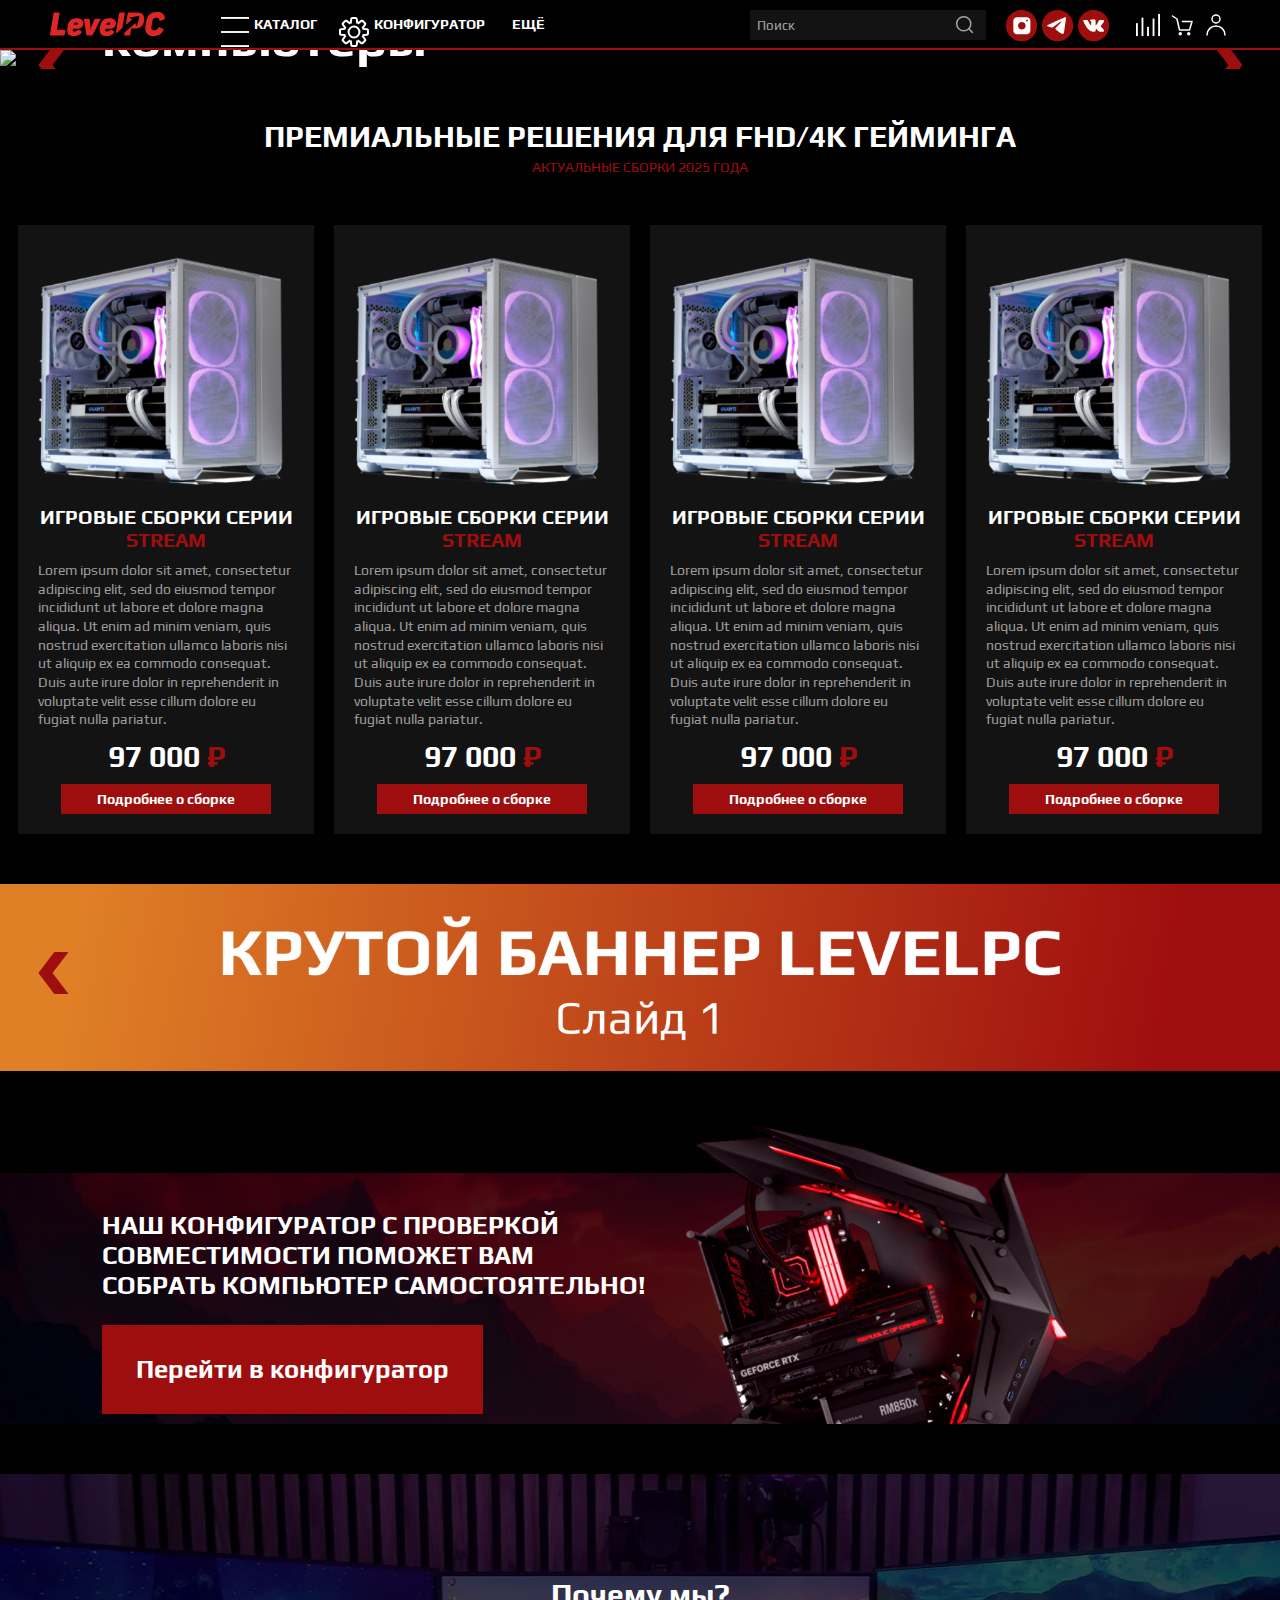
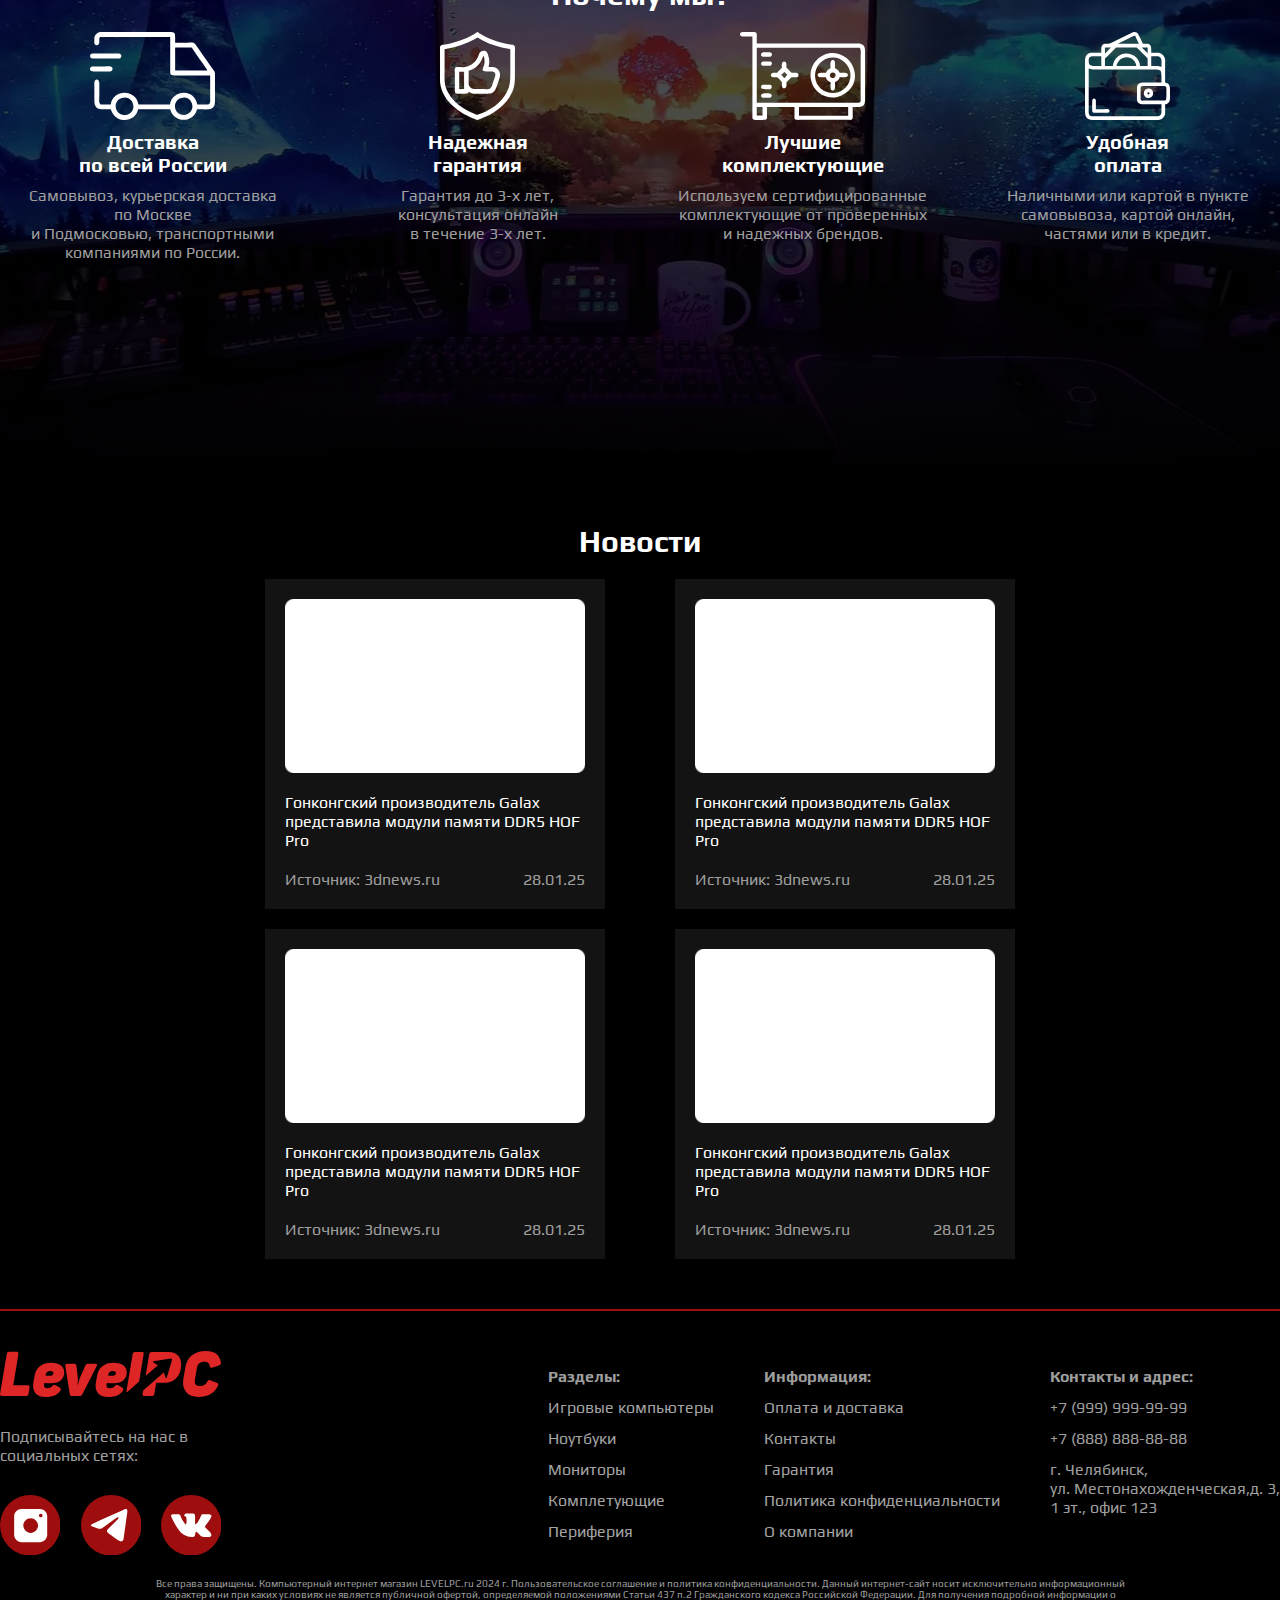
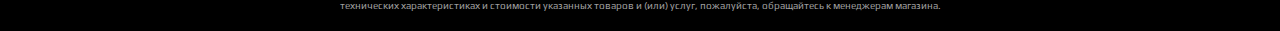
==== index.html @ 7a98ab6e "Initial commit" ====
<!DOCTYPE html>
<html lang="en">
<head>
    <meta charset="UTF-8">
    <title>Главная | LevelPC</title>
    <!-- <link rel="icon" href="/assets/icons/favicon.svg" type="image/x-icon"> -->
    <link rel="preconnect" href="https://fonts.googleapis.com">
    <link rel="preconnect" href="https://fonts.gstatic.com" crossorigin>
    <link href="https://fonts.googleapis.com/css2?family=Play:wght@400;700&display=swap" rel="stylesheet">
    <link rel="stylesheet" href="styles.css">
    <script src="https://code.jquery.com/jquery-3.7.1.js"></script>
</head>
<body>
    <header class="header-wrapper">
        <div class="header-body">
            <div class="header-left-part">
                <img class="header-logo" src="/assets/icons/main-logo.svg"></img>
                <button class="burger-menu-button">
                    <img src="assets/icons/catalogue-header-icon.svg" alt="">
                    <p class="header-nav-button-label">МЕНЮ</p>
                </button>
                
                <div class="burger-menu-overlay"></div> 
                
                <div class="burger-menu-wrapper">
                    <div class="burger-menu-container">
                        <img class="header-logo" src="/assets/icons/main-logo.svg"></img>
                        <button class="header-nav-button header-catalogue-button burger-catalogue-button">
                            <img src="assets/icons/catalogue-header-icon.svg" alt="" class="header-button-icon">
                            <p class="header-nav-button-label">КАТАЛОГ</p>
                        </button>
                        <button class="header-nav-button header-configurator-button">
                            <img src="assets/icons/configurator-icon.svg" alt="" class="header-button-icon">
                            <p class="header-nav-button-label">КОНФИГУРАТОР</p>
                        </button>
                        <button class="header-nav-button header-about-button">
                            <img src="assets/icons/about-icon.svg" alt="" class="header-button-icon">
                            <p class="header-nav-button-label">О КОМПАНИИ</p>
                        </button>
                        <button class="header-nav-button header-contacts-button">
                            <img src="assets/icons/contacts-icon.svg" alt="" class="header-button-icon">
                            <p class="header-nav-button-label">КОНТАКТЫ</p>
                        </button>
                        <button class="header-nav-button header-guarantee-button">
                            <img src="assets/icons/guarantee-icon.svg" alt="" class="header-button-icon">
                            <p class="header-nav-button-label">ГАРАНТИЯ</p>
                        </button>
                    </div>
                </div>
                
                <nav class="header-nav-wrapper">
                    <button class="header-nav-button header-catalogue-button main-catalogue-button">
                        <img src="assets/icons/catalogue-header-icon.svg" alt="" class="header-button-icon">
                        <p class="header-nav-button-label">КАТАЛОГ</p>
                    </button>
                    <button class="header-nav-button header-configurator-button">
                        <img src="assets/icons/configurator-icon.svg" alt="" class="header-button-icon">
                        <p class="header-nav-button-label">КОНФИГУРАТОР</p>
                    </button>
                    <!-- <button class="header-nav-button header-pcparts-button">
                        <img src="assets/icons/pc-parts-icon.svg" alt="" class="header-button-icon">
                        <p class="header-nav-button-label">КОМПЛЕКТУЮЩИЕ</p>
                    </button> -->
                    <button class="header-nav-button header-about-button first-about-button">
                        <img src="assets/icons/about-icon.svg" alt="" class="header-button-icon">
                        <p class="header-nav-button-label">О КОМПАНИИ</p>
                    </button>
                    <button class="header-nav-button header-contacts-button first-contacts-button">
                        <img src="assets/icons/contacts-icon.svg" alt="" class="header-button-icon">
                        <p class="header-nav-button-label">КОНТАКТЫ</p>
                    </button>
                    <button class="header-nav-button header-guarantee-button first-guarantee-button">
                        <img src="assets/icons/guarantee-icon.svg" alt="" class="header-button-icon">
                        <p class="header-nav-button-label">ГАРАНТИЯ</p>
                    </button>
                    <button class="header-nav-button header-more-button">
                        <p class="header-nav-button-label">ЕЩЁ</p>
                    </button>
                        <div class="header-more-menu">
                            <button class="header-nav-button header-about-button more-menu-button">
                                <img src="assets/icons/about-icon.svg" alt="" class="header-button-icon">
                                <p class="header-nav-button-label">О КОМПАНИИ</p>
                            </button>
                            <button class="header-nav-button header-contacts-button more-menu-button">
                                <img src="assets/icons/contacts-icon.svg" alt="" class="header-button-icon">
                                <p class="header-nav-button-label">КОНТАКТЫ</p>
                            </button>
                            <button class="header-nav-button header-guarantee-button more-menu-button">
                                <img src="assets/icons/guarantee-icon.svg" alt="" class="header-button-icon">
                                <p class="header-nav-button-label">ГАРАНТИЯ</p>
                            </button>
                        </div>
                    
                </nav>
            </div>
            <div class="header-right-part">
                <input type="search" class="header-search" placeholder="Поиск">
                <div class="header-connect-buttons">
                    <button class="header-connect-button">
                        <svg class="header-connect-icon" width="31" height="31" viewBox="0 0 31 31" fill="none" xmlns="http://www.w3.org/2000/svg">
                            <ellipse cx="15.64" cy="15.64" rx="15.64" ry="15.64" fill="#9F0E0E"/>
                            <path d="M11.11 7.29H20.6C22.69 7.29 24.39 8.98 24.39 11.08V20.56C24.39 22.65 22.69 24.35 20.6 24.35H11.11C9.02 24.35 7.32 22.65 7.32 20.56V11.08C7.32 8.98 9.02 7.29 11.11 7.29ZM22 10.6C22 11.13 21.58 11.55 21.05 11.55C20.53 11.55 20.11 11.13 20.11 10.6C20.11 10.08 20.53 9.66 21.05 9.66C21.58 9.66 22 10.08 22 10.6ZM19.65 15.82C19.65 17.91 17.95 19.61 15.85 19.61C13.76 19.61 12.06 17.91 12.06 15.82C12.06 13.72 13.76 12.03 15.85 12.03C17.95 12.03 19.65 13.72 19.65 15.82Z" fill="white" fill-rule="evenodd"/>
                          </svg>
                    </button>
                    <button class="header-connect-button">
                        <svg class="header-connect-icon" width="31" height="31" viewBox="0 0 31 31" fill="none" xmlns="http://www.w3.org/2000/svg">
                          <ellipse cx="15.64" cy="15.64" rx="15.64" ry="15.64" fill="#9F0E0E"/>
                          <path d="M22.38 7.44S24.12 6.72 23.97 8.47C23.93 9.2 23.49 11.72 23.15 14.46L22 22.56S21.9 23.75 21.03 23.95C20.16 24.16 18.86 23.23 18.62 23.02C18.43 22.87 15 20.55 13.8 19.41C13.46 19.1 13.07 18.48 13.84 17.76L18.91 12.6C19.49 11.98 20.07 10.54 17.65 12.29L10.9 17.19S10.13 17.71 8.68 17.25L5.55 16.21S4.39 15.44 6.37 14.67C11.19 12.24 17.12 9.76 22.38 7.44Z" fill="white"/>
                        </svg>
                    </button>
                    <button class="header-connect-button">
                        <svg class="header-connect-icon" width="31" height="31" viewBox="0 0 31 31" fill="none" xmlns="http://www.w3.org/2000/svg">
                            <ellipse cx="15.64" cy="15.64" rx="15.64" ry="15.64" fill="#9F0E0E"/>
                            <path d="M25.16 19.01C24.71 18.47 24.19 17.98 23.69 17.51C23.51 17.34 23.33 17.17 23.15 16.99C22.65 16.5 22.63 16.31 23.03 15.75C23.31 15.36 23.6 14.97 23.89 14.59C24.15 14.25 24.41 13.9 24.67 13.54L24.72 13.47C25.21 12.79 25.72 12.09 25.99 11.24C26.06 11.02 26.13 10.69 25.96 10.42C25.8 10.14 25.47 10.06 25.24 10.02C25.13 10 25.01 10 24.91 10L21.7 10L21.67 10C21.19 10 20.86 10.23 20.67 10.7C20.49 11.15 20.3 11.62 20.07 12.08C19.63 12.99 19.06 14.03 18.24 14.9L18.2 14.94C18.11 15.04 18 15.16 17.92 15.16C17.91 15.16 17.89 15.16 17.88 15.15C17.71 15.09 17.59 14.68 17.6 14.48C17.6 14.48 17.6 14.48 17.6 14.48L17.6 10.77C17.6 10.75 17.59 10.74 17.59 10.73C17.51 10.12 17.33 9.75 16.65 9.62C16.63 9.61 16.61 9.61 16.59 9.61L13.25 9.61C12.71 9.61 12.41 9.83 12.13 10.16C12.05 10.25 11.9 10.43 11.97 10.66C12.05 10.88 12.31 10.93 12.4 10.95C12.81 11.03 13.05 11.28 13.12 11.73C13.23 12.5 13.25 13.33 13.16 14.33C13.14 14.61 13.09 14.83 13.01 15.01C12.99 15.05 12.93 15.19 12.86 15.19C12.84 15.19 12.78 15.18 12.67 15.11C12.41 14.93 12.23 14.68 12 14.37C11.25 13.3 10.62 12.13 10.08 10.79C9.87 10.29 9.5 10.02 9.01 10.01C8.48 10 8 10 7.54 10C7.03 10 6.57 10 6.11 10.01C5.72 10.02 5.45 10.13 5.31 10.36C5.17 10.58 5.18 10.88 5.34 11.23C6.62 14.09 7.79 16.16 9.11 17.96C10.04 19.22 10.97 20.09 12.05 20.71C13.18 21.35 14.44 21.67 15.92 21.67C16.08 21.67 16.26 21.66 16.43 21.66C17.29 21.61 17.6 21.3 17.64 20.47C17.66 20.04 17.71 19.6 17.92 19.21C18.05 18.97 18.18 18.97 18.22 18.97C18.29 18.97 18.39 19.01 18.5 19.08C18.68 19.2 18.84 19.36 18.97 19.5C19.1 19.64 19.22 19.78 19.34 19.91C19.6 20.21 19.88 20.51 20.16 20.8C20.78 21.44 21.47 21.72 22.26 21.66L25.2 21.66C25.21 21.66 25.21 21.66 25.22 21.65C25.51 21.64 25.77 21.47 25.92 21.21C26.1 20.88 26.1 20.46 25.91 20.09C25.69 19.67 25.41 19.31 25.16 19.01Z" fill="white"/>
                          </svg>
                    </button>
                </div>
                <div class="header-functional-buttons">
                    <img src="assets/icons/compare-icon.svg" alt="" class="header-funcbutton-icon">
                    <img src="assets/icons/cart-icon.svg" alt="" class="header-funcbutton-icon">
                    <img src="assets/icons/user-icon.svg" alt="" class="header-funcbutton-icon">
                </div>
                </div>
            </div>
        </div>
    </header>
    <div class="catalogue-menu">
        <div class="catalogue-menu-left">
            <ul>
                <li data-category="computers">Компьютеры
                    <img src="assets/icons/catalogue-arrow-icon.svg" alt="">
                </li>
                <li data-category="components">Комплектующие
                    <img src="assets/icons/catalogue-arrow-icon.svg" alt="">
                </li>
                <li data-category="laptops">Ноутбуки
                    <img src="assets/icons/catalogue-arrow-icon.svg" alt="">
                </li>
                <li data-category="monitors">Мониторы
                    <img src="assets/icons/catalogue-arrow-icon.svg" alt="">
                </li>
                <li data-category="peripherals">Периферия
                    <img src="assets/icons/catalogue-arrow-icon.svg" alt="">
                </li>
            </ul>
        </div>
        <div class="catalogue-divider"></div>
        <div class="catalogue-menu-right">
            <div class="category-content active" id="computers">
                <p class="catalogue-category-title">Игровые компьютеры</p>
                <div class="category-list">
                    <ul class="computers-list-titles">
                        <li class="computers-list-title"><a href="">Серии игровых компьютеров</a></li>
                        <li><a href="">Сборки на процессорах Ryzen 5</a></li>
                        <li><a href="">Сборки на процессорах Ryzen 7</a></li>
                        <li><a href="">Сборки на процессорах Ryzen 9</a></li>
                    </ul>
                    <ul class="computers-list-titles">
                        <li><a href="">Сборки на процессорах Intel Core-i3</a></li>
                        <li><a href="">Сборки на процессорах Intel Core-i5</a></li>
                        <li><a href="">Сборки на процессорах Intel Core-i7</a></li>
                        <li><a href="">Сборки на процессорах Intel Core-i9</a></li>
                    </ul>
                </div>
            </div>
            <div class="category-content" id="components">
                <p class="catalogue-category-title">Комплектующие</p>
                <div class="category-list">
                    <ul class="computers-list-titles">
                        <li class="computers-list-title"><a href=""></a>Процессоры</li>
                        <li><a href="">Видеокарты</a></li>
                        <li><a href="">Материнские платы</a></li>
                        <li><a href="">Оперативная память</a></li>
                    </ul>
                    <ul class="computers-list-titles">
                        <li><a href="">Диски SSD</a></li>
                        <li><a href="">Жесткие диски</a></li>
                        <li><a href="">Блоки питания</a></li>
                        <li><a href="">Корпуса</a></li>
                    </ul>
                </div>
            </div>
            <div class="category-content" id="monitors">
                <p class="catalogue-category-title">Мониторы</p>
                <div class="category-list">
                    <ul class="computers-list-titles">
                        <li class="computers-list-title"><a href="">Мониторы диагональю до 22 дюймов</a></li>
                        <li><a href="">Мониторы диагональю до 24 дюймов</a></li>
                        <li><a href="">Мониторы диагональю до 27 дюймов</a></li>
                        <li><a href="">Мониторы диагональю до 32 дюймов</a></li>
                    </ul>
                    <ul class="computers-list-titles">
                        <li><a href="">Мониторы диагональю от 32 дюймов</a></li>
                        <li><a href="">Мониторы с частотой кадров от 75 Гц</a></li>
                        <li><a href="">Мониторы с частотой кадров от 120 Г</a></li>
                        <li><a href="">Мониторы с частотой кадров от 144 Г</a></li>
                    </ul>
                </div>
            </div>
            <div class="category-content" id="laptops">
                <!-- Содержимое для мониторов -->
                <p class="catalogue-category-title">Ноутбуки</p>
                <div class="category-list">
                    <ul class="computers-list-titles">
                        <li class="computers-list-title">Здесь что-то будет...</li>
                        <li>Здесь что-то будет...</li>
                        <li>Здесь что-то будет...</li>
                        <li>Здесь что-то будет...</li>
                    </ul>
                    <ul class="computers-list-titles">
                        <li>Здесь что-то будет...</li>
                        <li>Здесь что-то будет...</li>
                        <li>Здесь что-то будет...</li>
                        <li>Здесь что-то будет...</li>
                    </ul>
                </div>
            </div>
            <div class="category-content" id="peripherals">
                <!-- Содержимое для периферии -->
                <p class="catalogue-category-title">Периферия</p>
                <div class="category-list">
                    <ul class="computers-list-titles">
                        <li class="computers-list-title"><a href="">Клавиатуры</a></li>
                        <li><a href="">Мыши</a></li>
                        <li><a href="">Наушники</a></li>
                        <li><a href="">Web-камеры</a></li>
                    </ul>
                    <ul class="computers-list-titles">
                        <li><a href="">Коврики</a></li>
                        <!-- <li> </li>
                        <li> </li>
                        <li> </li> -->
                    </ul>
                </div>
            </div>
        </div>
    </div>
    <section class="slider-wrapper"  id="slide1">
        <div class="slider-content">
            <!-- Слайды с изображениями и текстом -->
            <div class="slider-images" >
                <div class="slide active">
                    <img src="assets/images/banners/mainpage_slider-1.png" alt="Slide 1">
                    <div class="slider-title">
                        <h1>Настольные компьютеры</h1>
                        <p>Мощные игровые компьютеры на процессорах последнего поколения от Intel и AMD с видеокартами серии GTX и RTX. Превосходная производительность для любых игр.</p>
                    </div>
                </div>
                <div class="slide">
                    <img src="assets/images/banners/mainpage_slider-2.png" alt="Slide 2">
                    <div class="slider-title">
                        <h1>Ноутбуки</h1>
                        <p>Современные ноутбуки для работы и игр с процессорами Ryzen 5 и Intel Core-i5. Легкость и мобильность в сочетании с мощностью.</p>
                    </div>
                </div>
                <div class="slide">
                    <img src="assets/images/banners/mainpage_slider-3.png" alt="Slide 3">
                    <div class="slider-title">
                        <h1>Мониторы</h1>
                        <p>Игровые мониторы с высокой частотой обновления и минимальным временем отклика. Идеально для профессиональных геймеров.</p>
                    </div>
                </div>
            </div>
        </div>
    
        <!-- Кнопки навигации -->
        <button class="slider-nav prev"><img src="assets/icons/slider-left.svg" alt=""></button>
        <button class="slider-nav next"><img src="assets/icons/slider-right.svg" alt=""></button>
    
        <!-- Индикаторы -->
        <div class="slider-indicators">
            <span class="indicator active"></span>
            <span class="indicator"></span>
            <span class="indicator"></span>
        </div>
    </section>
    <section class="computer-series-title-wrapper">
        <div class="series-title-wrapper">
            <p>ПРЕМИАЛЬНЫЕ РЕШЕНИЯ ДЛЯ FHD/4K ГЕЙМИНГА</p>
            <p class="series-title-caption">АКТУАЛЬНЫЕ СБОРКИ 2025 ГОДА</p>
        </div>
    </section>
    <section class="computer-series-wrapper">
        <div class="series-part">
            <img src="assets/Images/goods/pc-1.png" alt="" class="series-part-image">
            <div class="series-part-title">
                <p>ИГРОВЫЕ СБОРКИ СЕРИИ <span style="color:#9f0e0e;">STREAM</span></p>
            </div>
            <div class="series-part-caption">
                Lorem ipsum dolor sit amet, consectetur adipiscing elit, 
                sed do eiusmod tempor incididunt ut labore et dolore magna aliqua. 
                Ut enim ad minim veniam, quis nostrud exercitation ullamco laboris 
                nisi ut aliquip ex ea commodo consequat. Duis aute irure dolor in 
                reprehenderit in voluptate velit esse cillum dolore eu fugiat nulla 
                pariatur. 
            </div>
            <p class="series-part-price">97 000<span style="color:#9f0e0e;"> ₽</span></p>
            <div class="button-container">
                <button class="computer-series-part-button">
                    Подробнее о сборке
                </button>
            </div>
        </div>
        <div class="series-part">
            <img src="assets/Images/goods/pc-1.png" alt="" class="series-part-image">
            <div class="series-part-title">
                <p>ИГРОВЫЕ СБОРКИ СЕРИИ <span style="color:#9f0e0e;">STREAM</span></p>
            </div>
            <div class="series-part-caption">
                Lorem ipsum dolor sit amet, consectetur adipiscing elit, 
                sed do eiusmod tempor incididunt ut labore et dolore magna aliqua. 
                Ut enim ad minim veniam, quis nostrud exercitation ullamco laboris 
                nisi ut aliquip ex ea commodo consequat. Duis aute irure dolor in 
                reprehenderit in voluptate velit esse cillum dolore eu fugiat nulla 
                pariatur. 
            </div>
            <p class="series-part-price">97 000<span style="color:#9f0e0e;"> ₽</span></p>
            <div class="button-container">
                <button class="computer-series-part-button">
                    Подробнее о сборке
                </button>
            </div>
        </div>
        <div class="series-part">
            <img src="assets/Images/goods/pc-1.png" alt="" class="series-part-image">
            <div class="series-part-title">
                <p>ИГРОВЫЕ СБОРКИ СЕРИИ <span style="color:#9f0e0e;">STREAM</span></p>
            </div>
            <div class="series-part-caption">
                Lorem ipsum dolor sit amet, consectetur adipiscing elit, 
                sed do eiusmod tempor incididunt ut labore et dolore magna aliqua. 
                Ut enim ad minim veniam, quis nostrud exercitation ullamco laboris 
                nisi ut aliquip ex ea commodo consequat. Duis aute irure dolor in 
                reprehenderit in voluptate velit esse cillum dolore eu fugiat nulla 
                pariatur. 
            </div>
            <p class="series-part-price">97 000<span style="color:#9f0e0e;"> ₽</span></p>
            <div class="button-container">
                <button class="computer-series-part-button">
                    Подробнее о сборке
                </button>
            </div>
        </div>
        <div class="series-part">
            <img src="assets/Images/goods/pc-1.png" alt="" class="series-part-image">
            <div class="series-part-title">
                <p>ИГРОВЫЕ СБОРКИ СЕРИИ <span style="color:#9f0e0e;">STREAM</span></p>
            </div>
            <div class="series-part-caption">
                Lorem ipsum dolor sit amet, consectetur adipiscing elit, 
                sed do eiusmod tempor incididunt ut labore et dolore magna aliqua. 
                Ut enim ad minim veniam, quis nostrud exercitation ullamco laboris 
                nisi ut aliquip ex ea commodo consequat. Duis aute irure dolor in 
                reprehenderit in voluptate velit esse cillum dolore eu fugiat nulla 
                pariatur. 
            </div>
            <p class="series-part-price">97 000<span style="color:#9f0e0e;"> ₽</span></p>
            <div class="button-container">
                <button class="computer-series-part-button">
                    Подробнее о сборке
                </button>
            </div>
        </div>
    </section>
    <section class="second-slider-wrapper">
        <div class="slider-content">
            <div class="slider-images">
                <div class="slide active">
                    <img src="assets/Images/banners/secon-slider-1.png" alt="Slide 1">
                </div>
                <div class="slide">
                    <img src="assets/Images/banners/secon-slider-2.png" alt="Slide 2">
                </div>
                <div class="slide">
                    <img src="assets/Images/banners/secon-slider-3.png" alt="Slide 3">
                </div>
            </div>
        </div>
        <button class="slider-nav prev"><img src="assets/icons/slider-left.svg" alt=""></button>
        <button class="slider-nav next"><img src="assets/icons/slider-right.svg" alt=""></button>

    </section>
    <section class="configurator-banner-wrapper">
        <img src="assets/Images/banners/configurator-banner-back.png" alt="" class="configurator-banner-back">
        <div class="configurator-banner-container">
            <div class="configurator-banner-left-part">
                <h1 class="configurator-banner-title">
                    НАШ КОНФИГУРАТОР С ПРОВЕРКОЙ <br>СОВМЕСТИМОСТИ ПОМОЖЕТ ВАМ <br>СОБРАТЬ КОМПЬЮТЕР САМОСТОЯТЕЛЬНО!
                </h1>
                <button class="configurator-banner-button">
                    Перейти в конфигуратор
                </button>
            </div>
            <img src="assets/Images/banners/configurator-banner-pc.png" alt="" class="configurator-banner-pc">
        </div>
    </section>
    <section class="advantages-banner-wrapper">
        <!-- <img src="assets/Images/banners/why-we-banner.png" alt="" class="advantages-banner-image"> -->
        <div class="advantages-container">
            <h2 class="advantages-title">Почему мы?</h2>
            <div class="advantages-flex">
                <div class="advantage-item">
                    <img src="assets/icons/advantage-shipping-icon.svg" alt="" class="advantage-image">
                    <p class="advantage-title">Доставка<br>по всей России</p>
                    <p class="advantage-caption">Самовывоз, курьерская доставка по Москве<br>
                        и Подмосковью, транспортными компаниями по России.</p>
                </div>
                <div class="advantage-item">
                    <img src="assets/icons/advantage-guarantee-icon.svg" alt="" class="advantage-image">
                    <p class="advantage-title">Надежная<br>гарантия</p>
                    <p class="advantage-caption">Гарантия до 3-х лет, консультация онлайн <br>в течение 3-х лет.</p>
                </div>
                <div class="advantage-item">
                    <img src="assets/icons/advantage-parts-icon.svg" alt="" class="advantage-image">
                    <p class="advantage-title">Лучшие<br>комплектующие</p>
                    <p class="advantage-caption">Используем сертифицированные комплектующие от проверенных и надежных брендов.</p>
                </div>
                <div class="advantage-item">
                    <img src="assets/icons/advantage-money-icon.svg" alt="" class="advantage-image">
                    <p class="advantage-title">Удобная<br>оплата</p>
                    <p class="advantage-caption">Наличными или картой в пункте самовывоза, картой онлайн, частями или в кредит.</p>
                </div>
            </div>
        </div>
    </section>
    <section class="news-wrapper">
        <h2 class="news-title">Новости</h2>
        <div class="news-container">
            <div class="news-item">
                <img src="assets/Images/news-preview.png" alt="" class="news-image">
                <p class="news-caption">Гонконгский производитель Galax представила модули памяти DDR5 HOF Pro</p>
                <div class="news-info">
                    <p class="news-source">Источник: 3dnews.ru</p>
                    <p class="news-date">28.01.25</p>
                </div>
            </div>
            <div class="news-item">
                <img src="assets/Images/news-preview.png" alt="" class="news-image">
                <p class="news-caption">Гонконгский производитель Galax представила модули памяти DDR5 HOF Pro</p>
                <div class="news-info">
                    <p class="news-source">Источник: 3dnews.ru</p>
                    <p class="news-date">28.01.25</p>
                </div>
            </div>
            <div class="news-item">
                <img src="assets/Images/news-preview.png" alt="" class="news-image">
                <p class="news-caption">Гонконгский производитель Galax представила модули памяти DDR5 HOF Pro</p>
                <div class="news-info">
                    <p class="news-source">Источник: 3dnews.ru</p>
                    <p class="news-date">28.01.25</p>
                </div>
            </div>
            <div class="news-item">
                <img src="assets/Images/news-preview.png" alt="" class="news-image">
                <p class="news-caption">Гонконгский производитель Galax представила модули памяти DDR5 HOF Pro</p>
                <div class="news-info">
                    <p class="news-source">Источник: 3dnews.ru</p>
                    <p class="news-date">28.01.25</p>
                </div>
            </div>
        </div>
    </section>
    <footer class="footer-wrapper">
        <div class="footer-content">
            <div class="footer-left-part">
                <img src="assets/icons/main-logo.svg" alt="" class="footer-logo">
                <p class="subscribe">Подписывайтесь на нас в социальных сетях:</p>
                <div class="footer-icons">
                    <button class="header-connect-button footer-button">
                        <svg class="header-connect-icon" width="31" height="31" viewBox="0 0 31 31" fill="none" xmlns="http://www.w3.org/2000/svg">
                            <ellipse cx="15.64" cy="15.64" rx="15.64" ry="15.64" fill="#9F0E0E"/>
                            <path d="M11.11 7.29H20.6C22.69 7.29 24.39 8.98 24.39 11.08V20.56C24.39 22.65 22.69 24.35 20.6 24.35H11.11C9.02 24.35 7.32 22.65 7.32 20.56V11.08C7.32 8.98 9.02 7.29 11.11 7.29ZM22 10.6C22 11.13 21.58 11.55 21.05 11.55C20.53 11.55 20.11 11.13 20.11 10.6C20.11 10.08 20.53 9.66 21.05 9.66C21.58 9.66 22 10.08 22 10.6ZM19.65 15.82C19.65 17.91 17.95 19.61 15.85 19.61C13.76 19.61 12.06 17.91 12.06 15.82C12.06 13.72 13.76 12.03 15.85 12.03C17.95 12.03 19.65 13.72 19.65 15.82Z" fill="white" fill-rule="evenodd"/>
                          </svg>
                    </button>
                    <button class="header-connect-button footer-button">
                        <svg class="header-connect-icon" width="31" height="31" viewBox="0 0 31 31" fill="none" xmlns="http://www.w3.org/2000/svg">
                          <ellipse cx="15.64" cy="15.64" rx="15.64" ry="15.64" fill="#9F0E0E"/>
                          <path d="M22.38 7.44S24.12 6.72 23.97 8.47C23.93 9.2 23.49 11.72 23.15 14.46L22 22.56S21.9 23.75 21.03 23.95C20.16 24.16 18.86 23.23 18.62 23.02C18.43 22.87 15 20.55 13.8 19.41C13.46 19.1 13.07 18.48 13.84 17.76L18.91 12.6C19.49 11.98 20.07 10.54 17.65 12.29L10.9 17.19S10.13 17.71 8.68 17.25L5.55 16.21S4.39 15.44 6.37 14.67C11.19 12.24 17.12 9.76 22.38 7.44Z" fill="white"/>
                        </svg>
                    </button>
                    <button class="header-connect-button footer-button">
                        <svg class="header-connect-icon" width="31" height="31" viewBox="0 0 31 31" fill="none" xmlns="http://www.w3.org/2000/svg">
                            <ellipse cx="15.64" cy="15.64" rx="15.64" ry="15.64" fill="#9F0E0E"/>
                            <path d="M25.16 19.01C24.71 18.47 24.19 17.98 23.69 17.51C23.51 17.34 23.33 17.17 23.15 16.99C22.65 16.5 22.63 16.31 23.03 15.75C23.31 15.36 23.6 14.97 23.89 14.59C24.15 14.25 24.41 13.9 24.67 13.54L24.72 13.47C25.21 12.79 25.72 12.09 25.99 11.24C26.06 11.02 26.13 10.69 25.96 10.42C25.8 10.14 25.47 10.06 25.24 10.02C25.13 10 25.01 10 24.91 10L21.7 10L21.67 10C21.19 10 20.86 10.23 20.67 10.7C20.49 11.15 20.3 11.62 20.07 12.08C19.63 12.99 19.06 14.03 18.24 14.9L18.2 14.94C18.11 15.04 18 15.16 17.92 15.16C17.91 15.16 17.89 15.16 17.88 15.15C17.71 15.09 17.59 14.68 17.6 14.48C17.6 14.48 17.6 14.48 17.6 14.48L17.6 10.77C17.6 10.75 17.59 10.74 17.59 10.73C17.51 10.12 17.33 9.75 16.65 9.62C16.63 9.61 16.61 9.61 16.59 9.61L13.25 9.61C12.71 9.61 12.41 9.83 12.13 10.16C12.05 10.25 11.9 10.43 11.97 10.66C12.05 10.88 12.31 10.93 12.4 10.95C12.81 11.03 13.05 11.28 13.12 11.73C13.23 12.5 13.25 13.33 13.16 14.33C13.14 14.61 13.09 14.83 13.01 15.01C12.99 15.05 12.93 15.19 12.86 15.19C12.84 15.19 12.78 15.18 12.67 15.11C12.41 14.93 12.23 14.68 12 14.37C11.25 13.3 10.62 12.13 10.08 10.79C9.87 10.29 9.5 10.02 9.01 10.01C8.48 10 8 10 7.54 10C7.03 10 6.57 10 6.11 10.01C5.72 10.02 5.45 10.13 5.31 10.36C5.17 10.58 5.18 10.88 5.34 11.23C6.62 14.09 7.79 16.16 9.11 17.96C10.04 19.22 10.97 20.09 12.05 20.71C13.18 21.35 14.44 21.67 15.92 21.67C16.08 21.67 16.26 21.66 16.43 21.66C17.29 21.61 17.6 21.3 17.64 20.47C17.66 20.04 17.71 19.6 17.92 19.21C18.05 18.97 18.18 18.97 18.22 18.97C18.29 18.97 18.39 19.01 18.5 19.08C18.68 19.2 18.84 19.36 18.97 19.5C19.1 19.64 19.22 19.78 19.34 19.91C19.6 20.21 19.88 20.51 20.16 20.8C20.78 21.44 21.47 21.72 22.26 21.66L25.2 21.66C25.21 21.66 25.21 21.66 25.22 21.65C25.51 21.64 25.77 21.47 25.92 21.21C26.1 20.88 26.1 20.46 25.91 20.09C25.69 19.67 25.41 19.31 25.16 19.01Z" fill="white"/>
                          </svg>
                    </button>
                </div>
            </div>
            <div class="footer-right-part">
                <ul class="footer-info">Разделы:
                    <li class="info-row"><a href="">Игровые компьютеры</a></li>
                    <li class="info-row"><a href="">Ноутбуки</a></li>
                    <li class="info-row"><a href="">Мониторы</a></li>
                    <li class="info-row"><a href="">Комплетующие</a></li>
                    <li class="info-row"><a href="">Периферия</a></li>
                </ul>
                <ul class="footer-info">Информация:
                    <li class="info-row"><a href="">Оплата и доставка</a></li>
                    <li class="info-row"><a href="">Контакты</a></li>
                    <li class="info-row"><a href="">Гарантия</a></li>
                    <li class="info-row"><a href="">Политика конфиденциальности</a></li>
                    <li class="info-row"><a href="">О компании</a></li>
                </ul>
                <ul class="footer-info">Контакты и адрес:
                    <li class="info-row info-3">+7 (999) 999-99-99</li>
                    <li class="info-row info-3">+7 (888) 888-88-88</li>
                    <li class="info-row info-3">г. Челябинск, <br>ул. Местонахожденческая,д. 3, <br>1 эт., офис 123 </li>
                </ul>
            </div>
        </div>
        <p class="footer-warning">Все права защищены. Компьютерный интернет магазин LEVELPC.ru 2024 г. Пользовательское соглашение и политика конфиденциальности. Данный интернет-сайт носит исключительно информационный характер и ни при каких условиях не является публичной офертой, определяемой положениями Статьи 437 п.2 Гражданского кодекса Российской Федерации. Для получения подробной информации о технических характеристиках и стоимости указанных товаров и (или) услуг, пожалуйста, обращайтесь к менеджерам магазина.</p>
    </footer>
    <script src="script.js"></script>
</body>
</html>
---- styles.css ----
@import url('https://fonts.googleapis.com/css2?family=Play:wght@400;700&display=swap');


input[type="search"]::-webkit-search-cancel-button
{
  -webkit-appearance:none;
}

html{
    margin: 0;
    padding: 0;
}
body{
    font-family: 'Play', serif;
    width: 100%;
    margin: 0;
    background-color: #000;
}

h1{
    font-size: 30pt;
}
h2{
    color: #fff;
    font-size: 30px;
    width: auto;
    margin: 0;
    margin-bottom: 20px;
}
p{
    font-family: 'Play', serif;
    margin: 0;
}
li{
    list-style: none;
}
a{
    text-decoration: none;
    color: #a3a3a3;
}
.header-wrapper{
    border-bottom: 2px solid #9f0e0e;
    height: 48px;
    width: 100%;
    position: fixed;
    z-index: 4;
    background-color: #000000;
}
.burger-menu-button{
    display: none;
    color: #fff;
    border: 0;
    background-color: #000;
    border-radius: 0;
    height: 48px;
    padding-top: 17px;
    justify-content: space-evenly;
    width: fit-content;
    cursor: pointer;
}
.burger-menu-button:hover{
    background-color: #9f0e0e;
    transition: 0.3s;
}
.burger-menu-wrapper {
    position: fixed;
    top: 0;
    left: -300px; /* Прячем за левый край */
    width: 250px;
    height: 100vh;
    background-color: #000;
    z-index: 4;
    display: flex;
    flex-direction: column;
    padding-top: 50px;
    padding-bottom: 50px;
    transition: left 0.3s ease-in-out;
}
.burger-menu-container{
    padding-left: 50px;
}
.burger-menu-container button{
    width: 200px;
    justify-content: flex-start;
}
.burger-menu-container .header-logo{
    margin-bottom: 20px;
}
.burger-menu-overlay {
    position: fixed;
    top: 0;
    left: 0;
    width: 100%;
    height: 100%;
    background: rgba(0, 0, 0, 0.5); /* Затемнение */
    backdrop-filter: blur(5px); /* Размытие */
    opacity: 0;
    visibility: hidden;
    transition: opacity 0.3s ease, visibility 0.3s ease;
}
.burger-menu-wrapper.active {
    left: 0;
}

.burger-menu-overlay.active {
    opacity: 1;
    visibility: visible;
}
.header-logo{
    margin-right: 50px;
    cursor: pointer;
}
.header-body{
    max-width: 1600px;
    padding-left: 50px;
    padding-right: 50px;
    margin-left: auto;
    margin-right: auto;
    display: flex;
    justify-content: space-between;
}
.header-left-part{
    max-width: 963px;
    width: 100%;
    display: flex;
    justify-content: flex-start;
}
.header-nav-wrapper {
    display: flex;
    justify-content: space-between;
    gap: 10px;
    height: 48px;
    position: relative;
}
.header-nav-button{
    background-color: #000;
    width: fit-content;
    height: 48px;
    padding-top: 17px;
    border: 0;
    color: #fff;
    display: flex;
    justify-content: space-evenly;
    width: fit-content;
    cursor: pointer;
}
.header-nav-button:hover{
    transition: 0.3s;
    background-color: #9f0e0e;
}
.header-nav-button-label{
    margin-top: 0;
    margin-bottom: 0;
    margin-left: 5px;
    font-size: 14px;
    font-weight: bold;
    line-height: 14px;
    white-space: nowrap;
}
.header-right-part{
    max-width: 480px;
    margin-left: 20px;
    width: 100%;
    height: 30px;
    margin-top: 10px;
    display: flex;
    justify-content: flex-end;
    gap: 20px;
}
.header-search{
    background-color: #131313;
    border: 0;
    font-family: Play;
    max-width: 400px;
    min-width: 150px;
    width: 100%;
    color: #fff;
    background-image: url('assets/icons/search-icon.svg');
    background-position: 95%; 
    background-repeat: no-repeat;
    text-indent: 5px;
    color: #a3a3a3;
}
.header-search::placeholder{
    font-family: Play;
    text-indent: 5px;
    color: #a3a3a3;
}
.header-search:focus{
    outline: 2px solid #9f0e0e;
}
.header-connect-buttons{
    max-width: 110px;
    width: 100%;
    display: flex;
    gap: 5px;
}
.header-connect-button{
    background-color: #000;
    width: fit-content;
    height: fit-content;
    border: 0;
    padding: 0;
}
.header-connect-icon{
    cursor: pointer;
}
.header-connect-icon:hover ellipse{
    transition: 0.3s;
    fill: #E08026;
}
.header-functional-buttons{
    max-width: 94px;
    width: 100%;
    display: flex;
    gap: 10px;
    margin-top: 3px;
}
.header-funcbutton-icon{
    height: 24px;
    width: 24px;
    cursor: pointer;
}
.header-more-button{
    display: none;
    position: relative;
}
.header-more-menu {
    display: none;
    position: fixed;
    flex-direction: column;
    top: 48px;
    background:#131313;
    border: 2px solid #9f0e0e;
    z-index: 5;
    width: fit-content;
}

.header-more-menu button {
    width: 100%;
    padding-left: 10px;
    padding-right: 10px;
    justify-content: flex-start;

}

.header-more-menu button:hover {
    background-color: #9f0e0e;
}
.catalogue-menu {
    position: fixed;
    top: 50px;
    z-index: -1;
    left: 0;
    display: none;
    max-width: 1200px;
    min-width: 900px;
    min-height: 200px;
    font-size: 14px;
    background-color: #131313;
    border-bottom: 2px solid #9f0e0e;
    border-left: 2px solid #9f0e0e;
    border-right: 2px solid #9f0e0e;
    color: #fff;
    z-index: 6;
}
.catalogue-menu.burger-active {
    max-width: fit-content;
    border-top: 2px solid #9f0e0e;
    min-width: auto;
    margin-top: 45px;
    height: auto;
}
.catalogue-menu.burger-active .category-content{
    height: auto;
}
.catalogue-menu.burger-active .category-list{
    flex-direction: column;
    margin-bottom: 10px;
}
.catalogue-menu.burger-active .catalogue-divider{
    height: 22vh;
    margin-bottom: 0;
    margin-top: 10px;

}
.catalogue-menu-left ul {
    list-style: none;
    padding: 0;
    margin-top: 10px;
    margin-bottom: 10px;
}

.catalogue-menu-left ul li {
    padding: 10px;
    cursor: pointer;
}

.catalogue-menu-left ul li:hover {
    background-color: #9f0e0e;
}
.catalogue-menu-left li{
    width: 200px;
    text-indent: 10px;
    display: flex;
    justify-content: space-between;
}
.catalogue-divider{
    width: 1px;
    height: 170px;
    margin-left: 20px;
    margin-top: auto;
    margin-bottom: auto;
    background-color: #a3a3a3;
}
.catalogue-menu-right {
    width: 80%;
    min-height: 180px;
    margin-top: auto;
    margin-bottom: auto;
    padding-left: 20px;
}

.category-content {
    display: none; /* Скрываем все категории по умолчанию */
    height: 180px;
    padding-top: 20px;
}

.category-content.active {
    display: block; /* Показываем активную категорию */
}

/* Показываем меню при наведении на кнопку "КАТАЛОГ" */
.header-catalogue-button:hover + .catalogue-menu,
.catalogue-menu:hover {
    display: flex;
}
.catalogue-category-title{
    margin-top: 0;
    margin-bottom: 20px;
}
.category-list{
    max-width: 800px;
    height: auto;
    color: #a3a3a3;
    display: flex;
    justify-content: flex-start;
}
.computers-list-titles{
    margin: 0;
    padding: 0;
    margin-right: 20px;
}
.category-list li{
    height: fit-content;
    width: 260px;
    margin-bottom: 15px;
    height: 16px;
    cursor: pointer;
}
.category-list li:hover{
    text-decoration: underline;
}

.slider-wrapper {
    padding-top: 50px;
    position: relative;
    max-width: 1920px;
    overflow: hidden;
    margin-left: auto;
    margin-right: auto;
}

.slider-content {
    position: relative;
    max-height: 700px;
}

/* Слайды с изображениями и текстом */
.slider-images {
    max-width: 1920px;
    display: flex;
    transition: transform 0.5s ease-in-out; /* Анимация сдвига */
}

.slide {
    min-width: 100%; /* Каждый слайд занимает 100% ширины */
    height: 100%;
    position: relative; /* Для позиционирования текста внутри слайда */
}

.slide img {
    width: 100%;
    height: 100%;
    object-fit: cover; /* Изображение как фон */
    right: 0;
}

/* Текстовый блок внутри слайда */
.slider-title {
    position: absolute;
    top: 50%;
    left: 8%;
    transform: translateY(-50%);
    width: 30%;
    color: #fff;
    z-index: 2; /* Текст поверх изображения */
}

.slider-title h1 {
    font-size: 4vw;
    margin-bottom: 3vh;
}

.slider-title p {
    font-size: 1.5vw;
}

/* Кнопки навигации */
.slider-nav {
    position: absolute;
    top: 50%;
    background-color: transparent;
    border: none;
    color: #9f0e0e;
    font-size: 50px;
    cursor: pointer;
    z-index: 3; /* Кнопки поверх текста и изображения */
}

.slider-nav.prev {
    left: 2.5%;
    padding: 0;
}

.slider-nav.next {
    right: 2.5%;
    padding: 0;
}
.slider-nav img{
    transform: scale(0.7);
}
.slider-nav:hover img {
    transition: 0.3s;
    filter: brightness(150%);
}

/* Индикаторы */
.slider-indicators {
    position: absolute;
    max-width: 100px;
    bottom: 20px;
    left: 50%;
    display: flex;
    justify-content: space-between;
    gap: 20px;
    transform: translateX(-50%);
    z-index: 3; /* Индикаторы поверх текста и изображения */
}

.indicator {
    width: 20px;
    height: 20px;
    background-color: #9e9e9e;
    border-radius: 50%;
    cursor: pointer;
    opacity: 0.5;
    transition: opacity 0.3s ease;
}

.indicator.active {
    background-color: #9f0e0e;
    opacity: 1;
}
.computer-series-title-wrapper{
    max-width: 1600px;
    width: 100%;
    margin-top: 50px;
    margin-left: auto;
    margin-right: auto;
}
.series-title-wrapper{
    max-width: 752px;
    color: #fff;
    font-weight: bold;
    font-size: 30px;
    margin-left: auto;
    margin-right: auto;
    text-align: center;
}
.series-title-caption{
    margin-top: 5px;
    font-size: 14px;
    font-weight: normal;
    color: #9f0e0e;
}
.computer-series-wrapper{
    margin-top: 50px;
    max-width: 1600px;
    display: flex;
    justify-content: center;
    gap: 20px;
    height: auto;
    flex-wrap: wrap;
    align-items: center;
    margin-left: auto;
    margin-right: auto;
}
.series-part{
    max-width: 20%;
    background-color: #131313;
    padding: 20px;
}
.series-part img{
    max-width: 360px;
    width: 100%;
}
.series-part-title{
    max-width: 365px;
    font-size: 20px;
    width: 100%;
    text-align: center;
}
.series-part p{
    color: #fff;
    font-weight: bold;
}
.series-part-caption{
    color: #9e9e9e;
    font-size: 14px;
    max-width: 365px;
    line-height: 14pt;
    margin-top: 10px;
}
.series-part-price{
    font-size: 30px;
    width: fit-content;
    margin-top: 10px;
    margin-left: auto;
    margin-right: auto;
}
.button-container{
    width: 100%;
    display: flex;
    align-items: center;
    height: fit-content;
}
.computer-series-part-button{
    max-width: 210px;
    width: 100%;
    height: 30px;
    background-color: #9f0e0e;
    border: none;
    color: #fff;
    font-size: 14px;
    font-family: Play;
    font-weight: bold;
    padding: 0;
    margin-top: 10px;
    cursor: pointer;
    margin-left: auto;
    margin-right: auto;

}
.computer-series-part-button:hover{
    transition: 0.3s;
    background-color: #E08026;
}
/* Новый слайдер */
.second-slider-wrapper {
    position: relative;
    width: 100%; /* Занимает всю ширину окна */
    max-height: 280px; /* Минимальная высота */
    overflow: hidden;
    margin-top: 50px;
}

.second-slider-wrapper .slider-content {
    position: relative;
    max-height: 280px;
}

/* Слайды с изображениями и текстом */
.second-slider-wrapper .slider-images {
    width: 100%;
    display: flex;
    transition: transform 0.5s ease-in-out; /* Анимация сдвига */
}

.second-slider-wrapper .slide {
    position: relative; /* Для позиционирования текста внутри слайда */
}

.second-slider-wrapper .slide img {
    width: 100%;
    object-fit: cover; /* Изображение как фон */
}

/* Текстовый блок внутри слайда */
.second-slider-wrapper .slider-title {
    position: absolute;
    top: 50%;
    left: 8%;
    transform: translateY(-50%);
    width: 30%;
    color: #fff;
    z-index: 2; /* Текст поверх изображения */
}

/* Кнопки навигации */
.second-slider-wrapper .slider-nav {
    position: absolute;
    top: 50%;
    transform: translateY(-50%);
    background-color: transparent;
    border: none;
    color: #9f0e0e;
    font-size: 50px;
    cursor: pointer;
    z-index: 3; /* Кнопки поверх текста и изображения */
}

.second-slider-wrapper .slider-nav.prev {
    left: 2.5%;
    padding: 0;
}

.second-slider-wrapper .slider-nav.next {
    right: 2.5%;
    padding: 0;
}

.second-slider-wrapper .slider-nav:hover img {
    transition: 0.3s;
    filter: brightness(150%);
}

/* Индикаторы */
.second-slider-wrapper .slider-indicators {
    position: absolute;
    bottom: 20px;
    left: 50%;
    transform: translateX(-50%);
    display: flex;
    z-index: 3; /* Индикаторы поверх текста и изображения */
}

.second-slider-wrapper .indicator {
    width: 20px;
    height: 20px;
    background-color: #9e9e9e;
    border-radius: 50%;
    margin: 0 10px;
    cursor: pointer;
    opacity: 0.5;
    transition: opacity 0.3s ease;
}

.second-slider-wrapper .indicator.active {
    background-color: #9f0e0e;
    opacity: 1;
}

.configurator-banner-wrapper {
    margin-top: 50px;
    width: 100%;
    max-height: 450px;
    position: relative;
    overflow: hidden;
}
.configurator-banner-container{
    width: 100%;
    max-height: 500px;
    display: flex;
}
.configurator-banner-left-part {
    position: relative;
    display: flex;
    flex-direction: column;
    justify-content: flex-end;
    width: fit-content;
    max-height: 405px;
    margin-left: 8vw;
}

.configurator-banner-title {
    max-width: 851px;
    height: fit-content;
    font-size: 2vw; /* Размер текста зависит от ширины экрана */
    font-weight: bold;
    color: #fff;
    margin: 0;
}

.configurator-banner-back {
    position: absolute;
    bottom: 0;
    width: 100%; /* Изображение занимает всю ширину контейнера */
    object-fit: contain; /* Сохраняем пропорции изображения, не обрезая его */
    z-index: -2; /* Фоновое изображение */
}

.configurator-banner-pc {
    margin-left: 3%;
    margin-top: auto;
    width: 30%;
}

.configurator-banner-button {
    padding: 0;
    margin-top: 25px;
    width: 70%;
    height: 7vw;
    font-weight: bold;
    color: #fff;
    background-color: #9f0e0e;
    font-size: 2vw; /* Размер текста зависит от ширины экрана */
    font-family: Play;
    border: 0;
    cursor: pointer;
    margin-bottom: 10px;
}

.configurator-banner-button:hover {
    background-color: #E08026;
    transition: 0.3s;
}
.configurator-banner-button:hover {
    background-color: #E08026;
    transition: 0.3s;
}
.advantages-banner-wrapper{
    margin-top: 50px;
    width: 100%;
    height: 600px;
    background-image: url('assets/Images/banners/why-we-banner.png');
    background-position: center;
}
.advantages-banner-image{
    position: absolute;
    z-index: -1;
    width: 100%; /* Изображение занимает всю ширину контейнера */
    object-fit: cover; /* Сохраняем пропорции изображения, не обрезая его */
}
.advantages-container{
    max-width: 1600px;
    max-height: 311px;
    padding-top: 8vw;
    margin-left: auto;
    margin-right: auto;
}
.advantages-title{
    width: fit-content;
    margin-left: auto;
    margin-right: auto;
}

.advantages-flex {
    max-width: 1600px;
    height: auto;
    display: flex;
    gap: 20px; /* Расстояние между элементами */
    flex-wrap: wrap; /* Разрешаем перенос элементов на новую строку */
    justify-content: space-around; /* Элементы выравниваются по левому краю */
}

.advantage-item {
    height: auto;
    display: flex;
    flex-direction: column;
    align-items: center;
    flex: 1 1 auto; /* Элементы растягиваются, чтобы заполнить доступное пространство */
    max-width: 20%; /* Минимальная ширина элемента */
}
.advantage-image {
    max-height: 88px;
}

.advantage-title {
    font-size: 20px;
    color: #fff;
    font-weight: bold;
    text-align: center;
    margin-top: 10px;
    margin-bottom: 10px;
}

.advantage-caption {
    color: #9e9e9e;
    max-width: 344px;
    text-align: center;
}
.news-wrapper{
    margin-top: 50px;
    max-width: 1600px;
    width: 100%;
    height: auto;
    margin-left: auto;
    margin-right: auto;
}
.news-title{
    width: fit-content;
    margin-left: auto;
    margin-right: auto;
}
.news-container{
    width: 100%;
    height: auto;
    display: flex;
    justify-content: space-around;
    align-items: center;
    margin-left: auto;
    margin-right: auto;
    flex-wrap: wrap;
    row-gap: 20px;
    gap: 20px;
}
.news-item{
    max-width: 345px;
    padding-left: 20px;
    padding-right: 20px;
    height: auto;
    padding-top: 20px;
    padding-bottom: 20px;
    background-color: #131313;
    display: flex;
    flex-direction: column;
    justify-content: space-between;
    align-items: center;
    gap: 20px;
}
.news-image{
    max-width: 345px;
}
.news-caption{
    color: #ffffff;
    max-width: 345px;
}
.news-info{
    max-width: 345px;
    width: 100%;
    display: flex;
    justify-content: space-between;
}
.news-source, .news-date{
    color: #9e9e9e;
}
.footer-wrapper{
    border-top: 2px solid #9f0e0e;
    margin-top: 50px;
    width: 100%;
    height:auto;
    background-color: #000000;
    font-size: 16px;
    color: #9e9e9e;
}
.footer-content{
    max-width: 1600px;
    height: auto;
    margin-top: 40px;
    margin-left: auto;
    margin-right: auto;
    display: flex;
    justify-content: flex-start;
    flex-wrap: wrap;
}
.footer-left-part{
    max-width: 230px;
    display: flex;
    flex-direction: column;
    gap: 30px;
    margin-right: 100px;
}
.footer-icons{
    max-width: 221px;
    height: auto;
    display: flex;
    justify-content: space-between;
}
.footer-logo{
    max-width: 221px;
    width: 100%;
}
.subscribe{
    max-width: 230px;
}
.footer-button svg{
    width: 60px;
    height: 60px;
}
.footer-right-part{
    max-width: 1200px;
    display: flex;
    justify-content: flex-start;
    gap: 50px;
    flex-wrap: wrap;
}
.footer-info{
    font-weight: bold;
    display: flex;
    flex-direction: column;
    padding-left: 0;
    gap: 12px;
}
.info-row{
    font-weight: normal;
}
.info-row:hover{
    text-decoration: underline;
}
.info-3:hover{
    text-decoration: none;
}
.footer-warning{
    font-size: 10px;
    margin-top: 20px;
    max-width: 1000px;
    margin-left: auto;
    margin-right: auto;
    margin-bottom: 20px;
    text-align: center;
}
@media (max-width: 1616px) {
    .news-container{
        max-width: 1450px;
    }
    .news-item{
        max-width: 300px;
    }
    .news-image{
        max-width: 300px;
    }
    .footer-content{
        max-width: 1100px;
        justify-content: space-between;
    }
}
@media (max-width: 1436px) {
    .news-container{
        max-width: 800px;
    }
    .first-about-button, .first-contacts-button, .first-guarantee-button{
        display: none;
    }
    .header-more-button{
        display: flex;
    }
}
@media (max-width: 1600px) {
    
    .footer-content{
        max-width: 1500px;
        justify-content: space-between;
    }
}
@media (max-width: 1200px) {
    .header-nav-wrapper{
        justify-content: flex-start;
        gap: 5px;
    }
    .header-logo{
        margin-right: 20px;
    }
    
    .header-more-button p{
        margin-left: 5px;
        margin-right: 5px;
    }
    .computer-series-wrapper{
        max-width: 800px;
    }
    .series-part{
        max-width: 40%;
    }
    .configurator-banner-left-part{
        margin-left: 50px;
    }
    .advantages-flex{
        max-width: 800px;
        margin-left: auto;
        margin-right: auto;
    }
    .advantage-image{
        max-width: 90px;
    }
    .news-container{
        max-width: 800px;
        margin-left: auto;
        margin-right: auto;
    }
    .footer-content{
        flex-direction: column;
        align-items: center;
        row-gap: 20px;
    }
    .footer-left-part{
        max-width: 800px;
        width: 100%;
        flex-direction: row;
        margin-right: 0;
        justify-content: space-around;
    }
    .subscribe{
        max-width: 180px;
        width: 100%;
        padding-top: 15px;
    }
    .footer-icons{
        max-width: 200px;
        width: 100%;
    }
    
}
@media (max-width: 1120px) {
    .burger-menu-button{
        display: flex;
    }
    .header-nav-wrapper{
        display: none;
    }
}
@media (max-width: 380px) {
    .header-wrapper{
        display: none;
    }
}
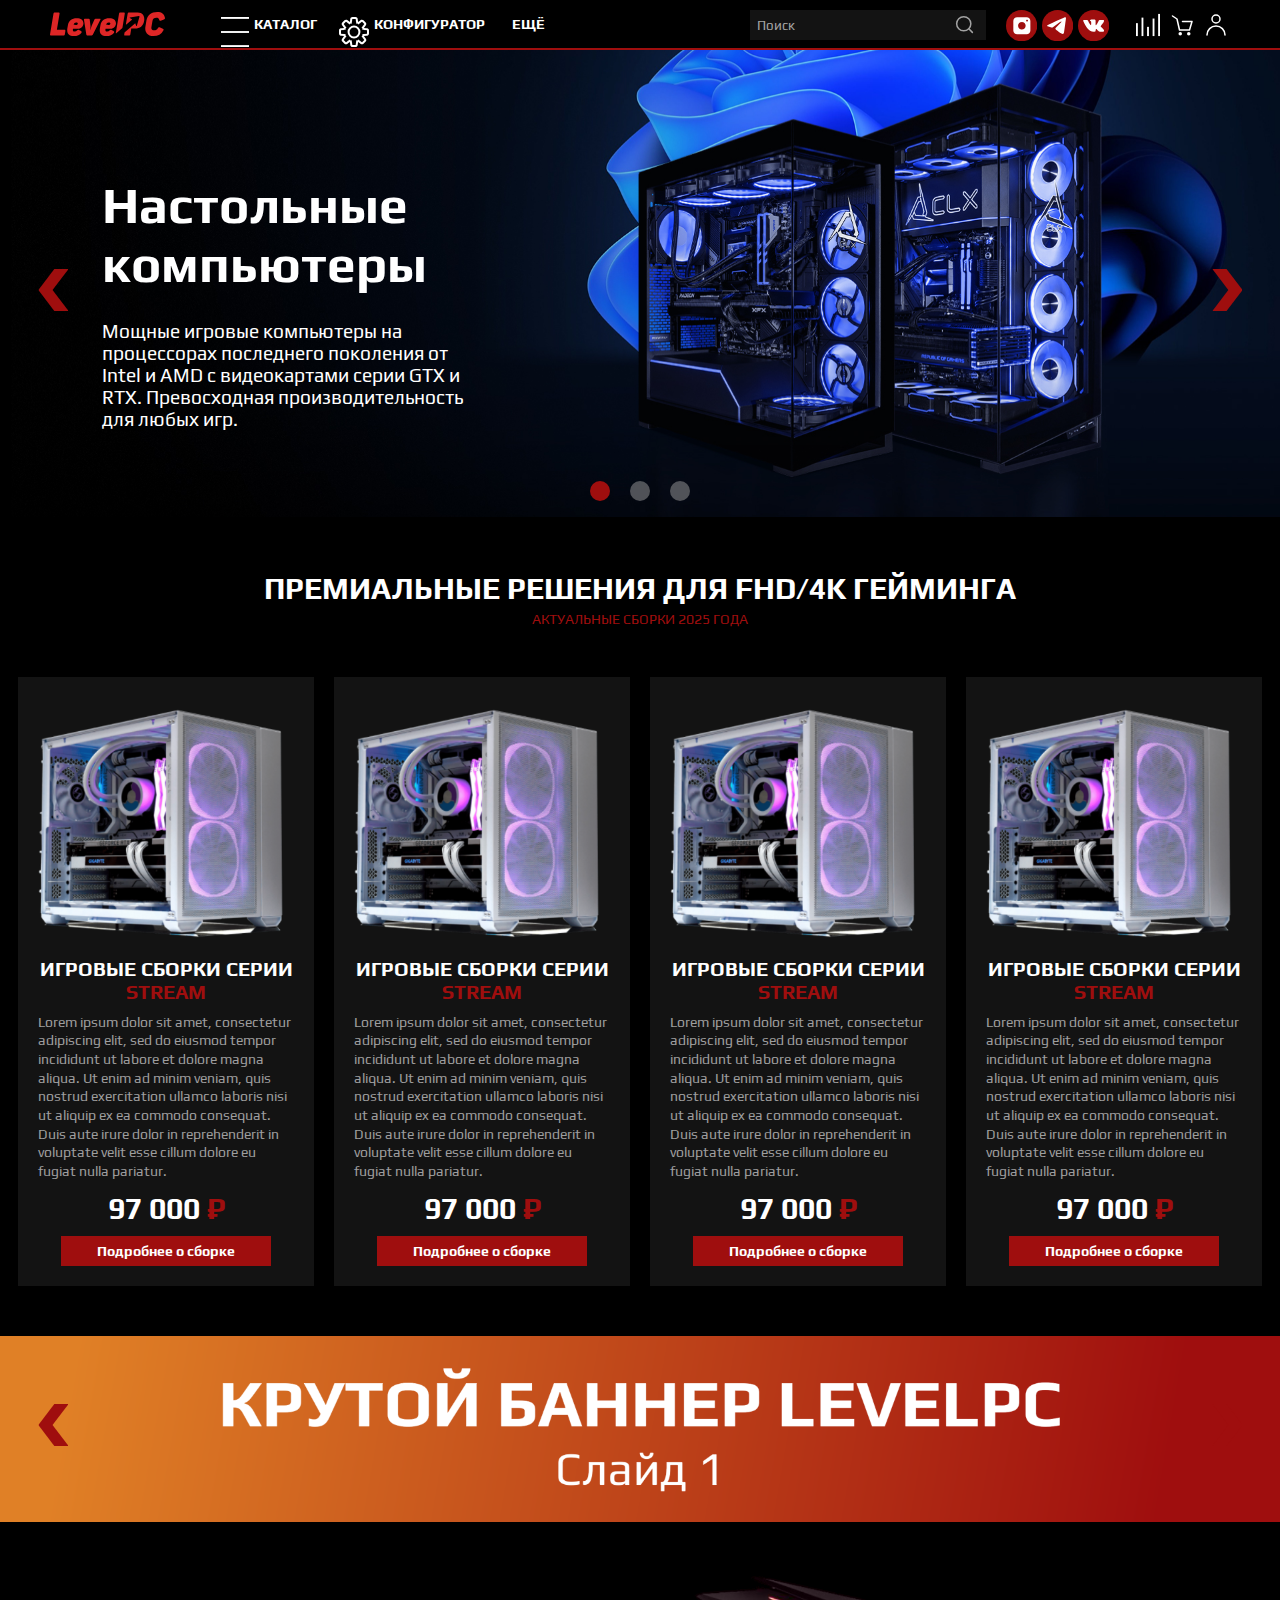
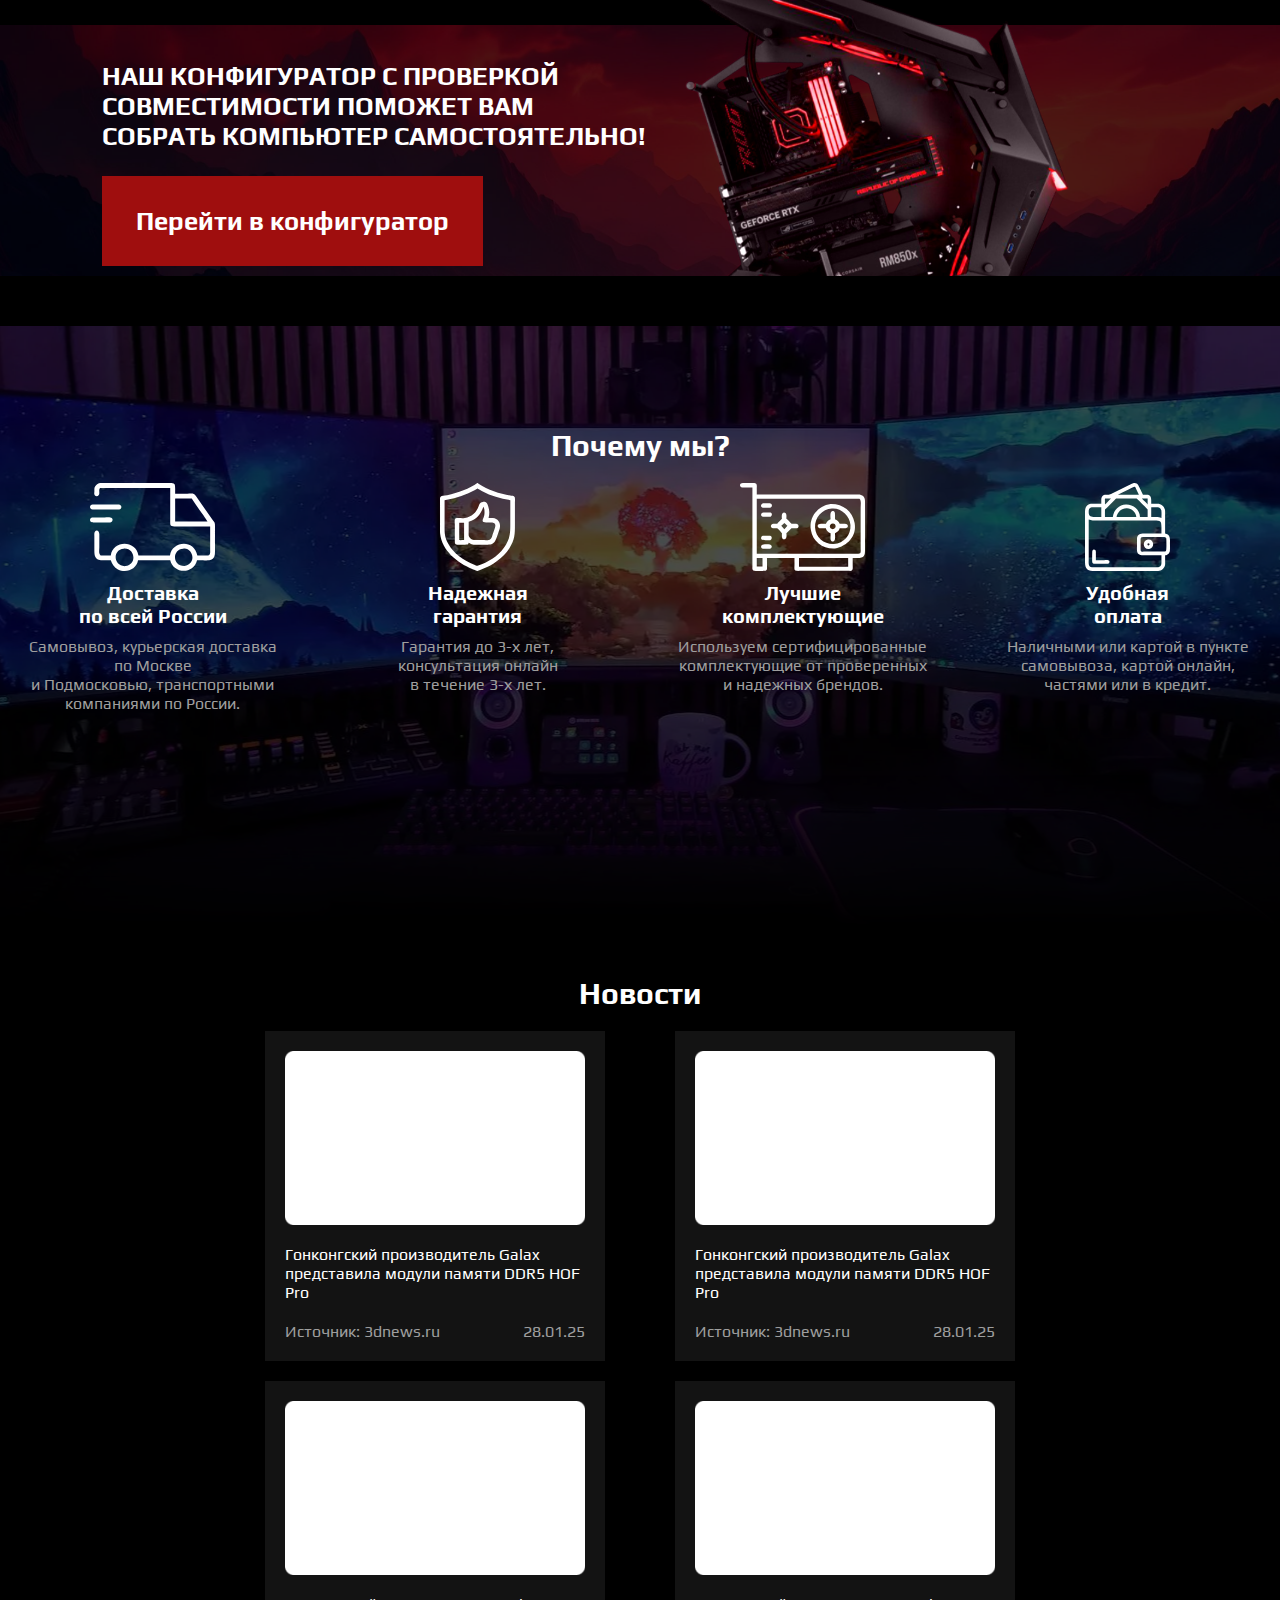
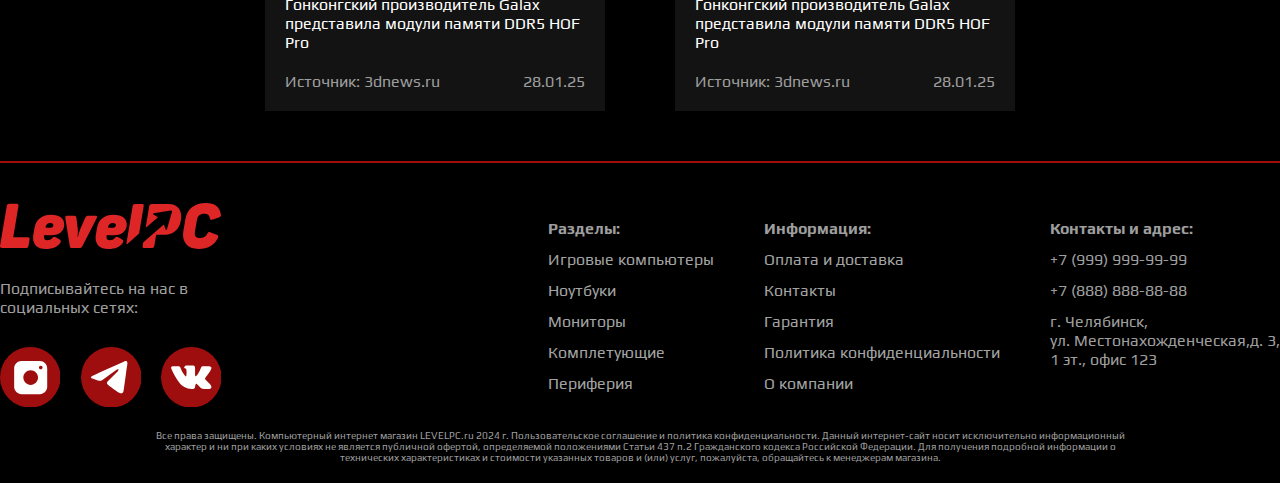
==== commit 39e513c0: "correcting images adress" ====
--- a/index.html
+++ b/index.html
@@ -240,21 +240,21 @@
             <!-- Слайды с изображениями и текстом -->
             <div class="slider-images" >
                 <div class="slide active">
-                    <img src="assets/images/banners/mainpage_slider-1.png" alt="Slide 1">
+                    <img src="assets/Images/banners/mainpage_slider-1.png" alt="Slide 1">
                     <div class="slider-title">
                         <h1>Настольные компьютеры</h1>
                         <p>Мощные игровые компьютеры на процессорах последнего поколения от Intel и AMD с видеокартами серии GTX и RTX. Превосходная производительность для любых игр.</p>
                     </div>
                 </div>
                 <div class="slide">
-                    <img src="assets/images/banners/mainpage_slider-2.png" alt="Slide 2">
+                    <img src="assets/Images/banners/mainpage_slider-2.png" alt="Slide 2">
                     <div class="slider-title">
                         <h1>Ноутбуки</h1>
                         <p>Современные ноутбуки для работы и игр с процессорами Ryzen 5 и Intel Core-i5. Легкость и мобильность в сочетании с мощностью.</p>
                     </div>
                 </div>
                 <div class="slide">
-                    <img src="assets/images/banners/mainpage_slider-3.png" alt="Slide 3">
+                    <img src="assets/Images/banners/mainpage_slider-3.png" alt="Slide 3">
                     <div class="slider-title">
                         <h1>Мониторы</h1>
                         <p>Игровые мониторы с высокой частотой обновления и минимальным временем отклика. Идеально для профессиональных геймеров.</p>
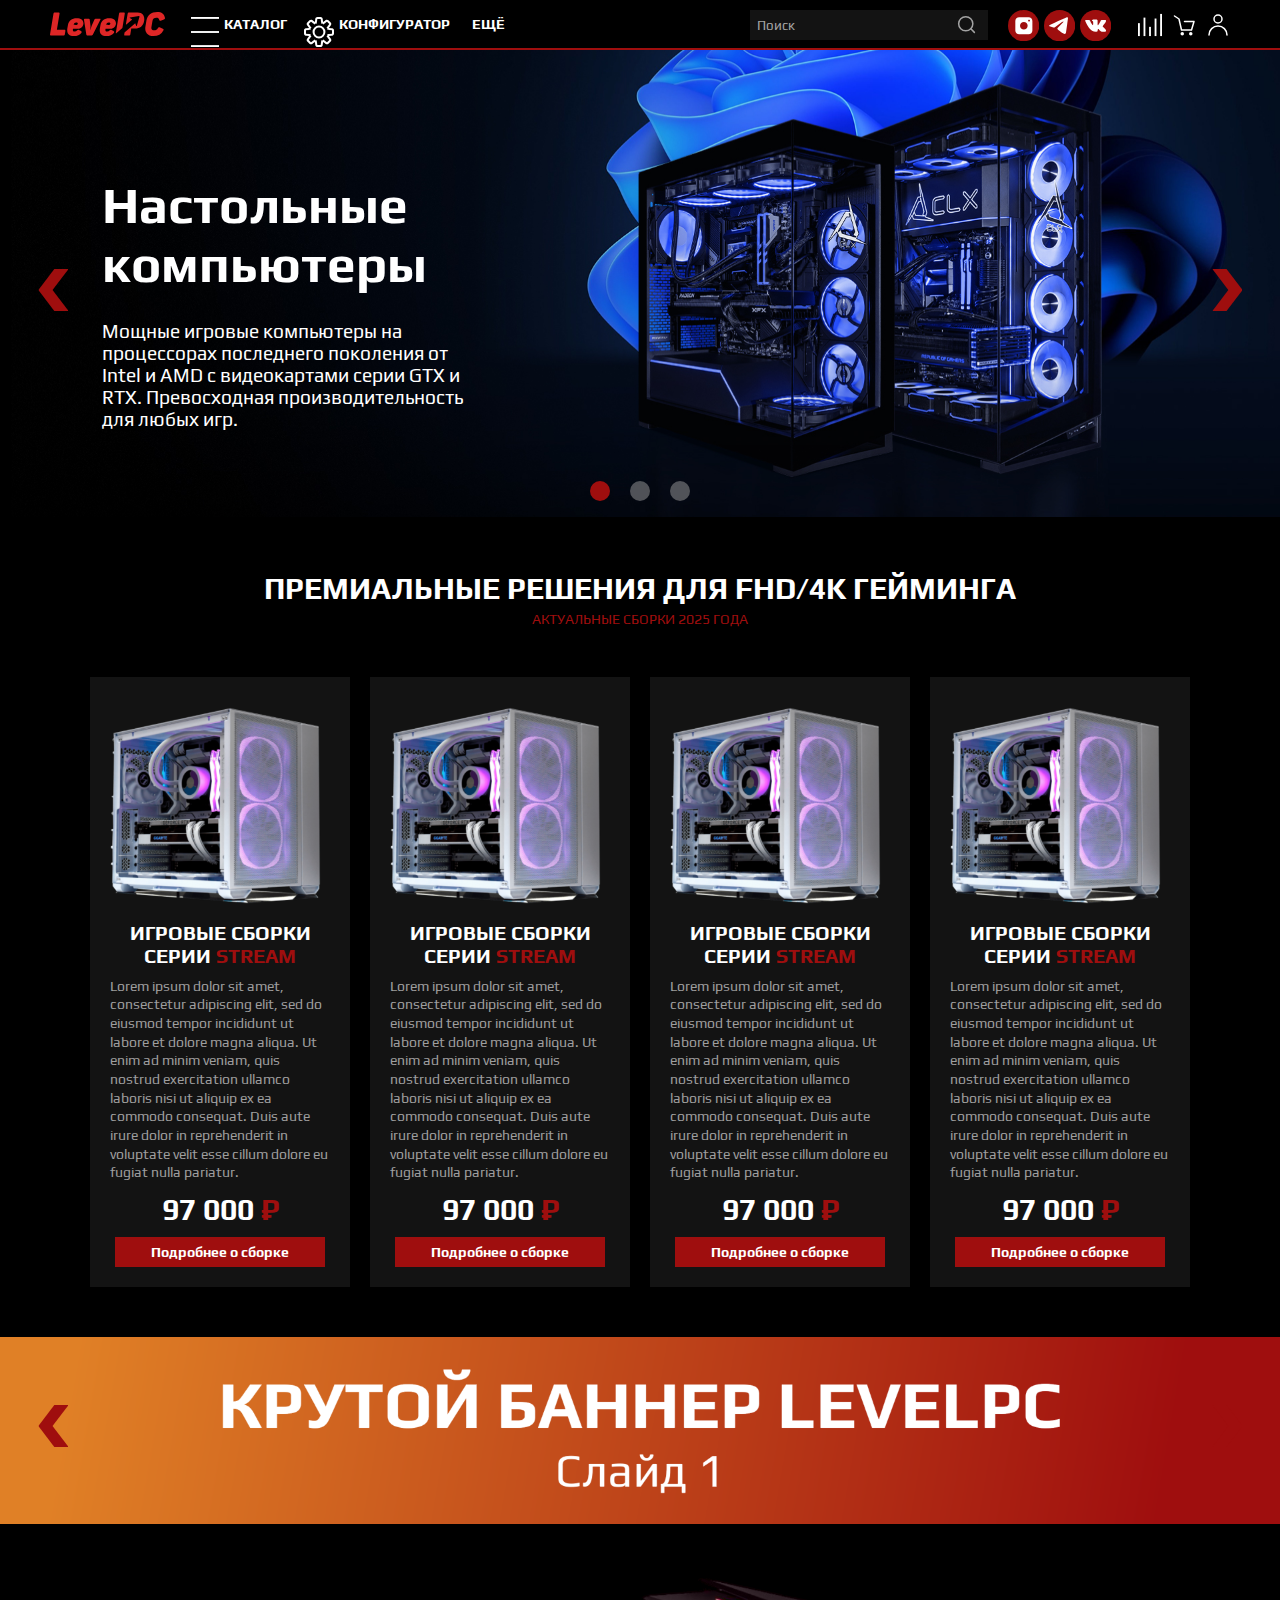
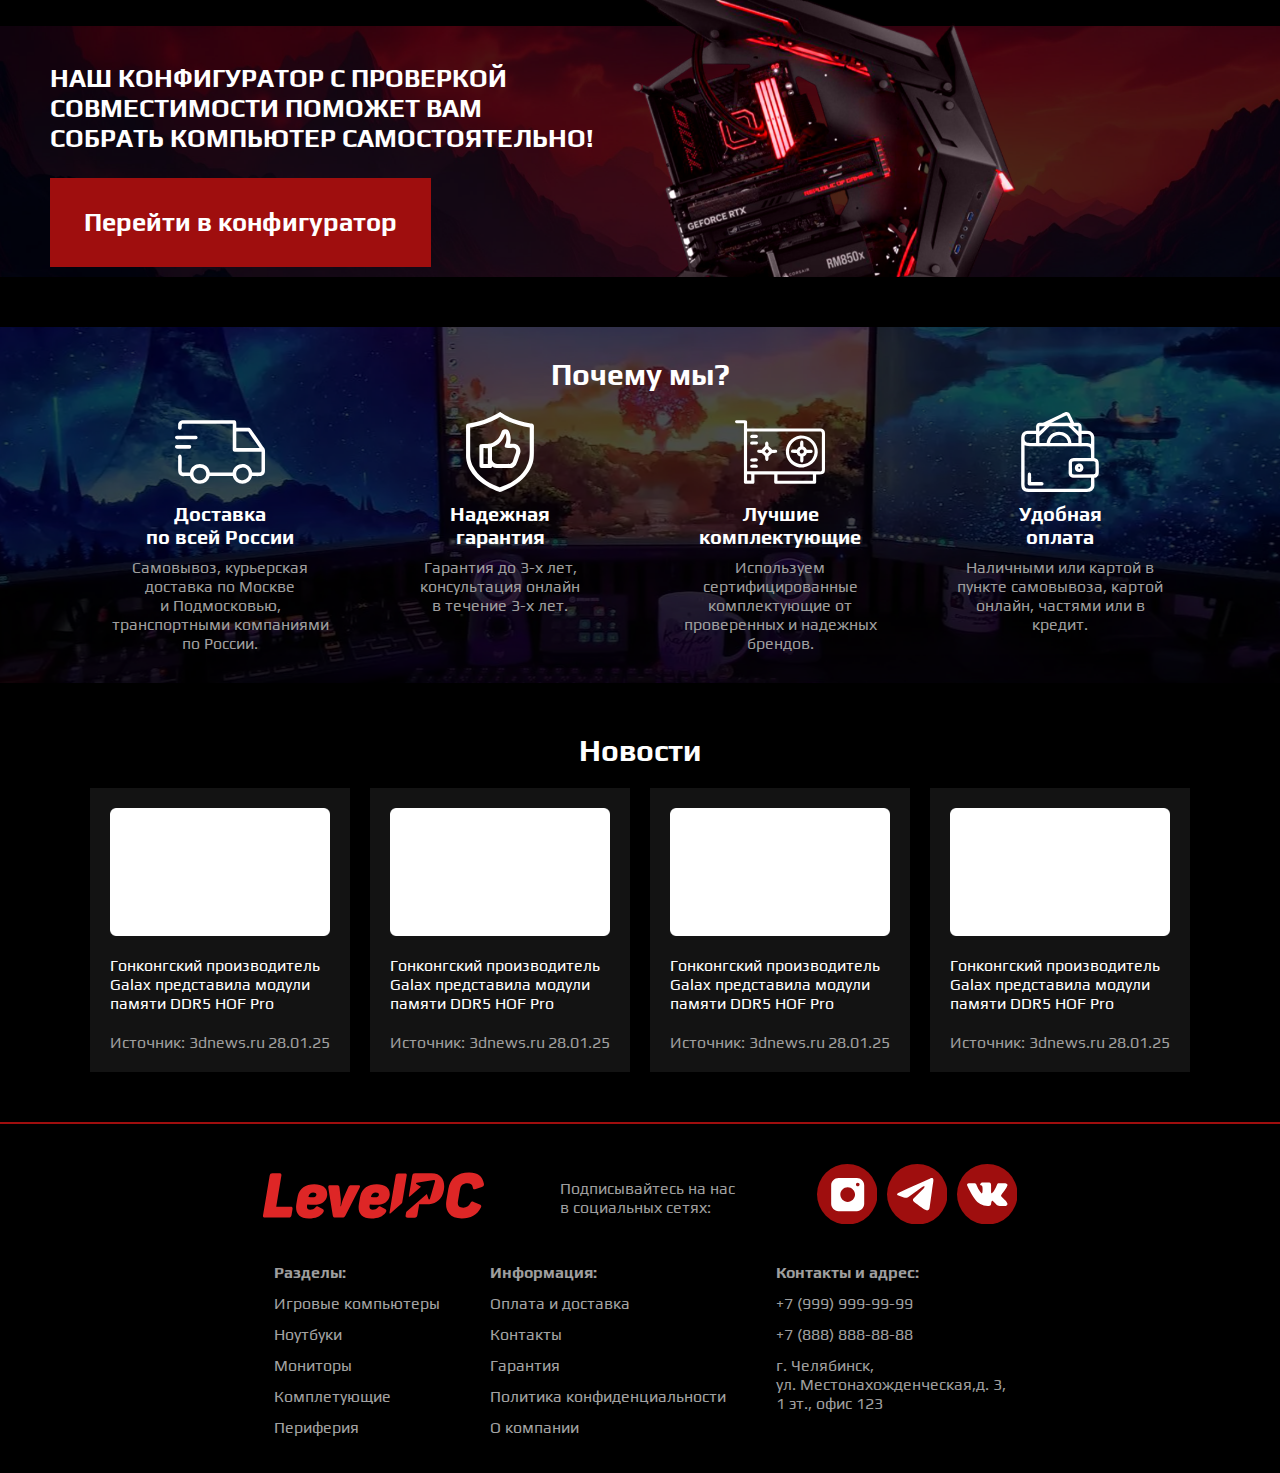
==== commit c7edeaa9: "First mobile adaptive (header)" ====
--- a/index.html
+++ b/index.html
@@ -2,8 +2,9 @@
 <html lang="en">
 <head>
     <meta charset="UTF-8">
+    <meta name="viewport" content="width=device-width, initial-scale=1">
     <title>Главная | LevelPC</title>
-    <!-- <link rel="icon" href="/assets/icons/favicon.svg" type="image/x-icon"> -->
+    <link rel="icon" href="assets/icons/favicon.svg" type="image/x-icon">
     <link rel="preconnect" href="https://fonts.googleapis.com">
     <link rel="preconnect" href="https://fonts.gstatic.com" crossorigin>
     <link href="https://fonts.googleapis.com/css2?family=Play:wght@400;700&display=swap" rel="stylesheet">
@@ -14,7 +15,7 @@
     <header class="header-wrapper">
         <div class="header-body">
             <div class="header-left-part">
-                <img class="header-logo" src="/assets/icons/main-logo.svg"></img>
+                <img class="header-logo" src="assets/icons/main-logo.svg"></img>
                 <button class="burger-menu-button">
                     <img src="assets/icons/catalogue-header-icon.svg" alt="">
                     <p class="header-nav-button-label">МЕНЮ</p>
@@ -24,7 +25,7 @@
                 
                 <div class="burger-menu-wrapper">
                     <div class="burger-menu-container">
-                        <img class="header-logo" src="/assets/icons/main-logo.svg"></img>
+                        <img class="header-logo" src="assets/icons/main-logo.svg"></img>
                         <button class="header-nav-button header-catalogue-button burger-catalogue-button">
                             <img src="assets/icons/catalogue-header-icon.svg" alt="" class="header-button-icon">
                             <p class="header-nav-button-label">КАТАЛОГ</p>
@@ -116,9 +117,15 @@
                     </button>
                 </div>
                 <div class="header-functional-buttons">
-                    <img src="assets/icons/compare-icon.svg" alt="" class="header-funcbutton-icon">
-                    <img src="assets/icons/cart-icon.svg" alt="" class="header-funcbutton-icon">
-                    <img src="assets/icons/user-icon.svg" alt="" class="header-funcbutton-icon">
+                    <button class="compare-button">
+                        <img src="assets/icons/compare-icon.svg" alt="" class="header-funcbutton-icon">
+                    </button>
+                    <button class="shopcart-button">
+                        <img src="assets/icons/cart-icon.svg" alt="" class="header-funcbutton-icon">
+                    </button>
+                    <button class="userprofile-button">
+                        <img src="assets/icons/user-icon.svg" alt="" class="header-funcbutton-icon">
+                    </button>
                 </div>
                 </div>
             </div>
@@ -508,7 +515,7 @@
                 </ul>
             </div>
         </div>
-        <p class="footer-warning">Все права защищены. Компьютерный интернет магазин LEVELPC.ru 2024 г. Пользовательское соглашение и политика конфиденциальности. Данный интернет-сайт носит исключительно информационный характер и ни при каких условиях не является публичной офертой, определяемой положениями Статьи 437 п.2 Гражданского кодекса Российской Федерации. Для получения подробной информации о технических характеристиках и стоимости указанных товаров и (или) услуг, пожалуйста, обращайтесь к менеджерам магазина.</p>
+        <!-- <p class="footer-warning">Все права защищены. Компьютерный интернет магазин LEVELPC.ru 2024 г. Пользовательское соглашение и политика конфиденциальности. Данный интернет-сайт носит исключительно информационный характер и ни при каких условиях не является публичной офертой, определяемой положениями Статьи 437 п.2 Гражданского кодекса Российской Федерации. Для получения подробной информации о технических характеристиках и стоимости указанных товаров и (или) услуг, пожалуйста, обращайтесь к менеджерам магазина.</p> -->
     </footer>
     <script src="script.js"></script>
 </body>
--- a/styles.css
+++ b/styles.css
@@ -121,7 +121,6 @@
 }
 .header-left-part{
     max-width: 963px;
-    width: 100%;
     display: flex;
     justify-content: flex-start;
 }
@@ -211,10 +210,17 @@
 }
 .header-functional-buttons{
     max-width: 94px;
-    width: 100%;
     display: flex;
     gap: 10px;
     margin-top: 3px;
+    
+}
+.header-functional-buttons button{
+    background: none;
+    padding: 0;
+    margin: 0;
+    border:0;
+    
 }
 .header-funcbutton-icon{
     height: 24px;
@@ -733,7 +739,6 @@
 .advantages-banner-wrapper{
     margin-top: 50px;
     width: 100%;
-    height: 600px;
     background-image: url('assets/Images/banners/why-we-banner.png');
     background-position: center;
 }
@@ -745,8 +750,8 @@
 }
 .advantages-container{
     max-width: 1600px;
-    max-height: 311px;
-    padding-top: 8vw;
+    padding-top: 30px;
+    padding-bottom: 30px;
     margin-left: auto;
     margin-right: auto;
 }
@@ -774,7 +779,8 @@
     max-width: 20%; /* Минимальная ширина элемента */
 }
 .advantage-image {
-    max-height: 88px;
+    width: 100px;
+    height: 80px;
 }
 
 .advantage-title {
@@ -864,6 +870,7 @@
     display: flex;
     justify-content: flex-start;
     flex-wrap: wrap;
+    margin-bottom: 20px;
 }
 .footer-left-part{
     max-width: 230px;
@@ -914,8 +921,6 @@
 }
 .footer-warning{
     font-size: 10px;
-    margin-top: 20px;
-    max-width: 1000px;
     margin-left: auto;
     margin-right: auto;
     margin-bottom: 20px;
@@ -938,7 +943,13 @@
 }
 @media (max-width: 1436px) {
     .news-container{
-        max-width: 800px;
+        max-width: 1300px;
+    }
+    .news-item{
+        max-width: 250px;
+    }
+    .news-image{
+        max-width: 250px;
     }
     .first-about-button, .first-contacts-button, .first-guarantee-button{
         display: none;
@@ -954,7 +965,7 @@
         justify-content: space-between;
     }
 }
-@media (max-width: 1200px) {
+@media (max-width: 1300px) {
     .header-nav-wrapper{
         justify-content: flex-start;
         gap: 5px;
@@ -968,16 +979,16 @@
         margin-right: 5px;
     }
     .computer-series-wrapper{
-        max-width: 800px;
+        max-width: 1100px;
     }
     .series-part{
-        max-width: 40%;
+        max-width: 20%;
     }
     .configurator-banner-left-part{
         margin-left: 50px;
     }
     .advantages-flex{
-        max-width: 800px;
+        max-width: 1100px;
         margin-left: auto;
         margin-right: auto;
     }
@@ -985,9 +996,15 @@
         max-width: 90px;
     }
     .news-container{
-        max-width: 800px;
+        max-width: 1100px;
         margin-left: auto;
         margin-right: auto;
+    }
+    .news-item {
+        max-width: 220px;
+    }
+    .news-image{
+        max-width: 220px;
     }
     .footer-content{
         flex-direction: column;
@@ -1019,9 +1036,89 @@
     .header-nav-wrapper{
         display: none;
     }
-}
-@media (max-width: 380px) {
+    .computer-series-wrapper{
+        max-width: 800px;
+    }
+    .series-part{
+        max-width: 40%;
+    }
+    .news-container{
+        max-width: 800px;
+    }
+    .news-item{
+        max-width: 345px;
+    }
+    .news-image{
+        max-width: 345px;
+    }
+    .advantages-flex{
+        max-width: 800px;
+    }
+    .advantage-item{
+        max-width: 345px;
+    }
+}
+@media (max-width: 767px) {
+    body{
+        min-width: 320px;
+    }
     .header-wrapper{
+        height: 111px;
+    }
+    .header-body{
+        padding-left: 10px;
+        padding-right: 10px;
+        padding-top: 10px;
+    }
+    .header-connect-buttons{
         display: none;
     }
+    .header-functional-buttons{
+        margin-top: 0;
+        justify-content: flex-end;
+    }
+    .header-functional-buttons button{
+        width: 20px;
+        height: 20px;
+    }
+    .header-functional-buttons img{
+        width: 20px;
+        height: 20px;
+        gap: 8px;
+        width: auto;
+    }
+    .header-right-part{
+        height: 70px;
+        margin-top: 10px;
+        margin-left: 0;
+    }
+    .header-search{
+        position: absolute;
+        width: 300px;
+        height: 30px;
+        left: 50%;
+        transform: translate(-50%);
+        margin-top: 40px;
+    }
+    .burger-menu-button{
+        order: -1;
+        padding-top: 10px;
+        padding-left: 0;
+        padding-right: 0;
+    }
+    .burger-menu-button img{
+        width: 20px;
+    }
+    .burger-menu-button p{
+        display: none;
+    }
+    .header-logo{
+        position: absolute;
+        width: 100px;
+        height: 24px;
+        margin-right: 0;
+        margin-top: 10px;
+        left: 50%;
+        transform: translateX(-50%);
+    }
 }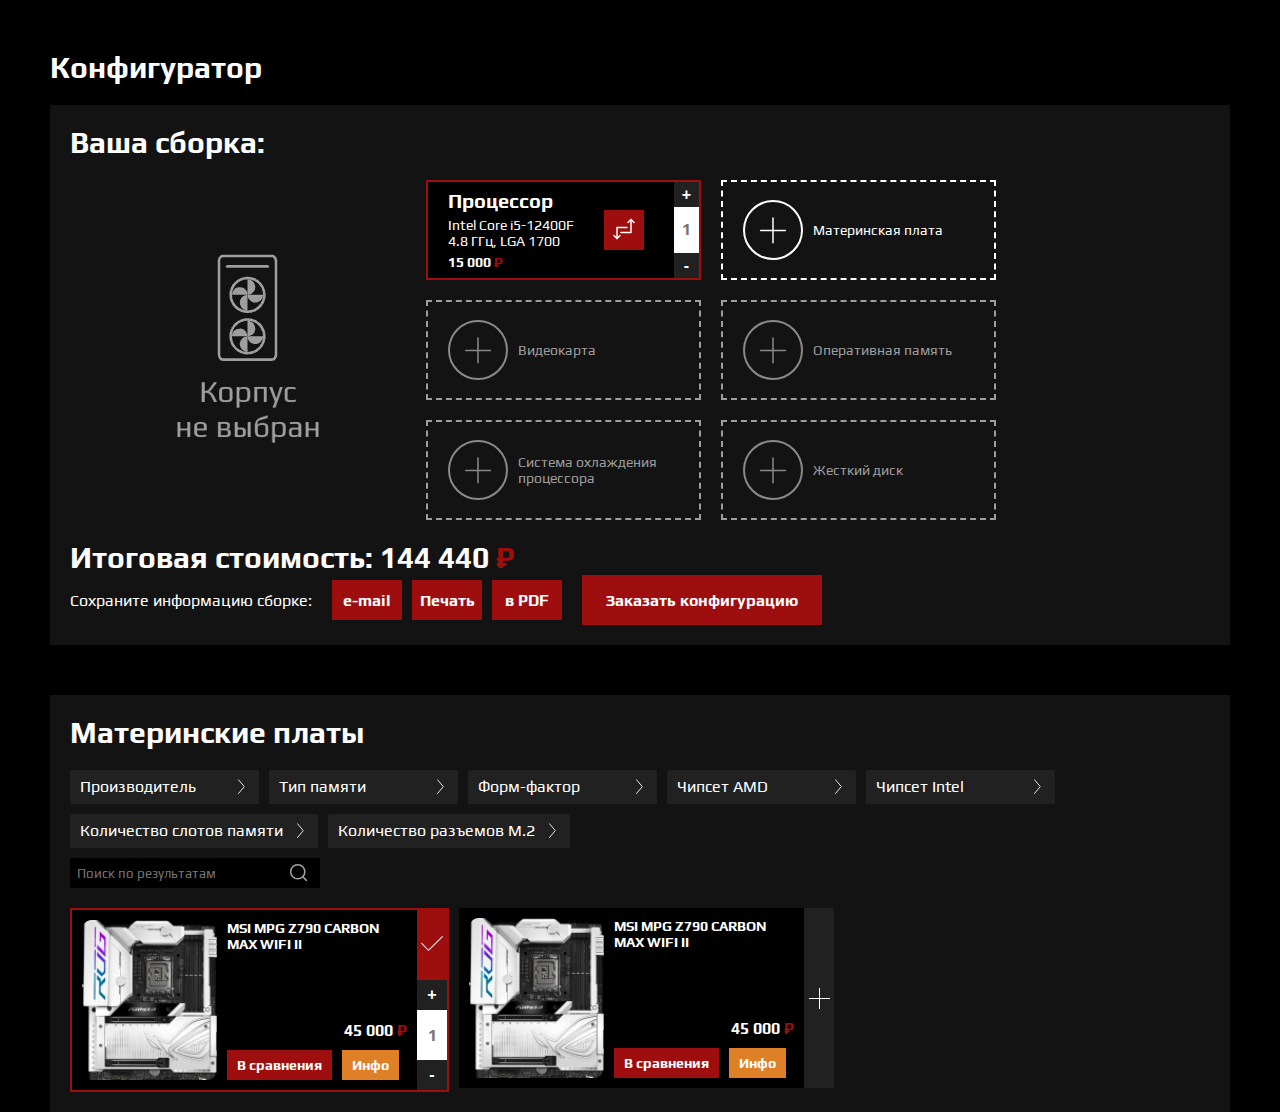
==== commit 0e644996: "Rename configurator.html to index.html" ====
--- a/index.html
+++ b/index.html
@@ -12,511 +12,431 @@
     <script src="https://code.jquery.com/jquery-3.7.1.js"></script>
 </head>
 <body>
-    <header class="header-wrapper">
-        <div class="header-body">
-            <div class="header-left-part">
-                <img class="header-logo" src="assets/icons/main-logo.svg"></img>
-                <button class="burger-menu-button">
-                    <img src="assets/icons/catalogue-header-icon.svg" alt="">
-                    <p class="header-nav-button-label">МЕНЮ</p>
-                </button>
-                
-                <div class="burger-menu-overlay"></div> 
-                
-                <div class="burger-menu-wrapper">
-                    <div class="burger-menu-container">
-                        <img class="header-logo" src="assets/icons/main-logo.svg"></img>
-                        <button class="header-nav-button header-catalogue-button burger-catalogue-button">
-                            <img src="assets/icons/catalogue-header-icon.svg" alt="" class="header-button-icon">
-                            <p class="header-nav-button-label">КАТАЛОГ</p>
-                        </button>
-                        <button class="header-nav-button header-configurator-button">
-                            <img src="assets/icons/configurator-icon.svg" alt="" class="header-button-icon">
-                            <p class="header-nav-button-label">КОНФИГУРАТОР</p>
-                        </button>
-                        <button class="header-nav-button header-about-button">
-                            <img src="assets/icons/about-icon.svg" alt="" class="header-button-icon">
-                            <p class="header-nav-button-label">О КОМПАНИИ</p>
-                        </button>
-                        <button class="header-nav-button header-contacts-button">
-                            <img src="assets/icons/contacts-icon.svg" alt="" class="header-button-icon">
-                            <p class="header-nav-button-label">КОНТАКТЫ</p>
-                        </button>
-                        <button class="header-nav-button header-guarantee-button">
-                            <img src="assets/icons/guarantee-icon.svg" alt="" class="header-button-icon">
-                            <p class="header-nav-button-label">ГАРАНТИЯ</p>
-                        </button>
-                    </div>
-                </div>
-                
-                <nav class="header-nav-wrapper">
-                    <button class="header-nav-button header-catalogue-button main-catalogue-button">
-                        <img src="assets/icons/catalogue-header-icon.svg" alt="" class="header-button-icon">
-                        <p class="header-nav-button-label">КАТАЛОГ</p>
+    <section class="configurator-wrapper">
+        <h2 class="block-title">Конфигуратор</h2>
+        <div class="configurator-container">
+            <div class="your-build-head">
+                <h2 class="block-title">Ваша сборка:</h2>
+                <h2 class="mobile-price-label">144 440 <span style="color:#9f0e0e;">₽</span></h2>
+            </div>
+            <div class="configurator-build-container">
+                <img src="assets/Images/goods/no-pc.png" alt="" class="build-case-image">
+                <div class="build-parts-flex">
+                    <div class="build-part chosen-part">
+                        <div class="part-text">
+                            <p class="build-part-title">Процессор</p>
+                            <p class="build-part-name"><a href="">Intel Core i5-12400F<br>4.8 ГГц, LGA 1700</a></p>
+                            <p class="build-part-price">15 000 <span style="color:#9f0e0e;">₽</span></p>
+                        </div>
+                        <button class="part-replace-button">
+                            <img src="assets/icons/replace-icon.svg" alt="">
+                        </button>
+                        <div class="part-counter">
+                            <button class="part-add">+</button>
+                            <input type="text" class="part-count" placeholder="1">
+                            <button class="part-reduce">-</button>
+                        </div>
+                    </div>
+                    <div class="build-part ready-to-pick" >
+                        <div class="part-text">
+                            <p class="build-part-title">Процессор</p>
+                            <p class="build-part-name"><a href="">Intel Core i5-12400F<br>4.8 ГГц, LGA 1700</a></p>
+                        </div>
+                        <button class="part-replace-button">
+                            <img src="assets/icons/replace-icon.svg" alt="">
+                        </button>
+                        <div class="part-counter">
+                            <button class="part-add">+</button>
+                            <input type="text" class="part-count" placeholder="1">
+                            <button class="part-reduce">-</button>
+                        </div>
+                        <div class="pick-text">
+                            <img src="assets/icons/add-part-icon.svg" alt="" class="add-part-image">
+                            <p class="pick-part-name">Материнская плата</p>
+                        </div>
+                    </div>
+                    <div class="build-part ready-to-pick unavailable-to-pick" >
+                        <div class="part-text">
+                            <p class="build-part-title">Процессор</p>
+                            <p class="build-part-name"><a href="">Intel Core i5-12400F<br>4.8 ГГц, LGA 1700</a></p>
+                        </div>
+                        <button class="part-replace-button">
+                            <img src="assets/icons/replace-icon.svg" alt="">
+                        </button>
+                        <div class="part-counter">
+                            <button class="part-add">+</button>
+                            <input type="text" class="part-count" placeholder="1">
+                            <button class="part-reduce">-</button>
+                        </div>
+                        <div class="pick-text">
+                            <img src="assets/icons/add-part-icon.svg" alt="" class="add-part-image">
+                            <p class="pick-part-name">Видеокарта</p>
+                        </div>
+                    </div>
+                    <div class="build-part ready-to-pick unavailable-to-pick" >
+                        <div class="part-text">
+                            <p class="build-part-title">Процессор</p>
+                            <p class="build-part-name"><a href="">Intel Core i5-12400F<br>4.8 ГГц, LGA 1700</a></p>
+                        </div>
+                        <button class="part-replace-button">
+                            <img src="assets/icons/replace-icon.svg" alt="">
+                        </button>
+                        <div class="part-counter">
+                            <button class="part-add">+</button>
+                            <input type="text" class="part-count" placeholder="1">
+                            <button class="part-reduce">-</button>
+                        </div>
+                        <div class="pick-text">
+                            <img src="assets/icons/add-part-icon.svg" alt="" class="add-part-image">
+                            <p class="pick-part-name">Оперативная память</p>
+                        </div>
+                    </div>
+                    <div class="build-part ready-to-pick unavailable-to-pick" >
+                        <div class="part-text">
+                            <p class="build-part-title">Процессор</p>
+                            <p class="build-part-name"><a href="">Intel Core i5-12400F<br>4.8 ГГц, LGA 1700</a></p>
+                        </div>
+                        <button class="part-replace-button">
+                            <img src="assets/icons/replace-icon.svg" alt="">
+                        </button>
+                        <div class="part-counter">
+                            <button class="part-add">+</button>
+                            <input type="text" class="part-count" placeholder="1">
+                            <button class="part-reduce">-</button>
+                        </div>
+                        <div class="pick-text">
+                            <img src="assets/icons/add-part-icon.svg" alt="" class="add-part-image">
+                            <p class="pick-part-name">Система охлаждения процессора</p>
+                        </div>
+                    </div>
+                    <div class="build-part ready-to-pick unavailable-to-pick" >
+                        <div class="part-text">
+                            <p class="build-part-title">Процессор</p>
+                            <p class="build-part-name"><a href="">Intel Core i5-12400F<br>4.8 ГГц, LGA 1700</a></p>
+                        </div>
+                        <button class="part-replace-button">
+                            <img src="assets/icons/replace-icon.svg" alt="">
+                        </button>
+                        <div class="part-counter">
+                            <button class="part-add">+</button>
+                            <input type="text" class="part-count" placeholder="1">
+                            <button class="part-reduce">-</button>
+                        </div>
+                        <div class="pick-text">
+                            <img src="assets/icons/add-part-icon.svg" alt="" class="add-part-image">
+                            <p class="pick-part-name">Жесткий диск</p>
+                        </div>
+                    </div>
+                    <div class="build-part ready-to-pick unavailable-to-pick" >
+                        <div class="part-text">
+                            <p class="build-part-title">Процессор</p>
+                            <p class="build-part-name"><a href="">Intel Core i5-12400F<br>4.8 ГГц, LGA 1700</a></p>
+                            
+                        </div>
+                        <button class="part-replace-button">
+                            <img src="assets/icons/replace-icon.svg" alt="">
+                        </button>
+                        <div class="part-counter">
+                            <button class="part-add">+</button>
+                            <input type="text" class="part-count" placeholder="1">
+                            <button class="part-reduce">-</button>
+                        </div>
+                        <div class="pick-text">
+                            <img src="assets/icons/add-part-icon.svg" alt="" class="add-part-image">
+                            <p class="pick-part-name">Твердотельный накопитель</p>
+                        </div>
+                    </div>
+                    <div class="build-part ready-to-pick unavailable-to-pick" >
+                        <div class="part-text">
+                            <p class="build-part-title">Процессор</p>
+                            <p class="build-part-name"><a href="">Intel Core i5-12400F<br>4.8 ГГц, LGA 1700</a></p>
+                        </div>
+                        <button class="part-replace-button">
+                            <img src="assets/icons/replace-icon.svg" alt="">
+                        </button>
+                        <div class="part-counter">
+                            <button class="part-add">+</button>
+                            <input type="text" class="part-count" placeholder="1">
+                            <button class="part-reduce">-</button>
+                        </div>
+                        <div class="pick-text">
+                            <img src="assets/icons/add-part-icon.svg" alt="" class="add-part-image">
+                            <p class="pick-part-name">Корпус</p>
+                        </div>
+                    </div>
+                    <div class="build-part ready-to-pick unavailable-to-pick" >
+                        <div class="part-text">
+                            <p class="build-part-title">Процессор</p>
+                            <p class="build-part-name"><a href="">Intel Core i5-12400F<br>4.8 ГГц, LGA 1700</a></p>
+                        </div>
+                        <button class="part-replace-button">
+                            <img src="assets/icons/replace-icon.svg" alt="">
+                        </button>
+                        <div class="part-counter">
+                            <button class="part-add">+</button>
+                            <input type="text" class="part-count" placeholder="1">
+                            <button class="part-reduce">-</button>
+                        </div>
+                        <div class="pick-text">
+                            <img src="assets/icons/add-part-icon.svg" alt="" class="add-part-image">
+                            <p class="pick-part-name">Система охлаждения корпуса</p>
+                        </div>
+                    </div>
+                </div>
+            </div>
+            <div class="configurator-bottom">
+                <h2 class="final-price-label">Итоговая стоимость: 144 440 <span style="color:#9f0e0e;">₽</span></h2>
+                <div class="configurator-bottom-right-part">
+                    <p class="save-information-label">Сохраните информацию сборке:</p>
+                    <div class="save-information">
+                        <button class="save-by-button">e-mail</button>
+                        <button class="save-by-button">Печать</button>
+                        <button class="save-by-button">в PDF</button>
+                    </div>
+                    <button class="build-order-button">
+                        Заказать конфигурацию
                     </button>
-                    <button class="header-nav-button header-configurator-button">
-                        <img src="assets/icons/configurator-icon.svg" alt="" class="header-button-icon">
-                        <p class="header-nav-button-label">КОНФИГУРАТОР</p>
-                    </button>
-                    <!-- <button class="header-nav-button header-pcparts-button">
-                        <img src="assets/icons/pc-parts-icon.svg" alt="" class="header-button-icon">
-                        <p class="header-nav-button-label">КОМПЛЕКТУЮЩИЕ</p>
-                    </button> -->
-                    <button class="header-nav-button header-about-button first-about-button">
-                        <img src="assets/icons/about-icon.svg" alt="" class="header-button-icon">
-                        <p class="header-nav-button-label">О КОМПАНИИ</p>
-                    </button>
-                    <button class="header-nav-button header-contacts-button first-contacts-button">
-                        <img src="assets/icons/contacts-icon.svg" alt="" class="header-button-icon">
-                        <p class="header-nav-button-label">КОНТАКТЫ</p>
-                    </button>
-                    <button class="header-nav-button header-guarantee-button first-guarantee-button">
-                        <img src="assets/icons/guarantee-icon.svg" alt="" class="header-button-icon">
-                        <p class="header-nav-button-label">ГАРАНТИЯ</p>
-                    </button>
-                    <button class="header-nav-button header-more-button">
-                        <p class="header-nav-button-label">ЕЩЁ</p>
-                    </button>
-                        <div class="header-more-menu">
-                            <button class="header-nav-button header-about-button more-menu-button">
-                                <img src="assets/icons/about-icon.svg" alt="" class="header-button-icon">
-                                <p class="header-nav-button-label">О КОМПАНИИ</p>
-                            </button>
-                            <button class="header-nav-button header-contacts-button more-menu-button">
-                                <img src="assets/icons/contacts-icon.svg" alt="" class="header-button-icon">
-                                <p class="header-nav-button-label">КОНТАКТЫ</p>
-                            </button>
-                            <button class="header-nav-button header-guarantee-button more-menu-button">
-                                <img src="assets/icons/guarantee-icon.svg" alt="" class="header-button-icon">
-                                <p class="header-nav-button-label">ГАРАНТИЯ</p>
-                            </button>
-                        </div>
-                    
-                </nav>
-            </div>
-            <div class="header-right-part">
-                <input type="search" class="header-search" placeholder="Поиск">
-                <div class="header-connect-buttons">
-                    <button class="header-connect-button">
-                        <svg class="header-connect-icon" width="31" height="31" viewBox="0 0 31 31" fill="none" xmlns="http://www.w3.org/2000/svg">
-                            <ellipse cx="15.64" cy="15.64" rx="15.64" ry="15.64" fill="#9F0E0E"/>
-                            <path d="M11.11 7.29H20.6C22.69 7.29 24.39 8.98 24.39 11.08V20.56C24.39 22.65 22.69 24.35 20.6 24.35H11.11C9.02 24.35 7.32 22.65 7.32 20.56V11.08C7.32 8.98 9.02 7.29 11.11 7.29ZM22 10.6C22 11.13 21.58 11.55 21.05 11.55C20.53 11.55 20.11 11.13 20.11 10.6C20.11 10.08 20.53 9.66 21.05 9.66C21.58 9.66 22 10.08 22 10.6ZM19.65 15.82C19.65 17.91 17.95 19.61 15.85 19.61C13.76 19.61 12.06 17.91 12.06 15.82C12.06 13.72 13.76 12.03 15.85 12.03C17.95 12.03 19.65 13.72 19.65 15.82Z" fill="white" fill-rule="evenodd"/>
-                          </svg>
-                    </button>
-                    <button class="header-connect-button">
-                        <svg class="header-connect-icon" width="31" height="31" viewBox="0 0 31 31" fill="none" xmlns="http://www.w3.org/2000/svg">
-                          <ellipse cx="15.64" cy="15.64" rx="15.64" ry="15.64" fill="#9F0E0E"/>
-                          <path d="M22.38 7.44S24.12 6.72 23.97 8.47C23.93 9.2 23.49 11.72 23.15 14.46L22 22.56S21.9 23.75 21.03 23.95C20.16 24.16 18.86 23.23 18.62 23.02C18.43 22.87 15 20.55 13.8 19.41C13.46 19.1 13.07 18.48 13.84 17.76L18.91 12.6C19.49 11.98 20.07 10.54 17.65 12.29L10.9 17.19S10.13 17.71 8.68 17.25L5.55 16.21S4.39 15.44 6.37 14.67C11.19 12.24 17.12 9.76 22.38 7.44Z" fill="white"/>
-                        </svg>
-                    </button>
-                    <button class="header-connect-button">
-                        <svg class="header-connect-icon" width="31" height="31" viewBox="0 0 31 31" fill="none" xmlns="http://www.w3.org/2000/svg">
-                            <ellipse cx="15.64" cy="15.64" rx="15.64" ry="15.64" fill="#9F0E0E"/>
-                            <path d="M25.16 19.01C24.71 18.47 24.19 17.98 23.69 17.51C23.51 17.34 23.33 17.17 23.15 16.99C22.65 16.5 22.63 16.31 23.03 15.75C23.31 15.36 23.6 14.97 23.89 14.59C24.15 14.25 24.41 13.9 24.67 13.54L24.72 13.47C25.21 12.79 25.72 12.09 25.99 11.24C26.06 11.02 26.13 10.69 25.96 10.42C25.8 10.14 25.47 10.06 25.24 10.02C25.13 10 25.01 10 24.91 10L21.7 10L21.67 10C21.19 10 20.86 10.23 20.67 10.7C20.49 11.15 20.3 11.62 20.07 12.08C19.63 12.99 19.06 14.03 18.24 14.9L18.2 14.94C18.11 15.04 18 15.16 17.92 15.16C17.91 15.16 17.89 15.16 17.88 15.15C17.71 15.09 17.59 14.68 17.6 14.48C17.6 14.48 17.6 14.48 17.6 14.48L17.6 10.77C17.6 10.75 17.59 10.74 17.59 10.73C17.51 10.12 17.33 9.75 16.65 9.62C16.63 9.61 16.61 9.61 16.59 9.61L13.25 9.61C12.71 9.61 12.41 9.83 12.13 10.16C12.05 10.25 11.9 10.43 11.97 10.66C12.05 10.88 12.31 10.93 12.4 10.95C12.81 11.03 13.05 11.28 13.12 11.73C13.23 12.5 13.25 13.33 13.16 14.33C13.14 14.61 13.09 14.83 13.01 15.01C12.99 15.05 12.93 15.19 12.86 15.19C12.84 15.19 12.78 15.18 12.67 15.11C12.41 14.93 12.23 14.68 12 14.37C11.25 13.3 10.62 12.13 10.08 10.79C9.87 10.29 9.5 10.02 9.01 10.01C8.48 10 8 10 7.54 10C7.03 10 6.57 10 6.11 10.01C5.72 10.02 5.45 10.13 5.31 10.36C5.17 10.58 5.18 10.88 5.34 11.23C6.62 14.09 7.79 16.16 9.11 17.96C10.04 19.22 10.97 20.09 12.05 20.71C13.18 21.35 14.44 21.67 15.92 21.67C16.08 21.67 16.26 21.66 16.43 21.66C17.29 21.61 17.6 21.3 17.64 20.47C17.66 20.04 17.71 19.6 17.92 19.21C18.05 18.97 18.18 18.97 18.22 18.97C18.29 18.97 18.39 19.01 18.5 19.08C18.68 19.2 18.84 19.36 18.97 19.5C19.1 19.64 19.22 19.78 19.34 19.91C19.6 20.21 19.88 20.51 20.16 20.8C20.78 21.44 21.47 21.72 22.26 21.66L25.2 21.66C25.21 21.66 25.21 21.66 25.22 21.65C25.51 21.64 25.77 21.47 25.92 21.21C26.1 20.88 26.1 20.46 25.91 20.09C25.69 19.67 25.41 19.31 25.16 19.01Z" fill="white"/>
-                          </svg>
-                    </button>
-                </div>
-                <div class="header-functional-buttons">
-                    <button class="compare-button">
-                        <img src="assets/icons/compare-icon.svg" alt="" class="header-funcbutton-icon">
-                    </button>
-                    <button class="shopcart-button">
-                        <img src="assets/icons/cart-icon.svg" alt="" class="header-funcbutton-icon">
-                    </button>
-                    <button class="userprofile-button">
-                        <img src="assets/icons/user-icon.svg" alt="" class="header-funcbutton-icon">
-                    </button>
-                </div>
-                </div>
-            </div>
-        </div>
-    </header>
-    <div class="catalogue-menu">
-        <div class="catalogue-menu-left">
-            <ul>
-                <li data-category="computers">Компьютеры
-                    <img src="assets/icons/catalogue-arrow-icon.svg" alt="">
-                </li>
-                <li data-category="components">Комплектующие
-                    <img src="assets/icons/catalogue-arrow-icon.svg" alt="">
-                </li>
-                <li data-category="laptops">Ноутбуки
-                    <img src="assets/icons/catalogue-arrow-icon.svg" alt="">
-                </li>
-                <li data-category="monitors">Мониторы
-                    <img src="assets/icons/catalogue-arrow-icon.svg" alt="">
-                </li>
-                <li data-category="peripherals">Периферия
-                    <img src="assets/icons/catalogue-arrow-icon.svg" alt="">
-                </li>
-            </ul>
-        </div>
-        <div class="catalogue-divider"></div>
-        <div class="catalogue-menu-right">
-            <div class="category-content active" id="computers">
-                <p class="catalogue-category-title">Игровые компьютеры</p>
-                <div class="category-list">
-                    <ul class="computers-list-titles">
-                        <li class="computers-list-title"><a href="">Серии игровых компьютеров</a></li>
-                        <li><a href="">Сборки на процессорах Ryzen 5</a></li>
-                        <li><a href="">Сборки на процессорах Ryzen 7</a></li>
-                        <li><a href="">Сборки на процессорах Ryzen 9</a></li>
-                    </ul>
-                    <ul class="computers-list-titles">
-                        <li><a href="">Сборки на процессорах Intel Core-i3</a></li>
-                        <li><a href="">Сборки на процессорах Intel Core-i5</a></li>
-                        <li><a href="">Сборки на процессорах Intel Core-i7</a></li>
-                        <li><a href="">Сборки на процессорах Intel Core-i9</a></li>
-                    </ul>
-                </div>
-            </div>
-            <div class="category-content" id="components">
-                <p class="catalogue-category-title">Комплектующие</p>
-                <div class="category-list">
-                    <ul class="computers-list-titles">
-                        <li class="computers-list-title"><a href=""></a>Процессоры</li>
-                        <li><a href="">Видеокарты</a></li>
-                        <li><a href="">Материнские платы</a></li>
-                        <li><a href="">Оперативная память</a></li>
-                    </ul>
-                    <ul class="computers-list-titles">
-                        <li><a href="">Диски SSD</a></li>
-                        <li><a href="">Жесткие диски</a></li>
-                        <li><a href="">Блоки питания</a></li>
-                        <li><a href="">Корпуса</a></li>
-                    </ul>
-                </div>
-            </div>
-            <div class="category-content" id="monitors">
-                <p class="catalogue-category-title">Мониторы</p>
-                <div class="category-list">
-                    <ul class="computers-list-titles">
-                        <li class="computers-list-title"><a href="">Мониторы диагональю до 22 дюймов</a></li>
-                        <li><a href="">Мониторы диагональю до 24 дюймов</a></li>
-                        <li><a href="">Мониторы диагональю до 27 дюймов</a></li>
-                        <li><a href="">Мониторы диагональю до 32 дюймов</a></li>
-                    </ul>
-                    <ul class="computers-list-titles">
-                        <li><a href="">Мониторы диагональю от 32 дюймов</a></li>
-                        <li><a href="">Мониторы с частотой кадров от 75 Гц</a></li>
-                        <li><a href="">Мониторы с частотой кадров от 120 Г</a></li>
-                        <li><a href="">Мониторы с частотой кадров от 144 Г</a></li>
-                    </ul>
-                </div>
-            </div>
-            <div class="category-content" id="laptops">
-                <!-- Содержимое для мониторов -->
-                <p class="catalogue-category-title">Ноутбуки</p>
-                <div class="category-list">
-                    <ul class="computers-list-titles">
-                        <li class="computers-list-title">Здесь что-то будет...</li>
-                        <li>Здесь что-то будет...</li>
-                        <li>Здесь что-то будет...</li>
-                        <li>Здесь что-то будет...</li>
-                    </ul>
-                    <ul class="computers-list-titles">
-                        <li>Здесь что-то будет...</li>
-                        <li>Здесь что-то будет...</li>
-                        <li>Здесь что-то будет...</li>
-                        <li>Здесь что-то будет...</li>
-                    </ul>
-                </div>
-            </div>
-            <div class="category-content" id="peripherals">
-                <!-- Содержимое для периферии -->
-                <p class="catalogue-category-title">Периферия</p>
-                <div class="category-list">
-                    <ul class="computers-list-titles">
-                        <li class="computers-list-title"><a href="">Клавиатуры</a></li>
-                        <li><a href="">Мыши</a></li>
-                        <li><a href="">Наушники</a></li>
-                        <li><a href="">Web-камеры</a></li>
-                    </ul>
-                    <ul class="computers-list-titles">
-                        <li><a href="">Коврики</a></li>
-                        <!-- <li> </li>
-                        <li> </li>
-                        <li> </li> -->
-                    </ul>
-                </div>
-            </div>
-        </div>
-    </div>
-    <section class="slider-wrapper"  id="slide1">
-        <div class="slider-content">
-            <!-- Слайды с изображениями и текстом -->
-            <div class="slider-images" >
-                <div class="slide active">
-                    <img src="assets/Images/banners/mainpage_slider-1.png" alt="Slide 1">
-                    <div class="slider-title">
-                        <h1>Настольные компьютеры</h1>
-                        <p>Мощные игровые компьютеры на процессорах последнего поколения от Intel и AMD с видеокартами серии GTX и RTX. Превосходная производительность для любых игр.</p>
-                    </div>
-                </div>
-                <div class="slide">
-                    <img src="assets/Images/banners/mainpage_slider-2.png" alt="Slide 2">
-                    <div class="slider-title">
-                        <h1>Ноутбуки</h1>
-                        <p>Современные ноутбуки для работы и игр с процессорами Ryzen 5 и Intel Core-i5. Легкость и мобильность в сочетании с мощностью.</p>
-                    </div>
-                </div>
-                <div class="slide">
-                    <img src="assets/Images/banners/mainpage_slider-3.png" alt="Slide 3">
-                    <div class="slider-title">
-                        <h1>Мониторы</h1>
-                        <p>Игровые мониторы с высокой частотой обновления и минимальным временем отклика. Идеально для профессиональных геймеров.</p>
-                    </div>
-                </div>
-            </div>
-        </div>
-    
-        <!-- Кнопки навигации -->
-        <button class="slider-nav prev"><img src="assets/icons/slider-left.svg" alt=""></button>
-        <button class="slider-nav next"><img src="assets/icons/slider-right.svg" alt=""></button>
-    
-        <!-- Индикаторы -->
-        <div class="slider-indicators">
-            <span class="indicator active"></span>
-            <span class="indicator"></span>
-            <span class="indicator"></span>
+                </div>
+            </div>
         </div>
     </section>
-    <section class="computer-series-title-wrapper">
-        <div class="series-title-wrapper">
-            <p>ПРЕМИАЛЬНЫЕ РЕШЕНИЯ ДЛЯ FHD/4K ГЕЙМИНГА</p>
-            <p class="series-title-caption">АКТУАЛЬНЫЕ СБОРКИ 2025 ГОДА</p>
+    <section class="parts-list-wrapper">
+        <!-- <div class="right-popup-wrapper">
+            <div class="goods-info-container"></div>
+        </div> -->
+        <h2 class="block-title">Материнские платы</h2>
+        <div class="filters-button">
+            <img src="assets/icons/filters-icon.svg" alt="">
+            <p class="filters-title">Фильтры</p>
+        </div>
+        <div class="parts-list-container">
+            <div class="specs-drop-list">
+                <div class="specs-drop-list-main">
+                    <p class="drop-list-title">Производитель</p>
+                    <img src="assets/icons/droplist-arrow-icon.svg" alt="" class="droplist-icon">
+                    <div class="droplist-list">
+                        <div class="droplist-item droplist-item_1">
+                            <p>AsRock</p>
+                            <input type="checkbox" class="droplist-checkbox">
+                        </div>
+                        <div class="droplist-item droplist-item_1">
+                            <p>ColorFul</p>
+                            <input type="checkbox" class="droplist-checkbox">
+                        </div>
+                        <div class="droplist-item droplist-item_1">
+                            <p>GIGABYTE</p>
+                            <input type="checkbox" class="droplist-checkbox">
+                        </div>
+                        <div class="droplist-item droplist-item_1">
+                            <p>MaxSun</p>
+                            <input type="checkbox" class="droplist-checkbox">
+                        </div>
+                        <div class="droplist-item droplist-item_1">
+                            <p>MSI</p>
+                            <input type="checkbox" class="droplist-checkbox">
+                        </div>
+                    </div>
+                </div>
+                <!-- <div class="specs-drop-list-main">
+                    <p class="drop-list-title">Сокет</p>
+                    <img src="assets/icons/droplist-arrow-icon.svg" alt="" class="droplist-icon">
+                    <div class="droplist-list">
+                        <div class="droplist-item droplist-item_1">
+                            <p>AM5</p>
+                            <input type="checkbox" class="droplist-checkbox">
+                        </div>
+                        <div class="droplist-item droplist-item_1">
+                            <p>AM4</p>
+                            <input type="checkbox" class="droplist-checkbox">
+                        </div>
+                        <div class="droplist-item droplist-item_1">
+                            <p>LGA1851</p>
+                            <input type="checkbox" class="droplist-checkbox">
+                        </div>
+                        <div class="droplist-item droplist-item_1">
+                            <p>LGA1700</p>
+                            <input type="checkbox" class="droplist-checkbox">
+                        </div>
+                        <div class="droplist-item droplist-item_1">
+                            <p>LGA1200</p>
+                            <input type="checkbox" class="droplist-checkbox">
+                        </div>
+                    </div>
+                </div> -->
+                <div class="specs-drop-list-main">
+                    <p class="drop-list-title">Тип памяти</p>
+                    <img src="assets/icons/droplist-arrow-icon.svg" alt="" class="droplist-icon">
+                    <div class="droplist-list">
+                        <div class="droplist-item droplist-item_1">
+                            <p>DDR5</p>
+                            <input type="checkbox" class="droplist-checkbox">
+                        </div>
+                        <div class="droplist-item droplist-item_1">
+                            <p>DDR4</p>
+                            <input type="checkbox" class="droplist-checkbox">
+                        </div>
+                    </div>
+                </div>
+                <div class="specs-drop-list-main">
+                    <p class="drop-list-title">Форм-фактор</p>
+                    <img src="assets/icons/droplist-arrow-icon.svg" alt="" class="droplist-icon">
+                    <div class="droplist-list">
+                        <div class="droplist-item droplist-item_1">
+                            <p>E-ATX</p>
+                            <input type="checkbox" class="droplist-checkbox">
+                        </div>
+                        <div class="droplist-item droplist-item_1">
+                            <p>Standard-ATX</p>
+                            <input type="checkbox" class="droplist-checkbox">
+                        </div>
+                        <div class="droplist-item droplist-item_1">
+                            <p>Micro-ATX</p>
+                            <input type="checkbox" class="droplist-checkbox">
+                        </div>
+                        <div class="droplist-item droplist-item_1">
+                            <p>Mini-ATX</p>
+                            <input type="checkbox" class="droplist-checkbox">
+                        </div>
+                    </div>
+                </div>
+                <div class="specs-drop-list-main">
+                    <p class="drop-list-title">Чипсет AMD</p>
+                    <img src="assets/icons/droplist-arrow-icon.svg" alt="" class="droplist-icon">
+                    <div class="droplist-list">
+                        <div class="droplist-item droplist-item_1">
+                            <p>X870</p>
+                            <input type="checkbox" class="droplist-checkbox">
+                        </div>
+                        <div class="droplist-item droplist-item_1">
+                            <p>X870E</p>
+                            <input type="checkbox" class="droplist-checkbox">
+                        </div>
+                        <div class="droplist-item droplist-item_1">
+                            <p>B850</p>
+                            <input type="checkbox" class="droplist-checkbox">
+                        </div>
+                        <div class="droplist-item droplist-item_1">
+                            <p>B840</p>
+                            <input type="checkbox" class="droplist-checkbox">
+                        </div>
+                    </div>
+                </div>
+                <div class="specs-drop-list-main">
+                    <p class="drop-list-title">Чипсет Intel</p>
+                    <img src="assets/icons/droplist-arrow-icon.svg" alt="" class="droplist-icon">
+                    <div class="droplist-list">
+                        <div class="droplist-item droplist-item_1">
+                            <p>Z890</p>
+                            <input type="checkbox" class="droplist-checkbox">
+                        </div>
+                        <div class="droplist-item droplist-item_1">
+                            <p>Z790</p>
+                            <input type="checkbox" class="droplist-checkbox">
+                        </div>
+                        <div class="droplist-item droplist-item_1">
+                            <p>H770</p>
+                            <input type="checkbox" class="droplist-checkbox">
+                        </div>
+                        <div class="droplist-item droplist-item_1">
+                            <p>B760</p>
+                            <input type="checkbox" class="droplist-checkbox">
+                        </div>
+                    </div>
+                </div>
+                <div class="specs-drop-list-main">
+                    <p class="drop-list-title">Количество слотов памяти</p>
+                    <img src="assets/icons/droplist-arrow-icon.svg" alt="" class="droplist-icon">
+                    <div class="droplist-list">
+                        <div class="droplist-item droplist-item_1">
+                            <p>8</p>
+                            <input type="checkbox" class="droplist-checkbox">
+                        </div>
+                        <div class="droplist-item droplist-item_1">
+                            <p>4</p>
+                            <input type="checkbox" class="droplist-checkbox">
+                        </div>
+                        <div class="droplist-item droplist-item_1">
+                            <p>2</p>
+                            <input type="checkbox" class="droplist-checkbox">
+                        </div>
+                    </div>
+                </div>
+                <div class="specs-drop-list-main">
+                    <p class="drop-list-title">Количество разъемов M.2</p>
+                    <img src="assets/icons/droplist-arrow-icon.svg" alt="" class="droplist-icon">
+                    <div class="droplist-list">
+                        <div class="droplist-item droplist-item_1">
+                            <p>3</p>
+                            <input type="checkbox" class="droplist-checkbox">
+                        </div>
+                        <div class="droplist-item droplist-item_1">
+                            <p>2</p>
+                            <input type="checkbox" class="droplist-checkbox">
+                        </div>
+                        <div class="droplist-item droplist-item_1">
+                            <p>1</p>
+                            <input type="checkbox" class="droplist-checkbox">
+                        </div>
+                        <div class="droplist-item droplist-item_1">
+                            <p>0</p>
+                            <input type="checkbox" class="droplist-checkbox">
+                        </div>
+                    </div>
+                </div>
+            </div>
+            <input type="search" class="item-search-field" placeholder="Поиск по результатам">
+        </div>
+        <div class="pc-parts-list">
+            <div class="parts-list-item added-item">
+                <img src="assets/Images/goods/motherboard.png" alt="" class="list-item-image">
+                <div class="item-title-and-price">
+                    <p class="item-name">MSI MPG Z790 CARBON MAX WIFI II</p>
+                    <p class="item-price">45 000 <span style="color:#9f0e0e;">₽</span></p>
+                    <div class="item-buttons">
+                        <button class="item-compare">В сравнения</button>
+                        <button class="item-info">Инфо</button>
+                    </div>
+                </div>
+                <button class="add-to-build">
+                    <img src="assets/icons/add-to-build-icon.svg" alt="" class="add-to-build-icon">
+                </button>
+                <div class="item-remove-and-count">
+                    <button class="remove-item-button">
+                        <img src="assets/icons/item-inbuild-icon.svg" alt="">
+                    </button>
+                    <div class="part-counter item-counter">
+                        <button class="part-add">+</button>
+                        <input type="text" class="part-count" placeholder="1">
+                        <button class="part-reduce">-</button>
+                    </div>
+                </div>
+            </div>
+            <div class="parts-list-item">
+                <img src="assets/Images/goods/motherboard.png" alt="" class="list-item-image">
+                <div class="item-title-and-price">
+                    <p class="item-name">MSI MPG Z790 CARBON MAX WIFI II</p>
+                    <p class="item-price">45 000 <span style="color:#9f0e0e;">₽</span></p>
+                    <div class="item-buttons">
+                        <button class="item-compare">В сравнения</button>
+                        <button class="item-info">Инфо</button>
+                    </div>
+                </div>
+                <button class="add-to-build">
+                    <img src="assets/icons/add-to-build-icon.svg" alt="" class="add-to-build-icon">
+                </button>
+                <div class="item-remove-and-count">
+                    <button class="remove-item-button">
+                        <img src="assets/icons/item-inbuild-icon.svg" alt="">
+                    </button>
+                    <div class="part-counter item-counter">
+                        <button class="part-add">+</button>
+                        <input type="text" class="part-count" placeholder="1">
+                        <button class="part-reduce">-</button>
+                    </div>
+                </div>
+            </div>
         </div>
     </section>
-    <section class="computer-series-wrapper">
-        <div class="series-part">
-            <img src="assets/Images/goods/pc-1.png" alt="" class="series-part-image">
-            <div class="series-part-title">
-                <p>ИГРОВЫЕ СБОРКИ СЕРИИ <span style="color:#9f0e0e;">STREAM</span></p>
-            </div>
-            <div class="series-part-caption">
-                Lorem ipsum dolor sit amet, consectetur adipiscing elit, 
-                sed do eiusmod tempor incididunt ut labore et dolore magna aliqua. 
-                Ut enim ad minim veniam, quis nostrud exercitation ullamco laboris 
-                nisi ut aliquip ex ea commodo consequat. Duis aute irure dolor in 
-                reprehenderit in voluptate velit esse cillum dolore eu fugiat nulla 
-                pariatur. 
-            </div>
-            <p class="series-part-price">97 000<span style="color:#9f0e0e;"> ₽</span></p>
-            <div class="button-container">
-                <button class="computer-series-part-button">
-                    Подробнее о сборке
-                </button>
-            </div>
-        </div>
-        <div class="series-part">
-            <img src="assets/Images/goods/pc-1.png" alt="" class="series-part-image">
-            <div class="series-part-title">
-                <p>ИГРОВЫЕ СБОРКИ СЕРИИ <span style="color:#9f0e0e;">STREAM</span></p>
-            </div>
-            <div class="series-part-caption">
-                Lorem ipsum dolor sit amet, consectetur adipiscing elit, 
-                sed do eiusmod tempor incididunt ut labore et dolore magna aliqua. 
-                Ut enim ad minim veniam, quis nostrud exercitation ullamco laboris 
-                nisi ut aliquip ex ea commodo consequat. Duis aute irure dolor in 
-                reprehenderit in voluptate velit esse cillum dolore eu fugiat nulla 
-                pariatur. 
-            </div>
-            <p class="series-part-price">97 000<span style="color:#9f0e0e;"> ₽</span></p>
-            <div class="button-container">
-                <button class="computer-series-part-button">
-                    Подробнее о сборке
-                </button>
-            </div>
-        </div>
-        <div class="series-part">
-            <img src="assets/Images/goods/pc-1.png" alt="" class="series-part-image">
-            <div class="series-part-title">
-                <p>ИГРОВЫЕ СБОРКИ СЕРИИ <span style="color:#9f0e0e;">STREAM</span></p>
-            </div>
-            <div class="series-part-caption">
-                Lorem ipsum dolor sit amet, consectetur adipiscing elit, 
-                sed do eiusmod tempor incididunt ut labore et dolore magna aliqua. 
-                Ut enim ad minim veniam, quis nostrud exercitation ullamco laboris 
-                nisi ut aliquip ex ea commodo consequat. Duis aute irure dolor in 
-                reprehenderit in voluptate velit esse cillum dolore eu fugiat nulla 
-                pariatur. 
-            </div>
-            <p class="series-part-price">97 000<span style="color:#9f0e0e;"> ₽</span></p>
-            <div class="button-container">
-                <button class="computer-series-part-button">
-                    Подробнее о сборке
-                </button>
-            </div>
-        </div>
-        <div class="series-part">
-            <img src="assets/Images/goods/pc-1.png" alt="" class="series-part-image">
-            <div class="series-part-title">
-                <p>ИГРОВЫЕ СБОРКИ СЕРИИ <span style="color:#9f0e0e;">STREAM</span></p>
-            </div>
-            <div class="series-part-caption">
-                Lorem ipsum dolor sit amet, consectetur adipiscing elit, 
-                sed do eiusmod tempor incididunt ut labore et dolore magna aliqua. 
-                Ut enim ad minim veniam, quis nostrud exercitation ullamco laboris 
-                nisi ut aliquip ex ea commodo consequat. Duis aute irure dolor in 
-                reprehenderit in voluptate velit esse cillum dolore eu fugiat nulla 
-                pariatur. 
-            </div>
-            <p class="series-part-price">97 000<span style="color:#9f0e0e;"> ₽</span></p>
-            <div class="button-container">
-                <button class="computer-series-part-button">
-                    Подробнее о сборке
-                </button>
-            </div>
-        </div>
-    </section>
-    <section class="second-slider-wrapper">
-        <div class="slider-content">
-            <div class="slider-images">
-                <div class="slide active">
-                    <img src="assets/Images/banners/secon-slider-1.png" alt="Slide 1">
-                </div>
-                <div class="slide">
-                    <img src="assets/Images/banners/secon-slider-2.png" alt="Slide 2">
-                </div>
-                <div class="slide">
-                    <img src="assets/Images/banners/secon-slider-3.png" alt="Slide 3">
-                </div>
-            </div>
-        </div>
-        <button class="slider-nav prev"><img src="assets/icons/slider-left.svg" alt=""></button>
-        <button class="slider-nav next"><img src="assets/icons/slider-right.svg" alt=""></button>
-
-    </section>
-    <section class="configurator-banner-wrapper">
-        <img src="assets/Images/banners/configurator-banner-back.png" alt="" class="configurator-banner-back">
-        <div class="configurator-banner-container">
-            <div class="configurator-banner-left-part">
-                <h1 class="configurator-banner-title">
-                    НАШ КОНФИГУРАТОР С ПРОВЕРКОЙ <br>СОВМЕСТИМОСТИ ПОМОЖЕТ ВАМ <br>СОБРАТЬ КОМПЬЮТЕР САМОСТОЯТЕЛЬНО!
-                </h1>
-                <button class="configurator-banner-button">
-                    Перейти в конфигуратор
-                </button>
-            </div>
-            <img src="assets/Images/banners/configurator-banner-pc.png" alt="" class="configurator-banner-pc">
-        </div>
-    </section>
-    <section class="advantages-banner-wrapper">
-        <!-- <img src="assets/Images/banners/why-we-banner.png" alt="" class="advantages-banner-image"> -->
-        <div class="advantages-container">
-            <h2 class="advantages-title">Почему мы?</h2>
-            <div class="advantages-flex">
-                <div class="advantage-item">
-                    <img src="assets/icons/advantage-shipping-icon.svg" alt="" class="advantage-image">
-                    <p class="advantage-title">Доставка<br>по всей России</p>
-                    <p class="advantage-caption">Самовывоз, курьерская доставка по Москве<br>
-                        и Подмосковью, транспортными компаниями по России.</p>
-                </div>
-                <div class="advantage-item">
-                    <img src="assets/icons/advantage-guarantee-icon.svg" alt="" class="advantage-image">
-                    <p class="advantage-title">Надежная<br>гарантия</p>
-                    <p class="advantage-caption">Гарантия до 3-х лет, консультация онлайн <br>в течение 3-х лет.</p>
-                </div>
-                <div class="advantage-item">
-                    <img src="assets/icons/advantage-parts-icon.svg" alt="" class="advantage-image">
-                    <p class="advantage-title">Лучшие<br>комплектующие</p>
-                    <p class="advantage-caption">Используем сертифицированные комплектующие от проверенных и надежных брендов.</p>
-                </div>
-                <div class="advantage-item">
-                    <img src="assets/icons/advantage-money-icon.svg" alt="" class="advantage-image">
-                    <p class="advantage-title">Удобная<br>оплата</p>
-                    <p class="advantage-caption">Наличными или картой в пункте самовывоза, картой онлайн, частями или в кредит.</p>
-                </div>
-            </div>
-        </div>
-    </section>
-    <section class="news-wrapper">
-        <h2 class="news-title">Новости</h2>
-        <div class="news-container">
-            <div class="news-item">
-                <img src="assets/Images/news-preview.png" alt="" class="news-image">
-                <p class="news-caption">Гонконгский производитель Galax представила модули памяти DDR5 HOF Pro</p>
-                <div class="news-info">
-                    <p class="news-source">Источник: 3dnews.ru</p>
-                    <p class="news-date">28.01.25</p>
-                </div>
-            </div>
-            <div class="news-item">
-                <img src="assets/Images/news-preview.png" alt="" class="news-image">
-                <p class="news-caption">Гонконгский производитель Galax представила модули памяти DDR5 HOF Pro</p>
-                <div class="news-info">
-                    <p class="news-source">Источник: 3dnews.ru</p>
-                    <p class="news-date">28.01.25</p>
-                </div>
-            </div>
-            <div class="news-item">
-                <img src="assets/Images/news-preview.png" alt="" class="news-image">
-                <p class="news-caption">Гонконгский производитель Galax представила модули памяти DDR5 HOF Pro</p>
-                <div class="news-info">
-                    <p class="news-source">Источник: 3dnews.ru</p>
-                    <p class="news-date">28.01.25</p>
-                </div>
-            </div>
-            <div class="news-item">
-                <img src="assets/Images/news-preview.png" alt="" class="news-image">
-                <p class="news-caption">Гонконгский производитель Galax представила модули памяти DDR5 HOF Pro</p>
-                <div class="news-info">
-                    <p class="news-source">Источник: 3dnews.ru</p>
-                    <p class="news-date">28.01.25</p>
-                </div>
-            </div>
-        </div>
-    </section>
-    <footer class="footer-wrapper">
-        <div class="footer-content">
-            <div class="footer-left-part">
-                <img src="assets/icons/main-logo.svg" alt="" class="footer-logo">
-                <p class="subscribe">Подписывайтесь на нас в социальных сетях:</p>
-                <div class="footer-icons">
-                    <button class="header-connect-button footer-button">
-                        <svg class="header-connect-icon" width="31" height="31" viewBox="0 0 31 31" fill="none" xmlns="http://www.w3.org/2000/svg">
-                            <ellipse cx="15.64" cy="15.64" rx="15.64" ry="15.64" fill="#9F0E0E"/>
-                            <path d="M11.11 7.29H20.6C22.69 7.29 24.39 8.98 24.39 11.08V20.56C24.39 22.65 22.69 24.35 20.6 24.35H11.11C9.02 24.35 7.32 22.65 7.32 20.56V11.08C7.32 8.98 9.02 7.29 11.11 7.29ZM22 10.6C22 11.13 21.58 11.55 21.05 11.55C20.53 11.55 20.11 11.13 20.11 10.6C20.11 10.08 20.53 9.66 21.05 9.66C21.58 9.66 22 10.08 22 10.6ZM19.65 15.82C19.65 17.91 17.95 19.61 15.85 19.61C13.76 19.61 12.06 17.91 12.06 15.82C12.06 13.72 13.76 12.03 15.85 12.03C17.95 12.03 19.65 13.72 19.65 15.82Z" fill="white" fill-rule="evenodd"/>
-                          </svg>
-                    </button>
-                    <button class="header-connect-button footer-button">
-                        <svg class="header-connect-icon" width="31" height="31" viewBox="0 0 31 31" fill="none" xmlns="http://www.w3.org/2000/svg">
-                          <ellipse cx="15.64" cy="15.64" rx="15.64" ry="15.64" fill="#9F0E0E"/>
-                          <path d="M22.38 7.44S24.12 6.72 23.97 8.47C23.93 9.2 23.49 11.72 23.15 14.46L22 22.56S21.9 23.75 21.03 23.95C20.16 24.16 18.86 23.23 18.62 23.02C18.43 22.87 15 20.55 13.8 19.41C13.46 19.1 13.07 18.48 13.84 17.76L18.91 12.6C19.49 11.98 20.07 10.54 17.65 12.29L10.9 17.19S10.13 17.71 8.68 17.25L5.55 16.21S4.39 15.44 6.37 14.67C11.19 12.24 17.12 9.76 22.38 7.44Z" fill="white"/>
-                        </svg>
-                    </button>
-                    <button class="header-connect-button footer-button">
-                        <svg class="header-connect-icon" width="31" height="31" viewBox="0 0 31 31" fill="none" xmlns="http://www.w3.org/2000/svg">
-                            <ellipse cx="15.64" cy="15.64" rx="15.64" ry="15.64" fill="#9F0E0E"/>
-                            <path d="M25.16 19.01C24.71 18.47 24.19 17.98 23.69 17.51C23.51 17.34 23.33 17.17 23.15 16.99C22.65 16.5 22.63 16.31 23.03 15.75C23.31 15.36 23.6 14.97 23.89 14.59C24.15 14.25 24.41 13.9 24.67 13.54L24.72 13.47C25.21 12.79 25.72 12.09 25.99 11.24C26.06 11.02 26.13 10.69 25.96 10.42C25.8 10.14 25.47 10.06 25.24 10.02C25.13 10 25.01 10 24.91 10L21.7 10L21.67 10C21.19 10 20.86 10.23 20.67 10.7C20.49 11.15 20.3 11.62 20.07 12.08C19.63 12.99 19.06 14.03 18.24 14.9L18.2 14.94C18.11 15.04 18 15.16 17.92 15.16C17.91 15.16 17.89 15.16 17.88 15.15C17.71 15.09 17.59 14.68 17.6 14.48C17.6 14.48 17.6 14.48 17.6 14.48L17.6 10.77C17.6 10.75 17.59 10.74 17.59 10.73C17.51 10.12 17.33 9.75 16.65 9.62C16.63 9.61 16.61 9.61 16.59 9.61L13.25 9.61C12.71 9.61 12.41 9.83 12.13 10.16C12.05 10.25 11.9 10.43 11.97 10.66C12.05 10.88 12.31 10.93 12.4 10.95C12.81 11.03 13.05 11.28 13.12 11.73C13.23 12.5 13.25 13.33 13.16 14.33C13.14 14.61 13.09 14.83 13.01 15.01C12.99 15.05 12.93 15.19 12.86 15.19C12.84 15.19 12.78 15.18 12.67 15.11C12.41 14.93 12.23 14.68 12 14.37C11.25 13.3 10.62 12.13 10.08 10.79C9.87 10.29 9.5 10.02 9.01 10.01C8.48 10 8 10 7.54 10C7.03 10 6.57 10 6.11 10.01C5.72 10.02 5.45 10.13 5.31 10.36C5.17 10.58 5.18 10.88 5.34 11.23C6.62 14.09 7.79 16.16 9.11 17.96C10.04 19.22 10.97 20.09 12.05 20.71C13.18 21.35 14.44 21.67 15.92 21.67C16.08 21.67 16.26 21.66 16.43 21.66C17.29 21.61 17.6 21.3 17.64 20.47C17.66 20.04 17.71 19.6 17.92 19.21C18.05 18.97 18.18 18.97 18.22 18.97C18.29 18.97 18.39 19.01 18.5 19.08C18.68 19.2 18.84 19.36 18.97 19.5C19.1 19.64 19.22 19.78 19.34 19.91C19.6 20.21 19.88 20.51 20.16 20.8C20.78 21.44 21.47 21.72 22.26 21.66L25.2 21.66C25.21 21.66 25.21 21.66 25.22 21.65C25.51 21.64 25.77 21.47 25.92 21.21C26.1 20.88 26.1 20.46 25.91 20.09C25.69 19.67 25.41 19.31 25.16 19.01Z" fill="white"/>
-                          </svg>
-                    </button>
-                </div>
-            </div>
-            <div class="footer-right-part">
-                <ul class="footer-info">Разделы:
-                    <li class="info-row"><a href="">Игровые компьютеры</a></li>
-                    <li class="info-row"><a href="">Ноутбуки</a></li>
-                    <li class="info-row"><a href="">Мониторы</a></li>
-                    <li class="info-row"><a href="">Комплетующие</a></li>
-                    <li class="info-row"><a href="">Периферия</a></li>
-                </ul>
-                <ul class="footer-info">Информация:
-                    <li class="info-row"><a href="">Оплата и доставка</a></li>
-                    <li class="info-row"><a href="">Контакты</a></li>
-                    <li class="info-row"><a href="">Гарантия</a></li>
-                    <li class="info-row"><a href="">Политика конфиденциальности</a></li>
-                    <li class="info-row"><a href="">О компании</a></li>
-                </ul>
-                <ul class="footer-info">Контакты и адрес:
-                    <li class="info-row info-3">+7 (999) 999-99-99</li>
-                    <li class="info-row info-3">+7 (888) 888-88-88</li>
-                    <li class="info-row info-3">г. Челябинск, <br>ул. Местонахожденческая,д. 3, <br>1 эт., офис 123 </li>
-                </ul>
-            </div>
-        </div>
-        <!-- <p class="footer-warning">Все права защищены. Компьютерный интернет магазин LEVELPC.ru 2024 г. Пользовательское соглашение и политика конфиденциальности. Данный интернет-сайт носит исключительно информационный характер и ни при каких условиях не является публичной офертой, определяемой положениями Статьи 437 п.2 Гражданского кодекса Российской Федерации. Для получения подробной информации о технических характеристиках и стоимости указанных товаров и (или) услуг, пожалуйста, обращайтесь к менеджерам магазина.</p> -->
-    </footer>
     <script src="script.js"></script>
 </body>
-</html>+</html>
--- a/styles.css
+++ b/styles.css
@@ -79,8 +79,11 @@
 .burger-menu-container{
     padding-left: 50px;
 }
+.burger-menu-container .header-connect-buttons{
+    margin-top: 20px;
+    display: none;
+}
 .burger-menu-container button{
-    width: 200px;
     justify-content: flex-start;
 }
 .burger-menu-container .header-logo{
@@ -90,6 +93,7 @@
     position: fixed;
     top: 0;
     left: 0;
+    z-index: 2;
     width: 100%;
     height: 100%;
     background: rgba(0, 0, 0, 0.5); /* Затемнение */
@@ -190,7 +194,6 @@
 }
 .header-connect-buttons{
     max-width: 110px;
-    width: 100%;
     display: flex;
     gap: 5px;
 }
@@ -925,6 +928,467 @@
     margin-right: auto;
     margin-bottom: 20px;
     text-align: center;
+}.configurator-wrapper{
+    max-width: 1600px;
+    margin-left: auto;
+    margin-right: auto;
+    margin-top: 50px;
+}
+.block-title{
+    margin-bottom: 20px;
+}
+.configurator-container{
+    padding: 20px;
+    background-color: #131313;
+}
+.your-build-head{
+    display: flex;
+    width: 100%;
+    justify-content: space-between;
+    align-items: center;
+    margin-bottom: 20px;
+}
+.mobile-price-label{
+    display: none;
+}
+.your-build-head h2{
+    margin-bottom: 0;
+}
+.configurator-build-container{
+    display: flex;
+}
+.build-case-image{
+    max-width: 356px;
+}
+.build-parts-flex{
+    max-width: 1170px;
+    padding-right: 34px;
+    max-height: 340px;
+    overflow-y: scroll;
+    display: flex;
+    gap: 20px;
+    flex-wrap: wrap;
+    align-content: flex-start;
+}
+.build-parts-flex::-webkit-scrollbar {
+    width: 10px;
+    background: #000000;
+}
+.build-parts-flex::-webkit-scrollbar-thumb {
+    background: #9f0e0e;
+}
+.build-part{
+    width: 275px;
+    height: 100px;
+    color: #fff;
+    padding-left: 20px;
+    box-sizing: border-box;
+    display: flex;
+    justify-content: space-between;
+}
+.chosen-part{
+    background-color: #000;
+    border: 2px solid #9f0e0e;
+}
+.ready-to-pick{
+    border: 2px dashed rgb(255, 255, 255);
+    font-size: 14px;
+    cursor: pointer;
+}
+.ready-to-pick .part-text{
+    display: none;
+}
+.ready-to-pick .part-replace-button{
+    display:none;
+}
+.ready-to-pick .part-counter{
+    display: none;
+}
+.pick-text{
+    display: flex;
+    align-items: center;
+    gap: 10px;
+}
+.add-part-image{
+    width: 60px;
+}
+.unavailable-to-pick{
+    cursor:default;
+    border: 2px dashed #9e9e9e;
+}
+.unavailable-to-pick p{
+    color: #9e9e9e;
+}
+.unavailable-to-pick img{
+    opacity: 0.5;
+}
+.build-part-title{
+    margin-top: 6.5px;
+    margin-bottom: 5px;
+    font-size: 20px;
+    font-weight: bold;
+}
+.build-part-name{
+    font-size: 14px;
+    color: #fff;
+    margin-bottom: 5px;
+}
+.build-part-name a{
+    color: #fff;
+}
+.build-part-name:hover{
+    text-decoration: underline;
+}
+.build-part-price{
+    font-weight: bold;
+    font-size: 14px;
+}
+.part-replace-button{
+    width: 40px;
+    height: 40px;
+    background-color: #9f0e0e;
+    border: 0;
+    margin-top: auto;
+    margin-bottom: auto;
+    cursor: pointer;
+}
+.part-replace-button:hover{
+    transition: 0.3s;
+    background-color: #E08026;
+}
+.part-counter{
+    width: 25px;
+    height: 96px;
+}
+.part-counter button{
+    width: 25px;
+    height: 25px;
+    border-radius: 0;
+    border: none;
+    font-size: 16px;
+    font-weight: bold;
+    background-color: #212121;
+    color: #fff;
+    cursor: pointer;
+}
+.part-counter button:hover{
+    transition: 0.3s;
+    background-color: #9f0e0e;
+}
+.part-count{
+    width: 25px;
+    height: 46px;
+    background-color: #fff;
+    text-align: center;
+    color: #000;
+    line-height: 46px;
+    font-size: 16px;
+    font-weight: bold;
+    padding: 0;
+    border: 0;
+    font-family: Play;
+}
+.part-count:focus{
+    outline: 0;
+}
+.configurator-bottom{
+    color: #fff;
+    margin-top: 20px;
+    display: flex;
+    justify-content: space-between;
+}
+.configurator-bottom-right-part{
+    display: flex;
+    height: 50px;
+    align-items: center;
+    gap: 20px;
+}
+.final-price-label{
+    margin-top: auto;
+    margin-bottom: auto;
+}
+.save-information{
+    display: flex;
+    gap: 10px;
+}
+.save-by-button{
+    width: 70px;
+    height: 40px;
+    border-radius: 0;
+    background-color: #9f0e0e;
+    color: #fff;
+    font-weight: bold;
+    font-family: Play;
+    border: 0;
+    font-size: 16px;
+    cursor: pointer;
+}
+.save-by-button:hover{
+    background-color: #E08026;
+    transition: 0.3s;
+}
+.build-order-button{
+    width: 240px;
+    height: 50px;
+    border-radius: 0;
+    background-color: #9f0e0e;
+    color: #fff;
+    font-weight: bold;
+    font-family: Play;
+    border: 0;
+    font-size: 16px;
+    cursor: pointer;
+}
+.build-order-button:hover{
+    transition: 0.3s;
+    background-color: #E08026;
+}
+.parts-list-wrapper{
+    position: relative;
+    max-width: 1600px;
+    margin-left: auto;
+    margin-right: auto;
+    margin-top: 50px;
+    background-color: #131313;
+    box-sizing: border-box;
+    padding: 20px;
+}
+.right-popup-wrapper{
+    display: flex;
+    background-color: #000;
+    width: 500px;
+    position: fixed;
+    z-index: 2;
+    right: 0;
+    height: 100vh;
+    top: 0;
+}
+.parts-list-title{
+    margin-bottom: 20px;
+}
+.parts-list-container{
+}
+.filters-button{
+    display: none;
+    color: #fff;
+    font-size: 14px;
+    font-weight: bold;
+    width: 92px;
+    justify-content: space-between;
+    margin-bottom: 10px;
+    cursor: pointer;
+}
+.specs-drop-list{
+    display: flex;
+    gap: 10px;
+    flex-wrap: wrap;
+}
+.specs-drop-list-main{
+    position: relative;
+    min-width: 185px;
+    width: fit-content;
+    position: relative;
+    height: 30px;
+    background-color: #212121;
+    color: #fff;
+    display: flex;
+    justify-content: space-between;
+    gap: 10px;
+    align-items: center;
+    border-radius: 2px 2px 0px 0px;
+    border: 2px solid #212121;
+    cursor: pointer;
+}
+.drop-list-title{
+    line-height: 14px;
+    margin-left: 8px;
+}
+.droplist-icon{
+    width: 15px;
+    margin-right: 8px;
+    transform: rotate(-90deg);
+    transition: 0.3s;
+}
+.droplist-list{
+    width: calc(100% + 4px);
+    display: none;
+    position: absolute;
+    z-index: 2;
+    top: 0;
+    margin-top: 30px;
+    margin-left: -2px;
+    background-color: #000;
+    min-width: inherit;
+    border: 2px solid #9f0e0e;
+    border-top: 0px;
+    line-height: 14px;
+    border-radius: 0px 0px 2px 2px;
+    box-sizing: border-box;
+}
+.droplist-item{
+    height: 30px;
+    box-sizing: border-box;
+    padding: 7.5px;
+    display: flex;
+    justify-content: space-between;
+}
+.specs-drop-list-main:hover .droplist-list
+{
+    display: block;
+}
+.specs-drop-list-main:hover
+{
+    border-color: #9f0e0e;
+}
+.specs-drop-list-main:hover .droplist-icon
+{
+    transform: rotate(0deg);
+    transition: 0.3s;
+}
+.droplist-checkbox{
+    width: 15px;
+    height: 15px;
+    background-color: #fff;
+    margin: 0;
+}
+.item-search-field{
+    border: 0;
+    font-family: Play;
+    color: #fff;
+    background-image: url('assets/icons/search-icon.svg');
+    background-position: 95%; 
+    background-repeat: no-repeat;
+    text-indent: 5px;
+    color: #a3a3a3;
+    background-color: #000;
+    width: 250px;
+    height: 30px;
+    margin-top: 10px;
+}
+.item-search-field:focus{
+    border-radius: 0;
+    outline: 2px solid #9f0e0e;
+}
+.pc-parts-list{
+    display: flex;
+    gap: 10px;
+    flex-wrap: wrap;
+    margin-top: 20px;
+}
+.parts-list-item{
+    max-width: 380px;
+    height: 180px;
+    background-color: #000;
+    display: flex;
+    gap: 10px;
+}
+.list-item-image{
+    margin: 10px;
+    margin-right: 0;
+}
+.item-title-and-price{
+    display: flex;
+    flex-direction: column;
+    gap: 10px;
+    margin-top: 10px;
+    margin-bottom: 10px;
+    max-width: 180px;
+}
+.item-name{
+    color: #fff;
+    font-weight: bold;
+    font-size: 14px;
+    margin-bottom: auto;
+}
+.item-price{
+    color: #fff;
+    font-weight: bold;
+    font-size: 16px;
+    width: fit-content;
+    margin-left: auto;
+}
+.item-buttons{
+    display: flex;
+    gap: 10px;
+}
+.item-info, .item-compare{
+    height: 30px;
+    padding-left: 10px;
+    padding-right: 10px;
+    border-radius: 0;
+    border: 0;
+    color: #fff;
+    font-weight: bold;
+    font-size: 14px;
+    font-family: Play;
+    cursor: pointer;
+}
+.item-info{
+    background-color: #E08026;
+}
+.item-compare{
+    background-color: #9f0e0e;
+}
+.add-to-build{
+    width: 30px;
+    background-color: #212121;
+    display: flex;
+    align-items: center;
+    justify-content: space-evenly;
+    border: 0;
+    border-radius: 0;
+    padding: 0;
+    cursor: pointer;
+}
+.add-to-build-icon{
+    width: 21px;
+    margin-top: auto;
+    margin-bottom: auto;
+}
+.add-to-build:hover{
+    transition: 0.3s;
+    background-color: #E08026;
+}
+.item-remove-and-count{
+    width: 30px;
+    display: none;
+}
+.item-counter{
+    width: 30px;
+    height: 110px;
+}
+.item-counter button{
+    width: 30px;
+    height: 30px;
+}
+.item-counter input{
+    height: 50px;
+    width: 30px;
+}
+.remove-item-button{
+    width: 30px;
+    height: 70px;
+    background-color: #9f0e0e;
+    border: 0;
+    border-radius: 0;
+    padding: 0;
+    cursor: pointer;
+}
+.remove-item-button:hover{
+    background-color: #E08026;
+    transition: 0.3s;
+}
+.added-item {
+    border: 2px solid #9f0e0e;
+}
+.added-item .add-to-build{
+    display: none;
+}
+.remove-item-button img{
+    width: 22px;
+}
+.added-item .item-remove-and-count{
+    display: block;    
 }
 @media (max-width: 1616px) {
     .news-container{
@@ -937,8 +1401,12 @@
         max-width: 300px;
     }
     .footer-content{
-        max-width: 1100px;
+        max-width: 1400px;
         justify-content: space-between;
+    }
+    .configurator-wrapper, .parts-list-wrapper{
+        margin-left: 50px;
+        margin-right: 50px;
     }
 }
 @media (max-width: 1436px) {
@@ -957,12 +1425,8 @@
     .header-more-button{
         display: flex;
     }
-}
-@media (max-width: 1600px) {
-    
     .footer-content{
-        max-width: 1500px;
-        justify-content: space-between;
+        max-width: 1200px;
     }
 }
 @media (max-width: 1300px) {
@@ -1013,7 +1477,6 @@
     }
     .footer-left-part{
         max-width: 800px;
-        width: 100%;
         flex-direction: row;
         margin-right: 0;
         justify-content: space-around;
@@ -1024,10 +1487,11 @@
         padding-top: 15px;
     }
     .footer-icons{
-        max-width: 200px;
-        width: 100%;
-    }
-    
+        gap: 10px;
+    }
+    .configurator-bottom{
+        flex-wrap: wrap;
+    }
 }
 @media (max-width: 1120px) {
     .burger-menu-button{
@@ -1058,12 +1522,14 @@
         max-width: 345px;
     }
 }
+
 @media (max-width: 767px) {
     body{
         min-width: 320px;
     }
     .header-wrapper{
-        height: 111px;
+        height: 110px;
+        position: static;
     }
     .header-body{
         padding-left: 10px;
@@ -1094,11 +1560,12 @@
     }
     .header-search{
         position: absolute;
-        width: 300px;
         height: 30px;
-        left: 50%;
-        transform: translate(-50%);
+        width: calc(100% - 20px);
+        max-width: 747px;
         margin-top: 40px;
+        left: 10px;
+        background-position: 98%;
     }
     .burger-menu-button{
         order: -1;
@@ -1111,6 +1578,18 @@
     }
     .burger-menu-button p{
         display: none;
+    }
+    .burger-menu-container .header-logo{
+        position: static;
+        margin-left: 56px;
+    }
+    .burger-menu-container .header-connect-buttons{
+        margin-top: 20px;
+        display: flex;
+        margin-left: 6px;
+    }
+    .burger-menu-container .header-nav-button{
+        width: 200px;
     }
     .header-logo{
         position: absolute;
@@ -1121,4 +1600,264 @@
         left: 50%;
         transform: translateX(-50%);
     }
+    .slider-wrapper{
+        padding-top: 0px;
+        height: 325px;
+        height: 100%;
+    }
+    .slider-content{
+        max-height: 325px;
+        height: 100%;
+    }
+    .slider-images{
+        height: 325px;
+    }
+    .slider-nav{
+        display: none;
+    }
+    .slider-indicators{
+        width: 50px;
+        gap: 10px;
+    }
+    .slider-title{
+        box-shadow: 0px 200px 43px -50px rgba(0, 0, 0, 0.5) inset;
+        top: 125px;
+        text-align: center;
+        left: 0;
+        width: auto;
+        padding-left: 30px;
+        padding-right: 30px;
+        height: 250px;
+    }
+    .slider-title h1{
+        font-size: 30pt;
+        width: 300px;
+        margin-left: auto;
+        margin-right: auto;
+    }
+    .slider-title p{
+        font-size: 10pt;
+        font-weight: bold;
+    }
+    .indicator{
+        width: 10px;
+        height: 10px;
+    }
+    .computer-series-title-wrapper{
+        margin-top: 20px;
+        margin-left: 10px;
+        margin-right: 10px;
+        width: fit-content;
+    }
+    .series-title-caption{
+        font-size: 14pt;
+    }
+    .computer-series-wrapper{
+        margin-top: 20px;
+        max-width: 748px;
+        flex-direction: column;
+    }
+    .series-part{
+        max-width: 90%;
+    }
+    .computer-series-part-button{
+        font-size: 14px;
+        height: 30px;
+    }
+    .advantages-banner-wrapper{
+        background-image: none;
+    }
+    .configurator-banner-wrapper{
+        margin-top: 20px;
+        max-width: 768px;
+        height: 250px;
+    }
+    .configurator-banner-pc{
+        display: none;
+    }
+    .configurator-banner-container{
+        flex-direction: column;
+        align-items: center;
+    }
+    .configurator-banner-back{
+        object-fit: cover;
+        height: 100%;
+    }
+    .configurator-banner-left-part{
+        align-items: center;
+        margin-left: 10px;
+        margin-right: 10px;
+        margin-top: 30px;
+    }
+    .configurator-banner-title{
+        text-align: center;
+        font-size: 20px;
+        max-width: 768px;
+        margin-top: 20px;
+    }
+    .configurator-banner-button{
+        width: 300px;
+        height: 50px;
+        font-size: 14pt;
+    }
+    .second-slider-wrapper{
+        display: none;
+    }
+    .advantages-banner-wrapper{
+        margin-top: 20px;
+    }
+    .news-wrapper{
+        margin-top: 20px;
+    }
+    .news-container{
+        max-width: 748px;
+    }
+    .footer-wrapper{
+        margin-top: 20px;
+    }
+    .footer-content{
+        margin-top: 20px;
+    }
+    .footer-left-part{
+        flex-direction: column;
+        max-width: 300px;
+        gap: 20px;
+    }
+    .footer-logo{
+        max-width: 300px;
+        width: 300px;
+    }
+    .footer-icons{
+        width: 220px;
+    }
+    .footer-info{
+        margin-top: 0;
+        margin-bottom: 0;
+    }
+    .footer-right-part{
+        max-width: 300px;
+        gap: 20px;
+    }
+    .configurator-wrapper{
+        margin-left: 10px;
+        margin-right: 10px;
+        margin-top: 20px;
+    }
+    .configurator-build-container{
+        flex-direction: column;
+        align-items: center;
+    }
+    .build-parts-flex{
+        padding-right: 0;
+        align-items: center;
+        width: 100%;
+        background-color: #000;
+        flex-wrap: nowrap;
+        flex-direction: column;
+        padding-top: 10px;
+        padding-bottom: 10px;
+    }
+    .final-price-label{
+        display: none;
+    }
+    .configurator-bottom-right-part{
+        height: auto;
+        flex-direction: column;
+        align-items: center;
+        flex-wrap: nowrap;
+        margin-left: auto;
+        margin-right: auto;
+    }
+    .mobile-price-label{
+        display: block;
+    }
+    .build-parts-flex::-webkit-scrollbar {
+        display: none;
+    }
+    .build-parts-flex::-webkit-scrollbar-thumb {
+        display: none;
+    }
+    .build-case-image{
+        width: 263px;
+    }
+    .ready-to-pick{
+        padding-top: 20px;
+        padding-bottom: 20px;
+    }
+    .build-part{
+        padding-left: 10px;
+    }
+    .build-part-title{
+        font-size: 14px;
+    }
+    .build-part-name{
+        font-size: 14px;
+    }
+    .parts-list-wrapper{
+        margin-top: 20px;
+        margin-left: 10px;
+        margin-right: 10px;
+        padding: 10px;
+        background-color: #000;
+    }
+    .pc-parts-list{
+        margin-left: auto;
+        margin-right: auto;
+        align-items: center;
+        flex-direction: column;
+    }
+    .filters-button{
+        display: flex;
+    }
+    .parts-list-item{
+        max-width: 747px;
+        max-height: 142px;
+    }
+    .list-item-image{
+        width: 102px;
+    }
+    .item-name{
+        font-size: 10px;
+    }
+    .item-buttons button{
+        font-size: 10px;
+    }
+    .item-compare{
+        width: 90px;
+    }
+    .item-remove-and-count{
+        width: 24px;
+    }
+    .add-to-build{
+        width: 24px;
+    }
+    .remove-item-button{
+        width: 24px;
+        height: 54px;
+    }
+    .item-counter{
+        width: 24px;
+        height: 88px;
+    }
+    .item-counter input{
+        width: 24px;
+        height: 40px;
+    }
+    .item-counter button{
+        width: 24px;
+        height: 24px;
+    }
+    .specs-drop-list{
+        display: none;
+    }
+    .block-title{
+        font-size: 20px;
+        width: fit-content;
+    }
+    .item-search-field{
+        background-color: #131313;
+        max-width: 700px;
+        width: 100%;
+        margin-top: 10px;
+    }
 }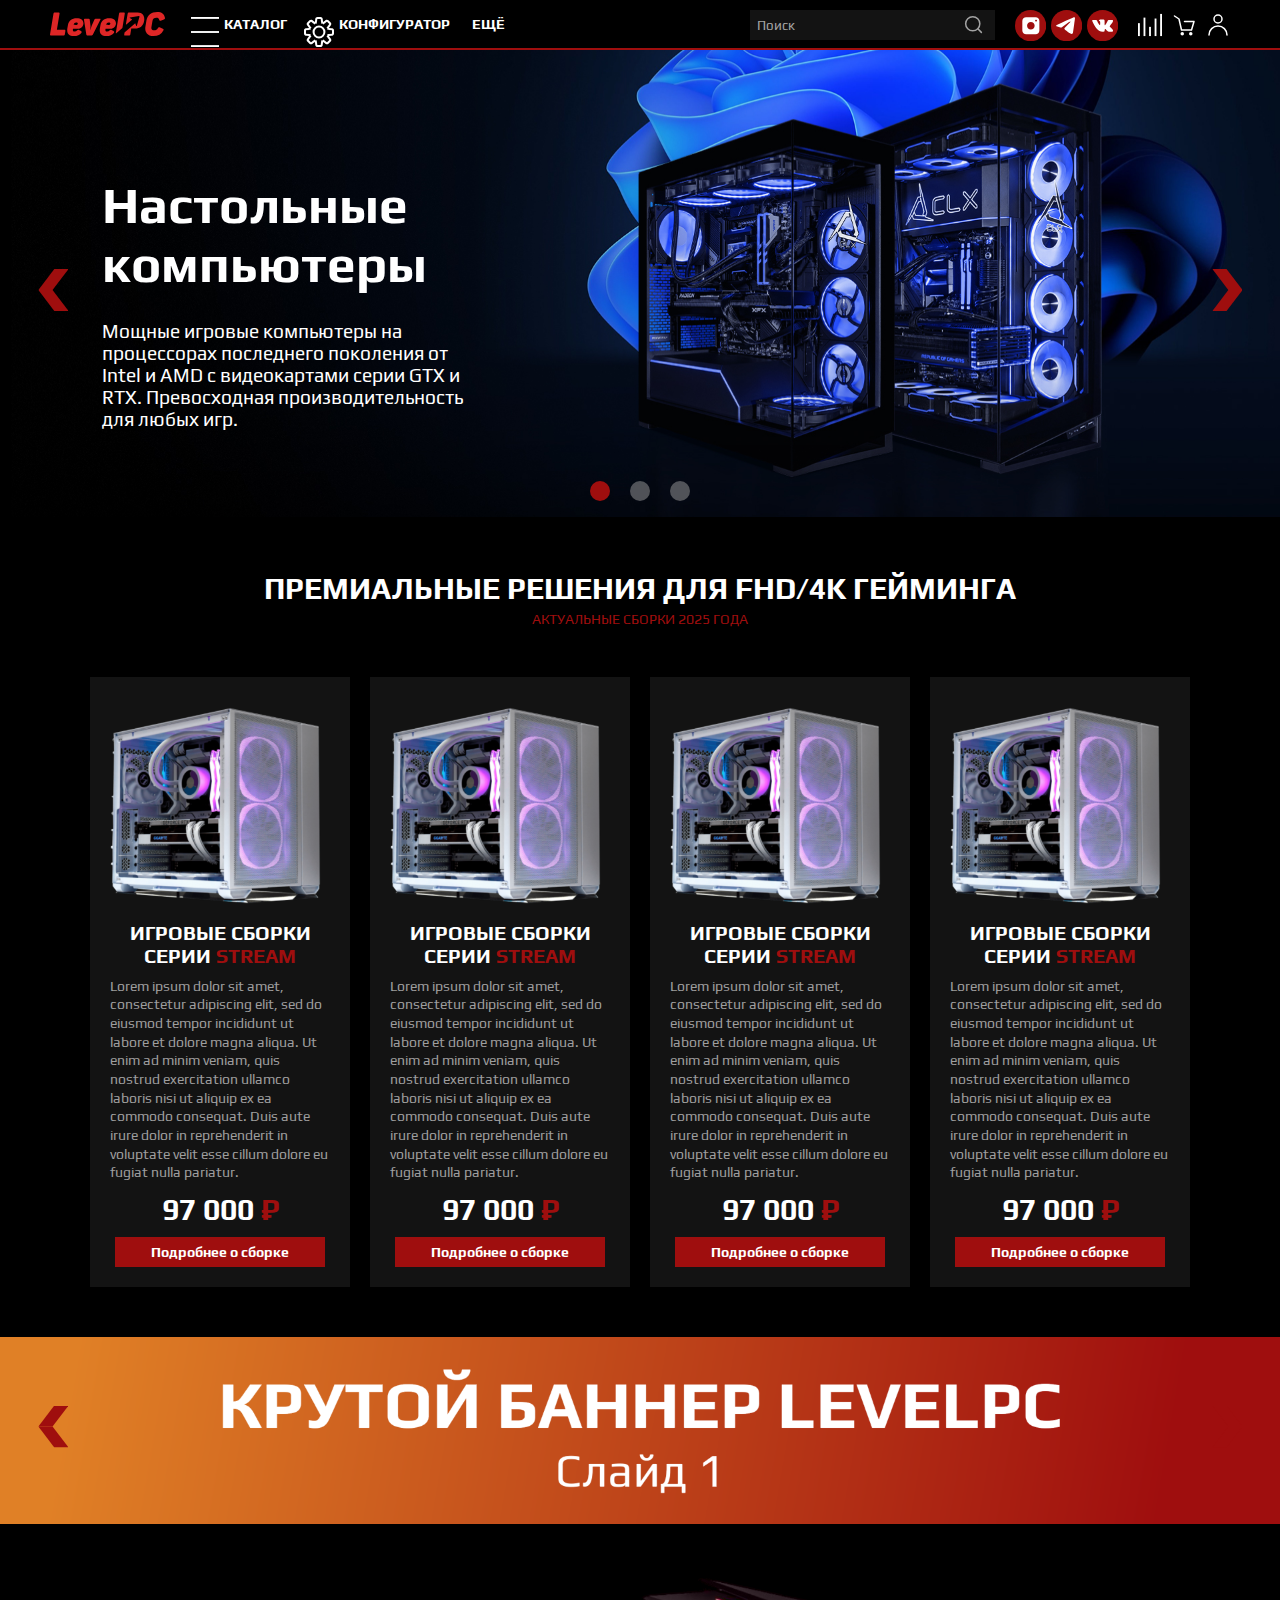
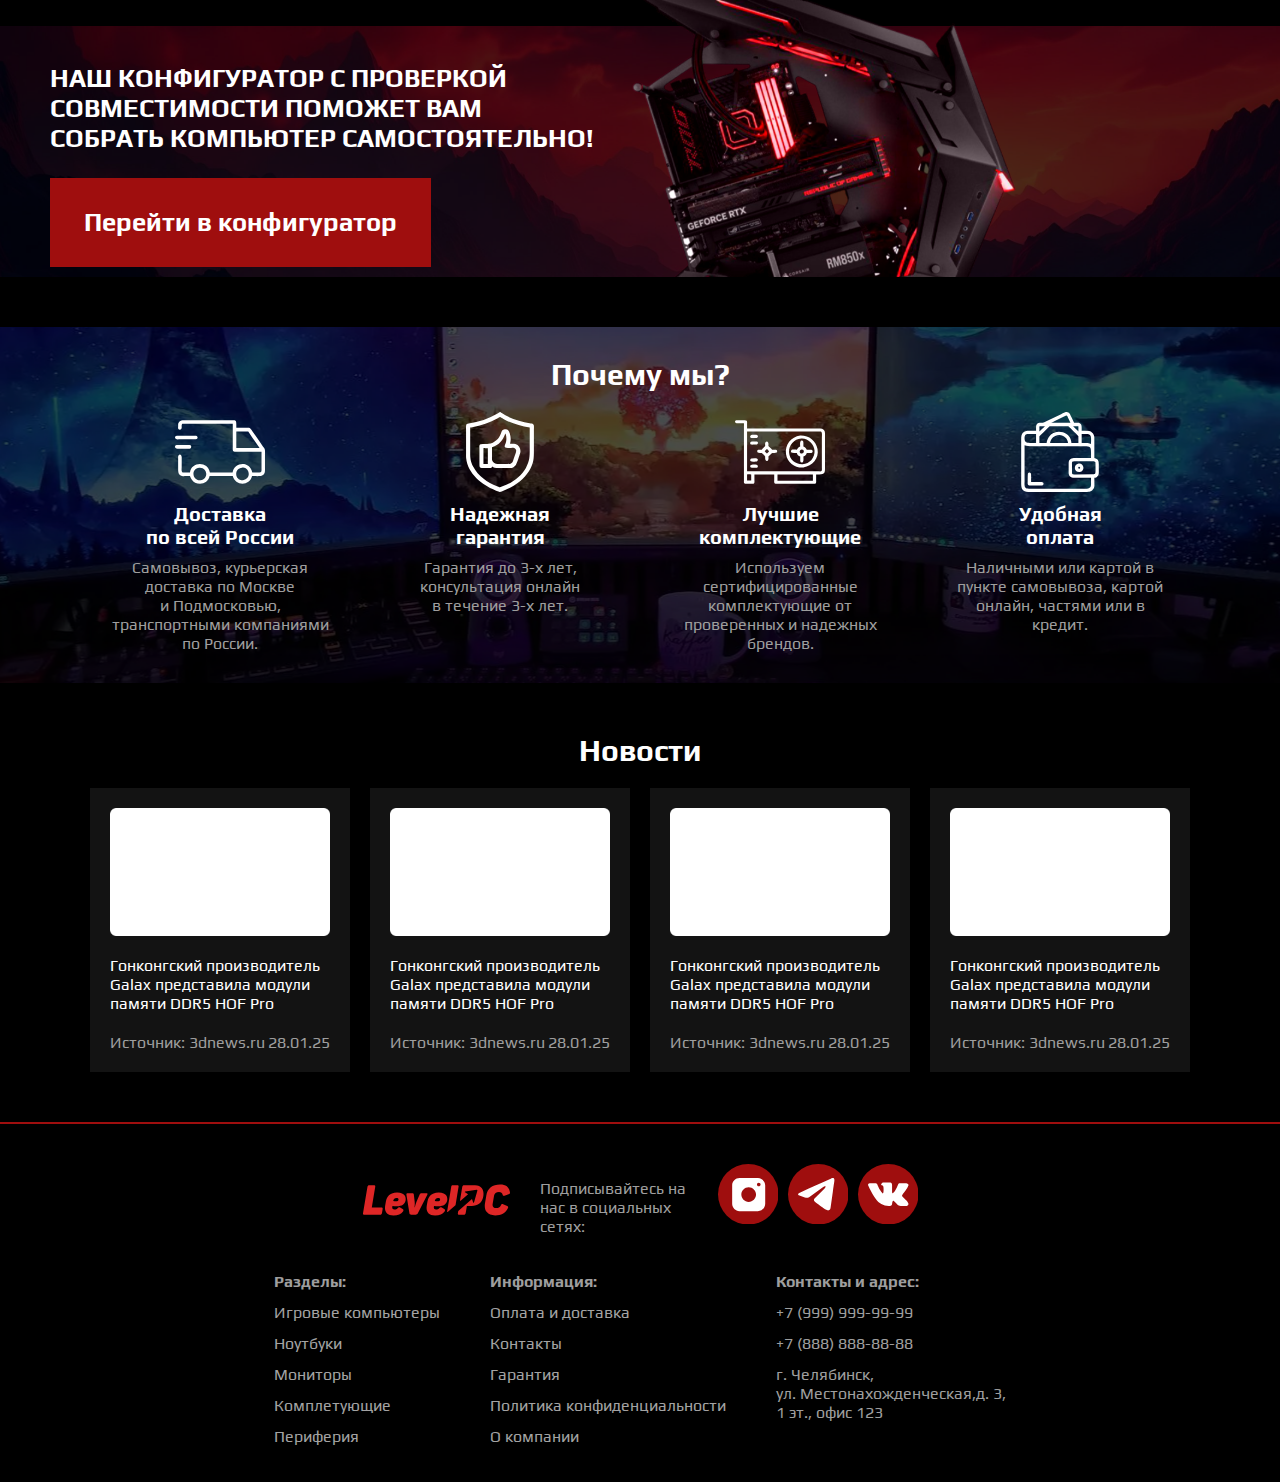
==== commit 87812f1f: "Return to beginning" ====
--- a/index.html
+++ b/index.html
@@ -12,431 +12,531 @@
     <script src="https://code.jquery.com/jquery-3.7.1.js"></script>
 </head>
 <body>
-    <section class="configurator-wrapper">
-        <h2 class="block-title">Конфигуратор</h2>
-        <div class="configurator-container">
-            <div class="your-build-head">
-                <h2 class="block-title">Ваша сборка:</h2>
-                <h2 class="mobile-price-label">144 440 <span style="color:#9f0e0e;">₽</span></h2>
-            </div>
-            <div class="configurator-build-container">
-                <img src="assets/Images/goods/no-pc.png" alt="" class="build-case-image">
-                <div class="build-parts-flex">
-                    <div class="build-part chosen-part">
-                        <div class="part-text">
-                            <p class="build-part-title">Процессор</p>
-                            <p class="build-part-name"><a href="">Intel Core i5-12400F<br>4.8 ГГц, LGA 1700</a></p>
-                            <p class="build-part-price">15 000 <span style="color:#9f0e0e;">₽</span></p>
-                        </div>
-                        <button class="part-replace-button">
-                            <img src="assets/icons/replace-icon.svg" alt="">
+    <header class="header-wrapper">
+        <div class="header-body">
+            <div class="header-left-part">
+                <img class="header-logo" src="assets/icons/main-logo.svg"></img>
+                <button class="burger-menu-button">
+                    <img src="assets/icons/catalogue-header-icon.svg" alt="">
+                    <p class="header-nav-button-label">МЕНЮ</p>
+                </button>
+                
+                <div class="burger-menu-overlay"></div> 
+                
+                <div class="burger-menu-wrapper">
+                    <div class="burger-menu-container">
+                        <img class="header-logo" src="assets/icons/main-logo.svg"></img>
+                        <button class="header-nav-button header-catalogue-button burger-catalogue-button">
+                            <img src="assets/icons/catalogue-header-icon.svg" alt="" class="header-button-icon">
+                            <p class="header-nav-button-label">КАТАЛОГ</p>
                         </button>
-                        <div class="part-counter">
-                            <button class="part-add">+</button>
-                            <input type="text" class="part-count" placeholder="1">
-                            <button class="part-reduce">-</button>
+                        <button class="header-nav-button header-configurator-button">
+                            <img src="assets/icons/configurator-icon.svg" alt="" class="header-button-icon">
+                            <p class="header-nav-button-label">КОНФИГУРАТОР</p>
+                        </button>
+                        <button class="header-nav-button header-about-button">
+                            <img src="assets/icons/about-icon.svg" alt="" class="header-button-icon">
+                            <p class="header-nav-button-label">О КОМПАНИИ</p>
+                        </button>
+                        <button class="header-nav-button header-contacts-button">
+                            <img src="assets/icons/contacts-icon.svg" alt="" class="header-button-icon">
+                            <p class="header-nav-button-label">КОНТАКТЫ</p>
+                        </button>
+                        <button class="header-nav-button header-guarantee-button">
+                            <img src="assets/icons/guarantee-icon.svg" alt="" class="header-button-icon">
+                            <p class="header-nav-button-label">ГАРАНТИЯ</p>
+                        </button>
+                        <div class="header-connect-buttons">
+                            <button class="header-connect-button">
+                                <svg class="header-connect-icon" width="31" height="31" viewBox="0 0 31 31" fill="none" xmlns="http://www.w3.org/2000/svg">
+                                    <ellipse cx="15.64" cy="15.64" rx="15.64" ry="15.64" fill="#9F0E0E"/>
+                                    <path d="M11.11 7.29H20.6C22.69 7.29 24.39 8.98 24.39 11.08V20.56C24.39 22.65 22.69 24.35 20.6 24.35H11.11C9.02 24.35 7.32 22.65 7.32 20.56V11.08C7.32 8.98 9.02 7.29 11.11 7.29ZM22 10.6C22 11.13 21.58 11.55 21.05 11.55C20.53 11.55 20.11 11.13 20.11 10.6C20.11 10.08 20.53 9.66 21.05 9.66C21.58 9.66 22 10.08 22 10.6ZM19.65 15.82C19.65 17.91 17.95 19.61 15.85 19.61C13.76 19.61 12.06 17.91 12.06 15.82C12.06 13.72 13.76 12.03 15.85 12.03C17.95 12.03 19.65 13.72 19.65 15.82Z" fill="white" fill-rule="evenodd"/>
+                                  </svg>
+                            </button>
+                            <button class="header-connect-button">
+                                <svg class="header-connect-icon" width="31" height="31" viewBox="0 0 31 31" fill="none" xmlns="http://www.w3.org/2000/svg">
+                                  <ellipse cx="15.64" cy="15.64" rx="15.64" ry="15.64" fill="#9F0E0E"/>
+                                  <path d="M22.38 7.44S24.12 6.72 23.97 8.47C23.93 9.2 23.49 11.72 23.15 14.46L22 22.56S21.9 23.75 21.03 23.95C20.16 24.16 18.86 23.23 18.62 23.02C18.43 22.87 15 20.55 13.8 19.41C13.46 19.1 13.07 18.48 13.84 17.76L18.91 12.6C19.49 11.98 20.07 10.54 17.65 12.29L10.9 17.19S10.13 17.71 8.68 17.25L5.55 16.21S4.39 15.44 6.37 14.67C11.19 12.24 17.12 9.76 22.38 7.44Z" fill="white"/>
+                                </svg>
+                            </button>
+                            <button class="header-connect-button">
+                                <svg class="header-connect-icon" width="31" height="31" viewBox="0 0 31 31" fill="none" xmlns="http://www.w3.org/2000/svg">
+                                    <ellipse cx="15.64" cy="15.64" rx="15.64" ry="15.64" fill="#9F0E0E"/>
+                                    <path d="M25.16 19.01C24.71 18.47 24.19 17.98 23.69 17.51C23.51 17.34 23.33 17.17 23.15 16.99C22.65 16.5 22.63 16.31 23.03 15.75C23.31 15.36 23.6 14.97 23.89 14.59C24.15 14.25 24.41 13.9 24.67 13.54L24.72 13.47C25.21 12.79 25.72 12.09 25.99 11.24C26.06 11.02 26.13 10.69 25.96 10.42C25.8 10.14 25.47 10.06 25.24 10.02C25.13 10 25.01 10 24.91 10L21.7 10L21.67 10C21.19 10 20.86 10.23 20.67 10.7C20.49 11.15 20.3 11.62 20.07 12.08C19.63 12.99 19.06 14.03 18.24 14.9L18.2 14.94C18.11 15.04 18 15.16 17.92 15.16C17.91 15.16 17.89 15.16 17.88 15.15C17.71 15.09 17.59 14.68 17.6 14.48C17.6 14.48 17.6 14.48 17.6 14.48L17.6 10.77C17.6 10.75 17.59 10.74 17.59 10.73C17.51 10.12 17.33 9.75 16.65 9.62C16.63 9.61 16.61 9.61 16.59 9.61L13.25 9.61C12.71 9.61 12.41 9.83 12.13 10.16C12.05 10.25 11.9 10.43 11.97 10.66C12.05 10.88 12.31 10.93 12.4 10.95C12.81 11.03 13.05 11.28 13.12 11.73C13.23 12.5 13.25 13.33 13.16 14.33C13.14 14.61 13.09 14.83 13.01 15.01C12.99 15.05 12.93 15.19 12.86 15.19C12.84 15.19 12.78 15.18 12.67 15.11C12.41 14.93 12.23 14.68 12 14.37C11.25 13.3 10.62 12.13 10.08 10.79C9.87 10.29 9.5 10.02 9.01 10.01C8.48 10 8 10 7.54 10C7.03 10 6.57 10 6.11 10.01C5.72 10.02 5.45 10.13 5.31 10.36C5.17 10.58 5.18 10.88 5.34 11.23C6.62 14.09 7.79 16.16 9.11 17.96C10.04 19.22 10.97 20.09 12.05 20.71C13.18 21.35 14.44 21.67 15.92 21.67C16.08 21.67 16.26 21.66 16.43 21.66C17.29 21.61 17.6 21.3 17.64 20.47C17.66 20.04 17.71 19.6 17.92 19.21C18.05 18.97 18.18 18.97 18.22 18.97C18.29 18.97 18.39 19.01 18.5 19.08C18.68 19.2 18.84 19.36 18.97 19.5C19.1 19.64 19.22 19.78 19.34 19.91C19.6 20.21 19.88 20.51 20.16 20.8C20.78 21.44 21.47 21.72 22.26 21.66L25.2 21.66C25.21 21.66 25.21 21.66 25.22 21.65C25.51 21.64 25.77 21.47 25.92 21.21C26.1 20.88 26.1 20.46 25.91 20.09C25.69 19.67 25.41 19.31 25.16 19.01Z" fill="white"/>
+                                  </svg>
+                            </button>
                         </div>
                     </div>
-                    <div class="build-part ready-to-pick" >
-                        <div class="part-text">
-                            <p class="build-part-title">Процессор</p>
-                            <p class="build-part-name"><a href="">Intel Core i5-12400F<br>4.8 ГГц, LGA 1700</a></p>
+                </div>
+                
+                <nav class="header-nav-wrapper">
+                    <button class="header-nav-button header-catalogue-button main-catalogue-button">
+                        <img src="assets/icons/catalogue-header-icon.svg" alt="" class="header-button-icon">
+                        <p class="header-nav-button-label">КАТАЛОГ</p>
+                    </button>
+                    <button class="header-nav-button header-configurator-button">
+                        <img src="assets/icons/configurator-icon.svg" alt="" class="header-button-icon">
+                        <p class="header-nav-button-label">КОНФИГУРАТОР</p>
+                    </button>
+                    <!-- <button class="header-nav-button header-pcparts-button">
+                        <img src="assets/icons/pc-parts-icon.svg" alt="" class="header-button-icon">
+                        <p class="header-nav-button-label">КОМПЛЕКТУЮЩИЕ</p>
+                    </button> -->
+                    <button class="header-nav-button header-about-button first-about-button">
+                        <img src="assets/icons/about-icon.svg" alt="" class="header-button-icon">
+                        <p class="header-nav-button-label">О КОМПАНИИ</p>
+                    </button>
+                    <button class="header-nav-button header-contacts-button first-contacts-button">
+                        <img src="assets/icons/contacts-icon.svg" alt="" class="header-button-icon">
+                        <p class="header-nav-button-label">КОНТАКТЫ</p>
+                    </button>
+                    <button class="header-nav-button header-guarantee-button first-guarantee-button">
+                        <img src="assets/icons/guarantee-icon.svg" alt="" class="header-button-icon">
+                        <p class="header-nav-button-label">ГАРАНТИЯ</p>
+                    </button>
+                    <button class="header-nav-button header-more-button">
+                        <p class="header-nav-button-label">ЕЩЁ</p>
+                    </button>
+                        <div class="header-more-menu">
+                            <button class="header-nav-button header-about-button more-menu-button">
+                                <img src="assets/icons/about-icon.svg" alt="" class="header-button-icon">
+                                <p class="header-nav-button-label">О КОМПАНИИ</p>
+                            </button>
+                            <button class="header-nav-button header-contacts-button more-menu-button">
+                                <img src="assets/icons/contacts-icon.svg" alt="" class="header-button-icon">
+                                <p class="header-nav-button-label">КОНТАКТЫ</p>
+                            </button>
+                            <button class="header-nav-button header-guarantee-button more-menu-button">
+                                <img src="assets/icons/guarantee-icon.svg" alt="" class="header-button-icon">
+                                <p class="header-nav-button-label">ГАРАНТИЯ</p>
+                            </button>
                         </div>
-                        <button class="part-replace-button">
-                            <img src="assets/icons/replace-icon.svg" alt="">
-                        </button>
-                        <div class="part-counter">
-                            <button class="part-add">+</button>
-                            <input type="text" class="part-count" placeholder="1">
-                            <button class="part-reduce">-</button>
-                        </div>
-                        <div class="pick-text">
-                            <img src="assets/icons/add-part-icon.svg" alt="" class="add-part-image">
-                            <p class="pick-part-name">Материнская плата</p>
-                        </div>
+                    
+                </nav>
+            </div>
+            <div class="header-right-part">
+                <input type="search" class="header-search" placeholder="Поиск">
+                <div class="header-connect-buttons">
+                    <button class="header-connect-button">
+                        <svg class="header-connect-icon" width="31" height="31" viewBox="0 0 31 31" fill="none" xmlns="http://www.w3.org/2000/svg">
+                            <ellipse cx="15.64" cy="15.64" rx="15.64" ry="15.64" fill="#9F0E0E"/>
+                            <path d="M11.11 7.29H20.6C22.69 7.29 24.39 8.98 24.39 11.08V20.56C24.39 22.65 22.69 24.35 20.6 24.35H11.11C9.02 24.35 7.32 22.65 7.32 20.56V11.08C7.32 8.98 9.02 7.29 11.11 7.29ZM22 10.6C22 11.13 21.58 11.55 21.05 11.55C20.53 11.55 20.11 11.13 20.11 10.6C20.11 10.08 20.53 9.66 21.05 9.66C21.58 9.66 22 10.08 22 10.6ZM19.65 15.82C19.65 17.91 17.95 19.61 15.85 19.61C13.76 19.61 12.06 17.91 12.06 15.82C12.06 13.72 13.76 12.03 15.85 12.03C17.95 12.03 19.65 13.72 19.65 15.82Z" fill="white" fill-rule="evenodd"/>
+                          </svg>
+                    </button>
+                    <button class="header-connect-button">
+                        <svg class="header-connect-icon" width="31" height="31" viewBox="0 0 31 31" fill="none" xmlns="http://www.w3.org/2000/svg">
+                          <ellipse cx="15.64" cy="15.64" rx="15.64" ry="15.64" fill="#9F0E0E"/>
+                          <path d="M22.38 7.44S24.12 6.72 23.97 8.47C23.93 9.2 23.49 11.72 23.15 14.46L22 22.56S21.9 23.75 21.03 23.95C20.16 24.16 18.86 23.23 18.62 23.02C18.43 22.87 15 20.55 13.8 19.41C13.46 19.1 13.07 18.48 13.84 17.76L18.91 12.6C19.49 11.98 20.07 10.54 17.65 12.29L10.9 17.19S10.13 17.71 8.68 17.25L5.55 16.21S4.39 15.44 6.37 14.67C11.19 12.24 17.12 9.76 22.38 7.44Z" fill="white"/>
+                        </svg>
+                    </button>
+                    <button class="header-connect-button">
+                        <svg class="header-connect-icon" width="31" height="31" viewBox="0 0 31 31" fill="none" xmlns="http://www.w3.org/2000/svg">
+                            <ellipse cx="15.64" cy="15.64" rx="15.64" ry="15.64" fill="#9F0E0E"/>
+                            <path d="M25.16 19.01C24.71 18.47 24.19 17.98 23.69 17.51C23.51 17.34 23.33 17.17 23.15 16.99C22.65 16.5 22.63 16.31 23.03 15.75C23.31 15.36 23.6 14.97 23.89 14.59C24.15 14.25 24.41 13.9 24.67 13.54L24.72 13.47C25.21 12.79 25.72 12.09 25.99 11.24C26.06 11.02 26.13 10.69 25.96 10.42C25.8 10.14 25.47 10.06 25.24 10.02C25.13 10 25.01 10 24.91 10L21.7 10L21.67 10C21.19 10 20.86 10.23 20.67 10.7C20.49 11.15 20.3 11.62 20.07 12.08C19.63 12.99 19.06 14.03 18.24 14.9L18.2 14.94C18.11 15.04 18 15.16 17.92 15.16C17.91 15.16 17.89 15.16 17.88 15.15C17.71 15.09 17.59 14.68 17.6 14.48C17.6 14.48 17.6 14.48 17.6 14.48L17.6 10.77C17.6 10.75 17.59 10.74 17.59 10.73C17.51 10.12 17.33 9.75 16.65 9.62C16.63 9.61 16.61 9.61 16.59 9.61L13.25 9.61C12.71 9.61 12.41 9.83 12.13 10.16C12.05 10.25 11.9 10.43 11.97 10.66C12.05 10.88 12.31 10.93 12.4 10.95C12.81 11.03 13.05 11.28 13.12 11.73C13.23 12.5 13.25 13.33 13.16 14.33C13.14 14.61 13.09 14.83 13.01 15.01C12.99 15.05 12.93 15.19 12.86 15.19C12.84 15.19 12.78 15.18 12.67 15.11C12.41 14.93 12.23 14.68 12 14.37C11.25 13.3 10.62 12.13 10.08 10.79C9.87 10.29 9.5 10.02 9.01 10.01C8.48 10 8 10 7.54 10C7.03 10 6.57 10 6.11 10.01C5.72 10.02 5.45 10.13 5.31 10.36C5.17 10.58 5.18 10.88 5.34 11.23C6.62 14.09 7.79 16.16 9.11 17.96C10.04 19.22 10.97 20.09 12.05 20.71C13.18 21.35 14.44 21.67 15.92 21.67C16.08 21.67 16.26 21.66 16.43 21.66C17.29 21.61 17.6 21.3 17.64 20.47C17.66 20.04 17.71 19.6 17.92 19.21C18.05 18.97 18.18 18.97 18.22 18.97C18.29 18.97 18.39 19.01 18.5 19.08C18.68 19.2 18.84 19.36 18.97 19.5C19.1 19.64 19.22 19.78 19.34 19.91C19.6 20.21 19.88 20.51 20.16 20.8C20.78 21.44 21.47 21.72 22.26 21.66L25.2 21.66C25.21 21.66 25.21 21.66 25.22 21.65C25.51 21.64 25.77 21.47 25.92 21.21C26.1 20.88 26.1 20.46 25.91 20.09C25.69 19.67 25.41 19.31 25.16 19.01Z" fill="white"/>
+                          </svg>
+                    </button>
+                </div>
+                <div class="header-functional-buttons">
+                    <button class="compare-button">
+                        <img src="assets/icons/compare-icon.svg" alt="" class="header-funcbutton-icon">
+                    </button>
+                    <button class="shopcart-button">
+                        <img src="assets/icons/cart-icon.svg" alt="" class="header-funcbutton-icon">
+                    </button>
+                    <button class="userprofile-button">
+                        <img src="assets/icons/user-icon.svg" alt="" class="header-funcbutton-icon">
+                    </button>
+                </div>
+                </div>
+            </div>
+        </div>
+    </header>
+    <div class="catalogue-menu">
+        <div class="catalogue-menu-left">
+            <ul>
+                <li data-category="computers">Компьютеры
+                    <img src="assets/icons/catalogue-arrow-icon.svg" alt="">
+                </li>
+                <li data-category="components">Комплектующие
+                    <img src="assets/icons/catalogue-arrow-icon.svg" alt="">
+                </li>
+                <li data-category="laptops">Ноутбуки
+                    <img src="assets/icons/catalogue-arrow-icon.svg" alt="">
+                </li>
+                <li data-category="monitors">Мониторы
+                    <img src="assets/icons/catalogue-arrow-icon.svg" alt="">
+                </li>
+                <li data-category="peripherals">Периферия
+                    <img src="assets/icons/catalogue-arrow-icon.svg" alt="">
+                </li>
+            </ul>
+        </div>
+        <div class="catalogue-divider"></div>
+        <div class="catalogue-menu-right">
+            <div class="category-content active" id="computers">
+                <p class="catalogue-category-title">Игровые компьютеры</p>
+                <div class="category-list">
+                    <ul class="computers-list-titles">
+                        <li class="computers-list-title"><a href="">Серии игровых компьютеров</a></li>
+                        <li><a href="">Сборки на процессорах Ryzen 5</a></li>
+                        <li><a href="">Сборки на процессорах Ryzen 7</a></li>
+                        <li><a href="">Сборки на процессорах Ryzen 9</a></li>
+                    </ul>
+                    <ul class="computers-list-titles">
+                        <li><a href="">Сборки на процессорах Intel Core-i3</a></li>
+                        <li><a href="">Сборки на процессорах Intel Core-i5</a></li>
+                        <li><a href="">Сборки на процессорах Intel Core-i7</a></li>
+                        <li><a href="">Сборки на процессорах Intel Core-i9</a></li>
+                    </ul>
+                </div>
+            </div>
+            <div class="category-content" id="components">
+                <p class="catalogue-category-title">Комплектующие</p>
+                <div class="category-list">
+                    <ul class="computers-list-titles">
+                        <li class="computers-list-title"><a href=""></a>Процессоры</li>
+                        <li><a href="">Видеокарты</a></li>
+                        <li><a href="">Материнские платы</a></li>
+                        <li><a href="">Оперативная память</a></li>
+                    </ul>
+                    <ul class="computers-list-titles">
+                        <li><a href="">Диски SSD</a></li>
+                        <li><a href="">Жесткие диски</a></li>
+                        <li><a href="">Блоки питания</a></li>
+                        <li><a href="">Корпуса</a></li>
+                    </ul>
+                </div>
+            </div>
+            <div class="category-content" id="monitors">
+                <p class="catalogue-category-title">Мониторы</p>
+                <div class="category-list">
+                    <ul class="computers-list-titles">
+                        <li class="computers-list-title"><a href="">Мониторы диагональю до 22 дюймов</a></li>
+                        <li><a href="">Мониторы диагональю до 24 дюймов</a></li>
+                        <li><a href="">Мониторы диагональю до 27 дюймов</a></li>
+                        <li><a href="">Мониторы диагональю до 32 дюймов</a></li>
+                    </ul>
+                    <ul class="computers-list-titles">
+                        <li><a href="">Мониторы диагональю от 32 дюймов</a></li>
+                        <li><a href="">Мониторы с частотой кадров от 75 Гц</a></li>
+                        <li><a href="">Мониторы с частотой кадров от 120 Г</a></li>
+                        <li><a href="">Мониторы с частотой кадров от 144 Г</a></li>
+                    </ul>
+                </div>
+            </div>
+            <div class="category-content" id="laptops">
+                <!-- Содержимое для мониторов -->
+                <p class="catalogue-category-title">Ноутбуки</p>
+                <div class="category-list">
+                    <ul class="computers-list-titles">
+                        <li class="computers-list-title">Здесь что-то будет...</li>
+                        <li>Здесь что-то будет...</li>
+                        <li>Здесь что-то будет...</li>
+                        <li>Здесь что-то будет...</li>
+                    </ul>
+                    <ul class="computers-list-titles">
+                        <li>Здесь что-то будет...</li>
+                        <li>Здесь что-то будет...</li>
+                        <li>Здесь что-то будет...</li>
+                        <li>Здесь что-то будет...</li>
+                    </ul>
+                </div>
+            </div>
+            <div class="category-content" id="peripherals">
+                <!-- Содержимое для периферии -->
+                <p class="catalogue-category-title">Периферия</p>
+                <div class="category-list">
+                    <ul class="computers-list-titles">
+                        <li class="computers-list-title"><a href="">Клавиатуры</a></li>
+                        <li><a href="">Мыши</a></li>
+                        <li><a href="">Наушники</a></li>
+                        <li><a href="">Web-камеры</a></li>
+                    </ul>
+                    <ul class="computers-list-titles">
+                        <li><a href="">Коврики</a></li>
+                        <!-- <li> </li>
+                        <li> </li>
+                        <li> </li> -->
+                    </ul>
+                </div>
+            </div>
+        </div>
+    </div>
+    <section class="slider-wrapper"  id="slide1">
+        <div class="slider-content">
+            <!-- Слайды с изображениями и текстом -->
+            <div class="slider-images" >
+                <div class="slide active">
+                    <img src="assets/Images/banners/mainpage_slider-1.png" alt="Slide 1">
+                    <div class="slider-title">
+                        <h1>Настольные компьютеры</h1>
+                        <p>Мощные игровые компьютеры на процессорах последнего поколения от Intel и AMD с видеокартами серии GTX и RTX. Превосходная производительность для любых игр.</p>
                     </div>
-                    <div class="build-part ready-to-pick unavailable-to-pick" >
-                        <div class="part-text">
-                            <p class="build-part-title">Процессор</p>
-                            <p class="build-part-name"><a href="">Intel Core i5-12400F<br>4.8 ГГц, LGA 1700</a></p>
-                        </div>
-                        <button class="part-replace-button">
-                            <img src="assets/icons/replace-icon.svg" alt="">
-                        </button>
-                        <div class="part-counter">
-                            <button class="part-add">+</button>
-                            <input type="text" class="part-count" placeholder="1">
-                            <button class="part-reduce">-</button>
-                        </div>
-                        <div class="pick-text">
-                            <img src="assets/icons/add-part-icon.svg" alt="" class="add-part-image">
-                            <p class="pick-part-name">Видеокарта</p>
-                        </div>
+                </div>
+                <div class="slide">
+                    <img src="assets/Images/banners/mainpage_slider-2.png" alt="Slide 2">
+                    <div class="slider-title">
+                        <h1>Ноутбуки</h1>
+                        <p>Современные ноутбуки для работы и игр с процессорами Ryzen 5 и Intel Core-i5. Легкость и мобильность в сочетании с мощностью.</p>
                     </div>
-                    <div class="build-part ready-to-pick unavailable-to-pick" >
-                        <div class="part-text">
-                            <p class="build-part-title">Процессор</p>
-                            <p class="build-part-name"><a href="">Intel Core i5-12400F<br>4.8 ГГц, LGA 1700</a></p>
-                        </div>
-                        <button class="part-replace-button">
-                            <img src="assets/icons/replace-icon.svg" alt="">
-                        </button>
-                        <div class="part-counter">
-                            <button class="part-add">+</button>
-                            <input type="text" class="part-count" placeholder="1">
-                            <button class="part-reduce">-</button>
-                        </div>
-                        <div class="pick-text">
-                            <img src="assets/icons/add-part-icon.svg" alt="" class="add-part-image">
-                            <p class="pick-part-name">Оперативная память</p>
-                        </div>
+                </div>
+                <div class="slide">
+                    <img src="assets/Images/banners/mainpage_slider-3.png" alt="Slide 3">
+                    <div class="slider-title">
+                        <h1>Мониторы</h1>
+                        <p>Игровые мониторы с высокой частотой обновления и минимальным временем отклика. Идеально для профессиональных геймеров.</p>
                     </div>
-                    <div class="build-part ready-to-pick unavailable-to-pick" >
-                        <div class="part-text">
-                            <p class="build-part-title">Процессор</p>
-                            <p class="build-part-name"><a href="">Intel Core i5-12400F<br>4.8 ГГц, LGA 1700</a></p>
-                        </div>
-                        <button class="part-replace-button">
-                            <img src="assets/icons/replace-icon.svg" alt="">
-                        </button>
-                        <div class="part-counter">
-                            <button class="part-add">+</button>
-                            <input type="text" class="part-count" placeholder="1">
-                            <button class="part-reduce">-</button>
-                        </div>
-                        <div class="pick-text">
-                            <img src="assets/icons/add-part-icon.svg" alt="" class="add-part-image">
-                            <p class="pick-part-name">Система охлаждения процессора</p>
-                        </div>
-                    </div>
-                    <div class="build-part ready-to-pick unavailable-to-pick" >
-                        <div class="part-text">
-                            <p class="build-part-title">Процессор</p>
-                            <p class="build-part-name"><a href="">Intel Core i5-12400F<br>4.8 ГГц, LGA 1700</a></p>
-                        </div>
-                        <button class="part-replace-button">
-                            <img src="assets/icons/replace-icon.svg" alt="">
-                        </button>
-                        <div class="part-counter">
-                            <button class="part-add">+</button>
-                            <input type="text" class="part-count" placeholder="1">
-                            <button class="part-reduce">-</button>
-                        </div>
-                        <div class="pick-text">
-                            <img src="assets/icons/add-part-icon.svg" alt="" class="add-part-image">
-                            <p class="pick-part-name">Жесткий диск</p>
-                        </div>
-                    </div>
-                    <div class="build-part ready-to-pick unavailable-to-pick" >
-                        <div class="part-text">
-                            <p class="build-part-title">Процессор</p>
-                            <p class="build-part-name"><a href="">Intel Core i5-12400F<br>4.8 ГГц, LGA 1700</a></p>
-                            
-                        </div>
-                        <button class="part-replace-button">
-                            <img src="assets/icons/replace-icon.svg" alt="">
-                        </button>
-                        <div class="part-counter">
-                            <button class="part-add">+</button>
-                            <input type="text" class="part-count" placeholder="1">
-                            <button class="part-reduce">-</button>
-                        </div>
-                        <div class="pick-text">
-                            <img src="assets/icons/add-part-icon.svg" alt="" class="add-part-image">
-                            <p class="pick-part-name">Твердотельный накопитель</p>
-                        </div>
-                    </div>
-                    <div class="build-part ready-to-pick unavailable-to-pick" >
-                        <div class="part-text">
-                            <p class="build-part-title">Процессор</p>
-                            <p class="build-part-name"><a href="">Intel Core i5-12400F<br>4.8 ГГц, LGA 1700</a></p>
-                        </div>
-                        <button class="part-replace-button">
-                            <img src="assets/icons/replace-icon.svg" alt="">
-                        </button>
-                        <div class="part-counter">
-                            <button class="part-add">+</button>
-                            <input type="text" class="part-count" placeholder="1">
-                            <button class="part-reduce">-</button>
-                        </div>
-                        <div class="pick-text">
-                            <img src="assets/icons/add-part-icon.svg" alt="" class="add-part-image">
-                            <p class="pick-part-name">Корпус</p>
-                        </div>
-                    </div>
-                    <div class="build-part ready-to-pick unavailable-to-pick" >
-                        <div class="part-text">
-                            <p class="build-part-title">Процессор</p>
-                            <p class="build-part-name"><a href="">Intel Core i5-12400F<br>4.8 ГГц, LGA 1700</a></p>
-                        </div>
-                        <button class="part-replace-button">
-                            <img src="assets/icons/replace-icon.svg" alt="">
-                        </button>
-                        <div class="part-counter">
-                            <button class="part-add">+</button>
-                            <input type="text" class="part-count" placeholder="1">
-                            <button class="part-reduce">-</button>
-                        </div>
-                        <div class="pick-text">
-                            <img src="assets/icons/add-part-icon.svg" alt="" class="add-part-image">
-                            <p class="pick-part-name">Система охлаждения корпуса</p>
-                        </div>
-                    </div>
-                </div>
-            </div>
-            <div class="configurator-bottom">
-                <h2 class="final-price-label">Итоговая стоимость: 144 440 <span style="color:#9f0e0e;">₽</span></h2>
-                <div class="configurator-bottom-right-part">
-                    <p class="save-information-label">Сохраните информацию сборке:</p>
-                    <div class="save-information">
-                        <button class="save-by-button">e-mail</button>
-                        <button class="save-by-button">Печать</button>
-                        <button class="save-by-button">в PDF</button>
-                    </div>
-                    <button class="build-order-button">
-                        Заказать конфигурацию
-                    </button>
-                </div>
-            </div>
-        </div>
-    </section>
-    <section class="parts-list-wrapper">
-        <!-- <div class="right-popup-wrapper">
-            <div class="goods-info-container"></div>
-        </div> -->
-        <h2 class="block-title">Материнские платы</h2>
-        <div class="filters-button">
-            <img src="assets/icons/filters-icon.svg" alt="">
-            <p class="filters-title">Фильтры</p>
-        </div>
-        <div class="parts-list-container">
-            <div class="specs-drop-list">
-                <div class="specs-drop-list-main">
-                    <p class="drop-list-title">Производитель</p>
-                    <img src="assets/icons/droplist-arrow-icon.svg" alt="" class="droplist-icon">
-                    <div class="droplist-list">
-                        <div class="droplist-item droplist-item_1">
-                            <p>AsRock</p>
-                            <input type="checkbox" class="droplist-checkbox">
-                        </div>
-                        <div class="droplist-item droplist-item_1">
-                            <p>ColorFul</p>
-                            <input type="checkbox" class="droplist-checkbox">
-                        </div>
-                        <div class="droplist-item droplist-item_1">
-                            <p>GIGABYTE</p>
-                            <input type="checkbox" class="droplist-checkbox">
-                        </div>
-                        <div class="droplist-item droplist-item_1">
-                            <p>MaxSun</p>
-                            <input type="checkbox" class="droplist-checkbox">
-                        </div>
-                        <div class="droplist-item droplist-item_1">
-                            <p>MSI</p>
-                            <input type="checkbox" class="droplist-checkbox">
-                        </div>
-                    </div>
-                </div>
-                <!-- <div class="specs-drop-list-main">
-                    <p class="drop-list-title">Сокет</p>
-                    <img src="assets/icons/droplist-arrow-icon.svg" alt="" class="droplist-icon">
-                    <div class="droplist-list">
-                        <div class="droplist-item droplist-item_1">
-                            <p>AM5</p>
-                            <input type="checkbox" class="droplist-checkbox">
-                        </div>
-                        <div class="droplist-item droplist-item_1">
-                            <p>AM4</p>
-                            <input type="checkbox" class="droplist-checkbox">
-                        </div>
-                        <div class="droplist-item droplist-item_1">
-                            <p>LGA1851</p>
-                            <input type="checkbox" class="droplist-checkbox">
-                        </div>
-                        <div class="droplist-item droplist-item_1">
-                            <p>LGA1700</p>
-                            <input type="checkbox" class="droplist-checkbox">
-                        </div>
-                        <div class="droplist-item droplist-item_1">
-                            <p>LGA1200</p>
-                            <input type="checkbox" class="droplist-checkbox">
-                        </div>
-                    </div>
-                </div> -->
-                <div class="specs-drop-list-main">
-                    <p class="drop-list-title">Тип памяти</p>
-                    <img src="assets/icons/droplist-arrow-icon.svg" alt="" class="droplist-icon">
-                    <div class="droplist-list">
-                        <div class="droplist-item droplist-item_1">
-                            <p>DDR5</p>
-                            <input type="checkbox" class="droplist-checkbox">
-                        </div>
-                        <div class="droplist-item droplist-item_1">
-                            <p>DDR4</p>
-                            <input type="checkbox" class="droplist-checkbox">
-                        </div>
-                    </div>
-                </div>
-                <div class="specs-drop-list-main">
-                    <p class="drop-list-title">Форм-фактор</p>
-                    <img src="assets/icons/droplist-arrow-icon.svg" alt="" class="droplist-icon">
-                    <div class="droplist-list">
-                        <div class="droplist-item droplist-item_1">
-                            <p>E-ATX</p>
-                            <input type="checkbox" class="droplist-checkbox">
-                        </div>
-                        <div class="droplist-item droplist-item_1">
-                            <p>Standard-ATX</p>
-                            <input type="checkbox" class="droplist-checkbox">
-                        </div>
-                        <div class="droplist-item droplist-item_1">
-                            <p>Micro-ATX</p>
-                            <input type="checkbox" class="droplist-checkbox">
-                        </div>
-                        <div class="droplist-item droplist-item_1">
-                            <p>Mini-ATX</p>
-                            <input type="checkbox" class="droplist-checkbox">
-                        </div>
-                    </div>
-                </div>
-                <div class="specs-drop-list-main">
-                    <p class="drop-list-title">Чипсет AMD</p>
-                    <img src="assets/icons/droplist-arrow-icon.svg" alt="" class="droplist-icon">
-                    <div class="droplist-list">
-                        <div class="droplist-item droplist-item_1">
-                            <p>X870</p>
-                            <input type="checkbox" class="droplist-checkbox">
-                        </div>
-                        <div class="droplist-item droplist-item_1">
-                            <p>X870E</p>
-                            <input type="checkbox" class="droplist-checkbox">
-                        </div>
-                        <div class="droplist-item droplist-item_1">
-                            <p>B850</p>
-                            <input type="checkbox" class="droplist-checkbox">
-                        </div>
-                        <div class="droplist-item droplist-item_1">
-                            <p>B840</p>
-                            <input type="checkbox" class="droplist-checkbox">
-                        </div>
-                    </div>
-                </div>
-                <div class="specs-drop-list-main">
-                    <p class="drop-list-title">Чипсет Intel</p>
-                    <img src="assets/icons/droplist-arrow-icon.svg" alt="" class="droplist-icon">
-                    <div class="droplist-list">
-                        <div class="droplist-item droplist-item_1">
-                            <p>Z890</p>
-                            <input type="checkbox" class="droplist-checkbox">
-                        </div>
-                        <div class="droplist-item droplist-item_1">
-                            <p>Z790</p>
-                            <input type="checkbox" class="droplist-checkbox">
-                        </div>
-                        <div class="droplist-item droplist-item_1">
-                            <p>H770</p>
-                            <input type="checkbox" class="droplist-checkbox">
-                        </div>
-                        <div class="droplist-item droplist-item_1">
-                            <p>B760</p>
-                            <input type="checkbox" class="droplist-checkbox">
-                        </div>
-                    </div>
-                </div>
-                <div class="specs-drop-list-main">
-                    <p class="drop-list-title">Количество слотов памяти</p>
-                    <img src="assets/icons/droplist-arrow-icon.svg" alt="" class="droplist-icon">
-                    <div class="droplist-list">
-                        <div class="droplist-item droplist-item_1">
-                            <p>8</p>
-                            <input type="checkbox" class="droplist-checkbox">
-                        </div>
-                        <div class="droplist-item droplist-item_1">
-                            <p>4</p>
-                            <input type="checkbox" class="droplist-checkbox">
-                        </div>
-                        <div class="droplist-item droplist-item_1">
-                            <p>2</p>
-                            <input type="checkbox" class="droplist-checkbox">
-                        </div>
-                    </div>
-                </div>
-                <div class="specs-drop-list-main">
-                    <p class="drop-list-title">Количество разъемов M.2</p>
-                    <img src="assets/icons/droplist-arrow-icon.svg" alt="" class="droplist-icon">
-                    <div class="droplist-list">
-                        <div class="droplist-item droplist-item_1">
-                            <p>3</p>
-                            <input type="checkbox" class="droplist-checkbox">
-                        </div>
-                        <div class="droplist-item droplist-item_1">
-                            <p>2</p>
-                            <input type="checkbox" class="droplist-checkbox">
-                        </div>
-                        <div class="droplist-item droplist-item_1">
-                            <p>1</p>
-                            <input type="checkbox" class="droplist-checkbox">
-                        </div>
-                        <div class="droplist-item droplist-item_1">
-                            <p>0</p>
-                            <input type="checkbox" class="droplist-checkbox">
-                        </div>
-                    </div>
-                </div>
-            </div>
-            <input type="search" class="item-search-field" placeholder="Поиск по результатам">
-        </div>
-        <div class="pc-parts-list">
-            <div class="parts-list-item added-item">
-                <img src="assets/Images/goods/motherboard.png" alt="" class="list-item-image">
-                <div class="item-title-and-price">
-                    <p class="item-name">MSI MPG Z790 CARBON MAX WIFI II</p>
-                    <p class="item-price">45 000 <span style="color:#9f0e0e;">₽</span></p>
-                    <div class="item-buttons">
-                        <button class="item-compare">В сравнения</button>
-                        <button class="item-info">Инфо</button>
-                    </div>
-                </div>
-                <button class="add-to-build">
-                    <img src="assets/icons/add-to-build-icon.svg" alt="" class="add-to-build-icon">
+                </div>
+            </div>
+        </div>
+    
+        <!-- Кнопки навигации -->
+        <button class="slider-nav prev"><img src="assets/icons/slider-left.svg" alt=""></button>
+        <button class="slider-nav next"><img src="assets/icons/slider-right.svg" alt=""></button>
+    
+        <!-- Индикаторы -->
+        <div class="slider-indicators">
+            <span class="indicator active"></span>
+            <span class="indicator"></span>
+            <span class="indicator"></span>
+        </div>
+    </section>
+    <section class="computer-series-title-wrapper">
+        <div class="series-title-wrapper">
+            <p>ПРЕМИАЛЬНЫЕ РЕШЕНИЯ ДЛЯ FHD/4K ГЕЙМИНГА</p>
+            <p class="series-title-caption">АКТУАЛЬНЫЕ СБОРКИ 2025 ГОДА</p>
+        </div>
+    </section>
+    <section class="computer-series-wrapper">
+        <div class="series-part">
+            <img src="assets/Images/goods/pc-1.png" alt="" class="series-part-image">
+            <div class="series-part-title">
+                <p>ИГРОВЫЕ СБОРКИ СЕРИИ <span style="color:#9f0e0e;">STREAM</span></p>
+            </div>
+            <div class="series-part-caption">
+                Lorem ipsum dolor sit amet, consectetur adipiscing elit, 
+                sed do eiusmod tempor incididunt ut labore et dolore magna aliqua. 
+                Ut enim ad minim veniam, quis nostrud exercitation ullamco laboris 
+                nisi ut aliquip ex ea commodo consequat. Duis aute irure dolor in 
+                reprehenderit in voluptate velit esse cillum dolore eu fugiat nulla 
+                pariatur. 
+            </div>
+            <p class="series-part-price">97 000<span style="color:#9f0e0e;"> ₽</span></p>
+            <div class="button-container">
+                <button class="computer-series-part-button">
+                    Подробнее о сборке
                 </button>
-                <div class="item-remove-and-count">
-                    <button class="remove-item-button">
-                        <img src="assets/icons/item-inbuild-icon.svg" alt="">
-                    </button>
-                    <div class="part-counter item-counter">
-                        <button class="part-add">+</button>
-                        <input type="text" class="part-count" placeholder="1">
-                        <button class="part-reduce">-</button>
-                    </div>
-                </div>
-            </div>
-            <div class="parts-list-item">
-                <img src="assets/Images/goods/motherboard.png" alt="" class="list-item-image">
-                <div class="item-title-and-price">
-                    <p class="item-name">MSI MPG Z790 CARBON MAX WIFI II</p>
-                    <p class="item-price">45 000 <span style="color:#9f0e0e;">₽</span></p>
-                    <div class="item-buttons">
-                        <button class="item-compare">В сравнения</button>
-                        <button class="item-info">Инфо</button>
-                    </div>
-                </div>
-                <button class="add-to-build">
-                    <img src="assets/icons/add-to-build-icon.svg" alt="" class="add-to-build-icon">
+            </div>
+        </div>
+        <div class="series-part">
+            <img src="assets/Images/goods/pc-1.png" alt="" class="series-part-image">
+            <div class="series-part-title">
+                <p>ИГРОВЫЕ СБОРКИ СЕРИИ <span style="color:#9f0e0e;">STREAM</span></p>
+            </div>
+            <div class="series-part-caption">
+                Lorem ipsum dolor sit amet, consectetur adipiscing elit, 
+                sed do eiusmod tempor incididunt ut labore et dolore magna aliqua. 
+                Ut enim ad minim veniam, quis nostrud exercitation ullamco laboris 
+                nisi ut aliquip ex ea commodo consequat. Duis aute irure dolor in 
+                reprehenderit in voluptate velit esse cillum dolore eu fugiat nulla 
+                pariatur. 
+            </div>
+            <p class="series-part-price">97 000<span style="color:#9f0e0e;"> ₽</span></p>
+            <div class="button-container">
+                <button class="computer-series-part-button">
+                    Подробнее о сборке
                 </button>
-                <div class="item-remove-and-count">
-                    <button class="remove-item-button">
-                        <img src="assets/icons/item-inbuild-icon.svg" alt="">
-                    </button>
-                    <div class="part-counter item-counter">
-                        <button class="part-add">+</button>
-                        <input type="text" class="part-count" placeholder="1">
-                        <button class="part-reduce">-</button>
-                    </div>
-                </div>
-            </div>
-        </div>
-    </section>
+            </div>
+        </div>
+        <div class="series-part">
+            <img src="assets/Images/goods/pc-1.png" alt="" class="series-part-image">
+            <div class="series-part-title">
+                <p>ИГРОВЫЕ СБОРКИ СЕРИИ <span style="color:#9f0e0e;">STREAM</span></p>
+            </div>
+            <div class="series-part-caption">
+                Lorem ipsum dolor sit amet, consectetur adipiscing elit, 
+                sed do eiusmod tempor incididunt ut labore et dolore magna aliqua. 
+                Ut enim ad minim veniam, quis nostrud exercitation ullamco laboris 
+                nisi ut aliquip ex ea commodo consequat. Duis aute irure dolor in 
+                reprehenderit in voluptate velit esse cillum dolore eu fugiat nulla 
+                pariatur. 
+            </div>
+            <p class="series-part-price">97 000<span style="color:#9f0e0e;"> ₽</span></p>
+            <div class="button-container">
+                <button class="computer-series-part-button">
+                    Подробнее о сборке
+                </button>
+            </div>
+        </div>
+        <div class="series-part">
+            <img src="assets/Images/goods/pc-1.png" alt="" class="series-part-image">
+            <div class="series-part-title">
+                <p>ИГРОВЫЕ СБОРКИ СЕРИИ <span style="color:#9f0e0e;">STREAM</span></p>
+            </div>
+            <div class="series-part-caption">
+                Lorem ipsum dolor sit amet, consectetur adipiscing elit, 
+                sed do eiusmod tempor incididunt ut labore et dolore magna aliqua. 
+                Ut enim ad minim veniam, quis nostrud exercitation ullamco laboris 
+                nisi ut aliquip ex ea commodo consequat. Duis aute irure dolor in 
+                reprehenderit in voluptate velit esse cillum dolore eu fugiat nulla 
+                pariatur. 
+            </div>
+            <p class="series-part-price">97 000<span style="color:#9f0e0e;"> ₽</span></p>
+            <div class="button-container">
+                <button class="computer-series-part-button">
+                    Подробнее о сборке
+                </button>
+            </div>
+        </div>
+    </section>
+    <section class="second-slider-wrapper">
+        <div class="slider-content">
+            <div class="slider-images">
+                <div class="slide active">
+                    <img src="assets/Images/banners/secon-slider-1.png" alt="Slide 1">
+                </div>
+                <div class="slide">
+                    <img src="assets/Images/banners/secon-slider-2.png" alt="Slide 2">
+                </div>
+                <div class="slide">
+                    <img src="assets/Images/banners/secon-slider-3.png" alt="Slide 3">
+                </div>
+            </div>
+        </div>
+        <button class="slider-nav prev"><img src="assets/icons/slider-left.svg" alt=""></button>
+        <button class="slider-nav next"><img src="assets/icons/slider-right.svg" alt=""></button>
+
+    </section>
+    <section class="configurator-banner-wrapper">
+        <img src="assets/Images/banners/configurator-banner-back.png" alt="" class="configurator-banner-back">
+        <div class="configurator-banner-container">
+            <div class="configurator-banner-left-part">
+                <h1 class="configurator-banner-title">
+                    НАШ КОНФИГУРАТОР С ПРОВЕРКОЙ <br>СОВМЕСТИМОСТИ ПОМОЖЕТ ВАМ <br>СОБРАТЬ КОМПЬЮТЕР САМОСТОЯТЕЛЬНО!
+                </h1>
+                <button class="configurator-banner-button">
+                    Перейти в конфигуратор
+                </button>
+            </div>
+            <img src="assets/Images/banners/configurator-banner-pc.png" alt="" class="configurator-banner-pc">
+        </div>
+    </section>
+    <section class="advantages-banner-wrapper">
+        <!-- <img src="assets/Images/banners/why-we-banner.png" alt="" class="advantages-banner-image"> -->
+        <div class="advantages-container">
+            <h2 class="advantages-title">Почему мы?</h2>
+            <div class="advantages-flex">
+                <div class="advantage-item">
+                    <img src="assets/icons/advantage-shipping-icon.svg" alt="" class="advantage-image">
+                    <p class="advantage-title">Доставка<br>по всей России</p>
+                    <p class="advantage-caption">Самовывоз, курьерская доставка по Москве<br>
+                        и Подмосковью, транспортными компаниями по России.</p>
+                </div>
+                <div class="advantage-item">
+                    <img src="assets/icons/advantage-guarantee-icon.svg" alt="" class="advantage-image">
+                    <p class="advantage-title">Надежная<br>гарантия</p>
+                    <p class="advantage-caption">Гарантия до 3-х лет, консультация онлайн <br>в течение 3-х лет.</p>
+                </div>
+                <div class="advantage-item">
+                    <img src="assets/icons/advantage-parts-icon.svg" alt="" class="advantage-image">
+                    <p class="advantage-title">Лучшие<br>комплектующие</p>
+                    <p class="advantage-caption">Используем сертифицированные комплектующие от проверенных и надежных брендов.</p>
+                </div>
+                <div class="advantage-item">
+                    <img src="assets/icons/advantage-money-icon.svg" alt="" class="advantage-image">
+                    <p class="advantage-title">Удобная<br>оплата</p>
+                    <p class="advantage-caption">Наличными или картой в пункте самовывоза, картой онлайн, частями или в кредит.</p>
+                </div>
+            </div>
+        </div>
+    </section>
+    <section class="news-wrapper">
+        <h2 class="news-title">Новости</h2>
+        <div class="news-container">
+            <div class="news-item">
+                <img src="assets/Images/news-preview.png" alt="" class="news-image">
+                <p class="news-caption">Гонконгский производитель Galax представила модули памяти DDR5 HOF Pro</p>
+                <div class="news-info">
+                    <p class="news-source">Источник: 3dnews.ru</p>
+                    <p class="news-date">28.01.25</p>
+                </div>
+            </div>
+            <div class="news-item">
+                <img src="assets/Images/news-preview.png" alt="" class="news-image">
+                <p class="news-caption">Гонконгский производитель Galax представила модули памяти DDR5 HOF Pro</p>
+                <div class="news-info">
+                    <p class="news-source">Источник: 3dnews.ru</p>
+                    <p class="news-date">28.01.25</p>
+                </div>
+            </div>
+            <div class="news-item">
+                <img src="assets/Images/news-preview.png" alt="" class="news-image">
+                <p class="news-caption">Гонконгский производитель Galax представила модули памяти DDR5 HOF Pro</p>
+                <div class="news-info">
+                    <p class="news-source">Источник: 3dnews.ru</p>
+                    <p class="news-date">28.01.25</p>
+                </div>
+            </div>
+            <div class="news-item">
+                <img src="assets/Images/news-preview.png" alt="" class="news-image">
+                <p class="news-caption">Гонконгский производитель Galax представила модули памяти DDR5 HOF Pro</p>
+                <div class="news-info">
+                    <p class="news-source">Источник: 3dnews.ru</p>
+                    <p class="news-date">28.01.25</p>
+                </div>
+            </div>
+        </div>
+    </section>
+    <footer class="footer-wrapper">
+        <div class="footer-content">
+            <div class="footer-left-part">
+                <img src="assets/icons/main-logo.svg" alt="" class="footer-logo">
+                <p class="subscribe">Подписывайтесь на нас в социальных сетях:</p>
+                <div class="footer-icons">
+                    <button class="header-connect-button footer-button">
+                        <svg class="header-connect-icon" width="31" height="31" viewBox="0 0 31 31" fill="none" xmlns="http://www.w3.org/2000/svg">
+                            <ellipse cx="15.64" cy="15.64" rx="15.64" ry="15.64" fill="#9F0E0E"/>
+                            <path d="M11.11 7.29H20.6C22.69 7.29 24.39 8.98 24.39 11.08V20.56C24.39 22.65 22.69 24.35 20.6 24.35H11.11C9.02 24.35 7.32 22.65 7.32 20.56V11.08C7.32 8.98 9.02 7.29 11.11 7.29ZM22 10.6C22 11.13 21.58 11.55 21.05 11.55C20.53 11.55 20.11 11.13 20.11 10.6C20.11 10.08 20.53 9.66 21.05 9.66C21.58 9.66 22 10.08 22 10.6ZM19.65 15.82C19.65 17.91 17.95 19.61 15.85 19.61C13.76 19.61 12.06 17.91 12.06 15.82C12.06 13.72 13.76 12.03 15.85 12.03C17.95 12.03 19.65 13.72 19.65 15.82Z" fill="white" fill-rule="evenodd"/>
+                          </svg>
+                    </button>
+                    <button class="header-connect-button footer-button">
+                        <svg class="header-connect-icon" width="31" height="31" viewBox="0 0 31 31" fill="none" xmlns="http://www.w3.org/2000/svg">
+                          <ellipse cx="15.64" cy="15.64" rx="15.64" ry="15.64" fill="#9F0E0E"/>
+                          <path d="M22.38 7.44S24.12 6.72 23.97 8.47C23.93 9.2 23.49 11.72 23.15 14.46L22 22.56S21.9 23.75 21.03 23.95C20.16 24.16 18.86 23.23 18.62 23.02C18.43 22.87 15 20.55 13.8 19.41C13.46 19.1 13.07 18.48 13.84 17.76L18.91 12.6C19.49 11.98 20.07 10.54 17.65 12.29L10.9 17.19S10.13 17.71 8.68 17.25L5.55 16.21S4.39 15.44 6.37 14.67C11.19 12.24 17.12 9.76 22.38 7.44Z" fill="white"/>
+                        </svg>
+                    </button>
+                    <button class="header-connect-button footer-button">
+                        <svg class="header-connect-icon" width="31" height="31" viewBox="0 0 31 31" fill="none" xmlns="http://www.w3.org/2000/svg">
+                            <ellipse cx="15.64" cy="15.64" rx="15.64" ry="15.64" fill="#9F0E0E"/>
+                            <path d="M25.16 19.01C24.71 18.47 24.19 17.98 23.69 17.51C23.51 17.34 23.33 17.17 23.15 16.99C22.65 16.5 22.63 16.31 23.03 15.75C23.31 15.36 23.6 14.97 23.89 14.59C24.15 14.25 24.41 13.9 24.67 13.54L24.72 13.47C25.21 12.79 25.72 12.09 25.99 11.24C26.06 11.02 26.13 10.69 25.96 10.42C25.8 10.14 25.47 10.06 25.24 10.02C25.13 10 25.01 10 24.91 10L21.7 10L21.67 10C21.19 10 20.86 10.23 20.67 10.7C20.49 11.15 20.3 11.62 20.07 12.08C19.63 12.99 19.06 14.03 18.24 14.9L18.2 14.94C18.11 15.04 18 15.16 17.92 15.16C17.91 15.16 17.89 15.16 17.88 15.15C17.71 15.09 17.59 14.68 17.6 14.48C17.6 14.48 17.6 14.48 17.6 14.48L17.6 10.77C17.6 10.75 17.59 10.74 17.59 10.73C17.51 10.12 17.33 9.75 16.65 9.62C16.63 9.61 16.61 9.61 16.59 9.61L13.25 9.61C12.71 9.61 12.41 9.83 12.13 10.16C12.05 10.25 11.9 10.43 11.97 10.66C12.05 10.88 12.31 10.93 12.4 10.95C12.81 11.03 13.05 11.28 13.12 11.73C13.23 12.5 13.25 13.33 13.16 14.33C13.14 14.61 13.09 14.83 13.01 15.01C12.99 15.05 12.93 15.19 12.86 15.19C12.84 15.19 12.78 15.18 12.67 15.11C12.41 14.93 12.23 14.68 12 14.37C11.25 13.3 10.62 12.13 10.08 10.79C9.87 10.29 9.5 10.02 9.01 10.01C8.48 10 8 10 7.54 10C7.03 10 6.57 10 6.11 10.01C5.72 10.02 5.45 10.13 5.31 10.36C5.17 10.58 5.18 10.88 5.34 11.23C6.62 14.09 7.79 16.16 9.11 17.96C10.04 19.22 10.97 20.09 12.05 20.71C13.18 21.35 14.44 21.67 15.92 21.67C16.08 21.67 16.26 21.66 16.43 21.66C17.29 21.61 17.6 21.3 17.64 20.47C17.66 20.04 17.71 19.6 17.92 19.21C18.05 18.97 18.18 18.97 18.22 18.97C18.29 18.97 18.39 19.01 18.5 19.08C18.68 19.2 18.84 19.36 18.97 19.5C19.1 19.64 19.22 19.78 19.34 19.91C19.6 20.21 19.88 20.51 20.16 20.8C20.78 21.44 21.47 21.72 22.26 21.66L25.2 21.66C25.21 21.66 25.21 21.66 25.22 21.65C25.51 21.64 25.77 21.47 25.92 21.21C26.1 20.88 26.1 20.46 25.91 20.09C25.69 19.67 25.41 19.31 25.16 19.01Z" fill="white"/>
+                          </svg>
+                    </button>
+                </div>
+            </div>
+            <div class="footer-right-part">
+                <ul class="footer-info">Разделы:
+                    <li class="info-row"><a href="">Игровые компьютеры</a></li>
+                    <li class="info-row"><a href="">Ноутбуки</a></li>
+                    <li class="info-row"><a href="">Мониторы</a></li>
+                    <li class="info-row"><a href="">Комплетующие</a></li>
+                    <li class="info-row"><a href="">Периферия</a></li>
+                </ul>
+                <ul class="footer-info">Информация:
+                    <li class="info-row"><a href="">Оплата и доставка</a></li>
+                    <li class="info-row"><a href="">Контакты</a></li>
+                    <li class="info-row"><a href="">Гарантия</a></li>
+                    <li class="info-row"><a href="">Политика конфиденциальности</a></li>
+                    <li class="info-row"><a href="">О компании</a></li>
+                </ul>
+                <ul class="footer-info">Контакты и адрес:
+                    <li class="info-row info-3">+7 (999) 999-99-99</li>
+                    <li class="info-row info-3">+7 (888) 888-88-88</li>
+                    <li class="info-row info-3">г. Челябинск, <br>ул. Местонахожденческая,д. 3, <br>1 эт., офис 123 </li>
+                </ul>
+            </div>
+        </div>
+        <!-- <p class="footer-warning">Все права защищены. Компьютерный интернет магазин LEVELPC.ru 2024 г. Пользовательское соглашение и политика конфиденциальности. Данный интернет-сайт носит исключительно информационный характер и ни при каких условиях не является публичной офертой, определяемой положениями Статьи 437 п.2 Гражданского кодекса Российской Федерации. Для получения подробной информации о технических характеристиках и стоимости указанных товаров и (или) услуг, пожалуйста, обращайтесь к менеджерам магазина.</p> -->
+    </footer>
     <script src="script.js"></script>
 </body>
 </html>
--- a/styles.css
+++ b/styles.css
@@ -5,7 +5,9 @@
 {
   -webkit-appearance:none;
 }
-
+button{
+    font-family: Play;
+}
 html{
     margin: 0;
     padding: 0;
@@ -563,7 +565,6 @@
     border: none;
     color: #fff;
     font-size: 14px;
-    font-family: Play;
     font-weight: bold;
     padding: 0;
     margin-top: 10px;
@@ -725,7 +726,7 @@
     color: #fff;
     background-color: #9f0e0e;
     font-size: 2vw; /* Размер текста зависит от ширины экрана */
-    font-family: Play;
+   
     border: 0;
     cursor: pointer;
     margin-bottom: 10px;
@@ -1051,6 +1052,7 @@
     margin-top: auto;
     margin-bottom: auto;
     cursor: pointer;
+    padding: 0;
 }
 .part-replace-button:hover{
     transition: 0.3s;
@@ -1070,6 +1072,7 @@
     background-color: #212121;
     color: #fff;
     cursor: pointer;
+    padding: 0;
 }
 .part-counter button:hover{
     transition: 0.3s;
@@ -1087,6 +1090,7 @@
     padding: 0;
     border: 0;
     font-family: Play;
+    border-radius: 0;
 }
 .part-count:focus{
     outline: 0;
@@ -1096,6 +1100,7 @@
     margin-top: 20px;
     display: flex;
     justify-content: space-between;
+    gap: 10px;
 }
 .configurator-bottom-right-part{
     display: flex;
@@ -1118,10 +1123,10 @@
     background-color: #9f0e0e;
     color: #fff;
     font-weight: bold;
-    font-family: Play;
     border: 0;
     font-size: 16px;
     cursor: pointer;
+    padding: 0;
 }
 .save-by-button:hover{
     background-color: #E08026;
@@ -1134,10 +1139,10 @@
     background-color: #9f0e0e;
     color: #fff;
     font-weight: bold;
-    font-family: Play;
     border: 0;
     font-size: 16px;
     cursor: pointer;
+    padding: 0;
 }
 .build-order-button:hover{
     transition: 0.3s;
@@ -1153,18 +1158,88 @@
     box-sizing: border-box;
     padding: 20px;
 }
+.overlay-blur {
+    position: fixed;
+    top: 0;
+    left: 0;
+    width: 100%;
+    height: 100%;
+    background: rgba(0, 0, 0, 0.5); /* Полупрозрачный черный фон */
+    backdrop-filter: blur(5px); /* Размытие фона */
+    z-index: 10; /* Убедитесь, что overlay находится над всем контентом */
+    display: none; /* Скрыт по умолчанию */
+}
 .right-popup-wrapper{
-    display: flex;
+    position: fixed;
+    top: 0;
+    right: -500px; /* Изначально скрыт за пределами экрана */
+    width: 500px;
+    padding: 30px;
+    padding-top: 20px;
+    height: 100vh;
     background-color: #000;
-    width: 500px;
-    position: fixed;
-    z-index: 2;
-    right: 0;
-    height: 100vh;
-    top: 0;
+    z-index: 11; /* Над overlay */
+    transition: right 0.5s ease-in-out; /* Плавное появление */
+    overflow-y: scroll;
+    box-sizing: border-box;
+}
+.right-popup-wrapper::-webkit-scrollbar {
+    display: none;
+}
+.right-popup-wrapper.active {
+    right: 0; /* Показываем попап */
+    box-shadow: -6px 0px 19px 0px #9f0e0e;
+}
+
+/* Класс для показа overlay */
+.overlay-blur.active {
+    display: block; /* Показываем размытый фон */
+}
+.right-popup-img-container{
+    width: 440px;
+    margin-left: auto;
+    margin-right: auto;
+    display: flex;
+    justify-content: space-around;
+    margin-bottom: 20px;
+    padding-bottom: 20px;
 }
 .parts-list-title{
     margin-bottom: 20px;
+}
+.goods-popup-caption{
+    font-size: 16px;
+    color: #9e9e9e;
+    margin-bottom: 20px;
+}
+.specs-popup-block{
+    margin-bottom: 20px;
+}
+.specs-popup-block-name{
+    color: #fff;
+    font-weight: bold;
+    margin-bottom: 10px;
+    font-size: 16px;
+}
+.specs-popup-table{
+    color: #9e9e9e;
+    padding: 0;
+    display: flex;
+    justify-content: space-between;
+    margin: 0;
+    margin-bottom: 10px;
+    border-bottom: 1px solid #9e9e9e;
+}
+.popup-add-to-build-button{
+    width: 180px;
+    height: 50px;
+    border: 0;
+    background-color: #9f0e0e;
+    cursor: pointer;
+    color: #fff;
+    font-size: 16px;
+    font-weight: bold;
+    
 }
 .parts-list-container{
 }
@@ -1253,7 +1328,6 @@
 }
 .item-search-field{
     border: 0;
-    font-family: Play;
     color: #fff;
     background-image: url('assets/icons/search-icon.svg');
     background-position: 95%; 
@@ -1313,6 +1387,7 @@
 }
 .item-info, .item-compare{
     height: 30px;
+    width: 100px;
     padding-left: 10px;
     padding-right: 10px;
     border-radius: 0;
@@ -1320,10 +1395,12 @@
     color: #fff;
     font-weight: bold;
     font-size: 14px;
-    font-family: Play;
-    cursor: pointer;
-}
+    cursor: pointer;
+    padding: 0;
+}
+
 .item-info{
+    width: 50px;
     background-color: #E08026;
 }
 .item-compare{
@@ -1754,8 +1831,7 @@
         background-color: #000;
         flex-wrap: nowrap;
         flex-direction: column;
-        padding-top: 10px;
-        padding-bottom: 10px;
+        padding: 10px;
     }
     .final-price-label{
         display: none;
@@ -1786,6 +1862,13 @@
     }
     .build-part{
         padding-left: 10px;
+        width: 100%;
+    }
+    .chosen-part{
+        gap: 10px;
+    }
+    .part-replace-button{
+        margin-left: auto;
     }
     .build-part-title{
         font-size: 14px;
@@ -1812,18 +1895,24 @@
     .parts-list-item{
         max-width: 747px;
         max-height: 142px;
+        width: 100%;
+        gap: 0;
+        justify-content: space-between;
     }
     .list-item-image{
         width: 102px;
     }
     .item-name{
-        font-size: 10px;
+        font-size: 14px;
+    }
+    .item-buttons{
+        justify-content: flex-end;
     }
     .item-buttons button{
-        font-size: 10px;
+        font-size: 14px;
     }
     .item-compare{
-        width: 90px;
+        width: 100px;
     }
     .item-remove-and-count{
         width: 24px;
@@ -1860,4 +1949,4 @@
         width: 100%;
         margin-top: 10px;
     }
-}+}
